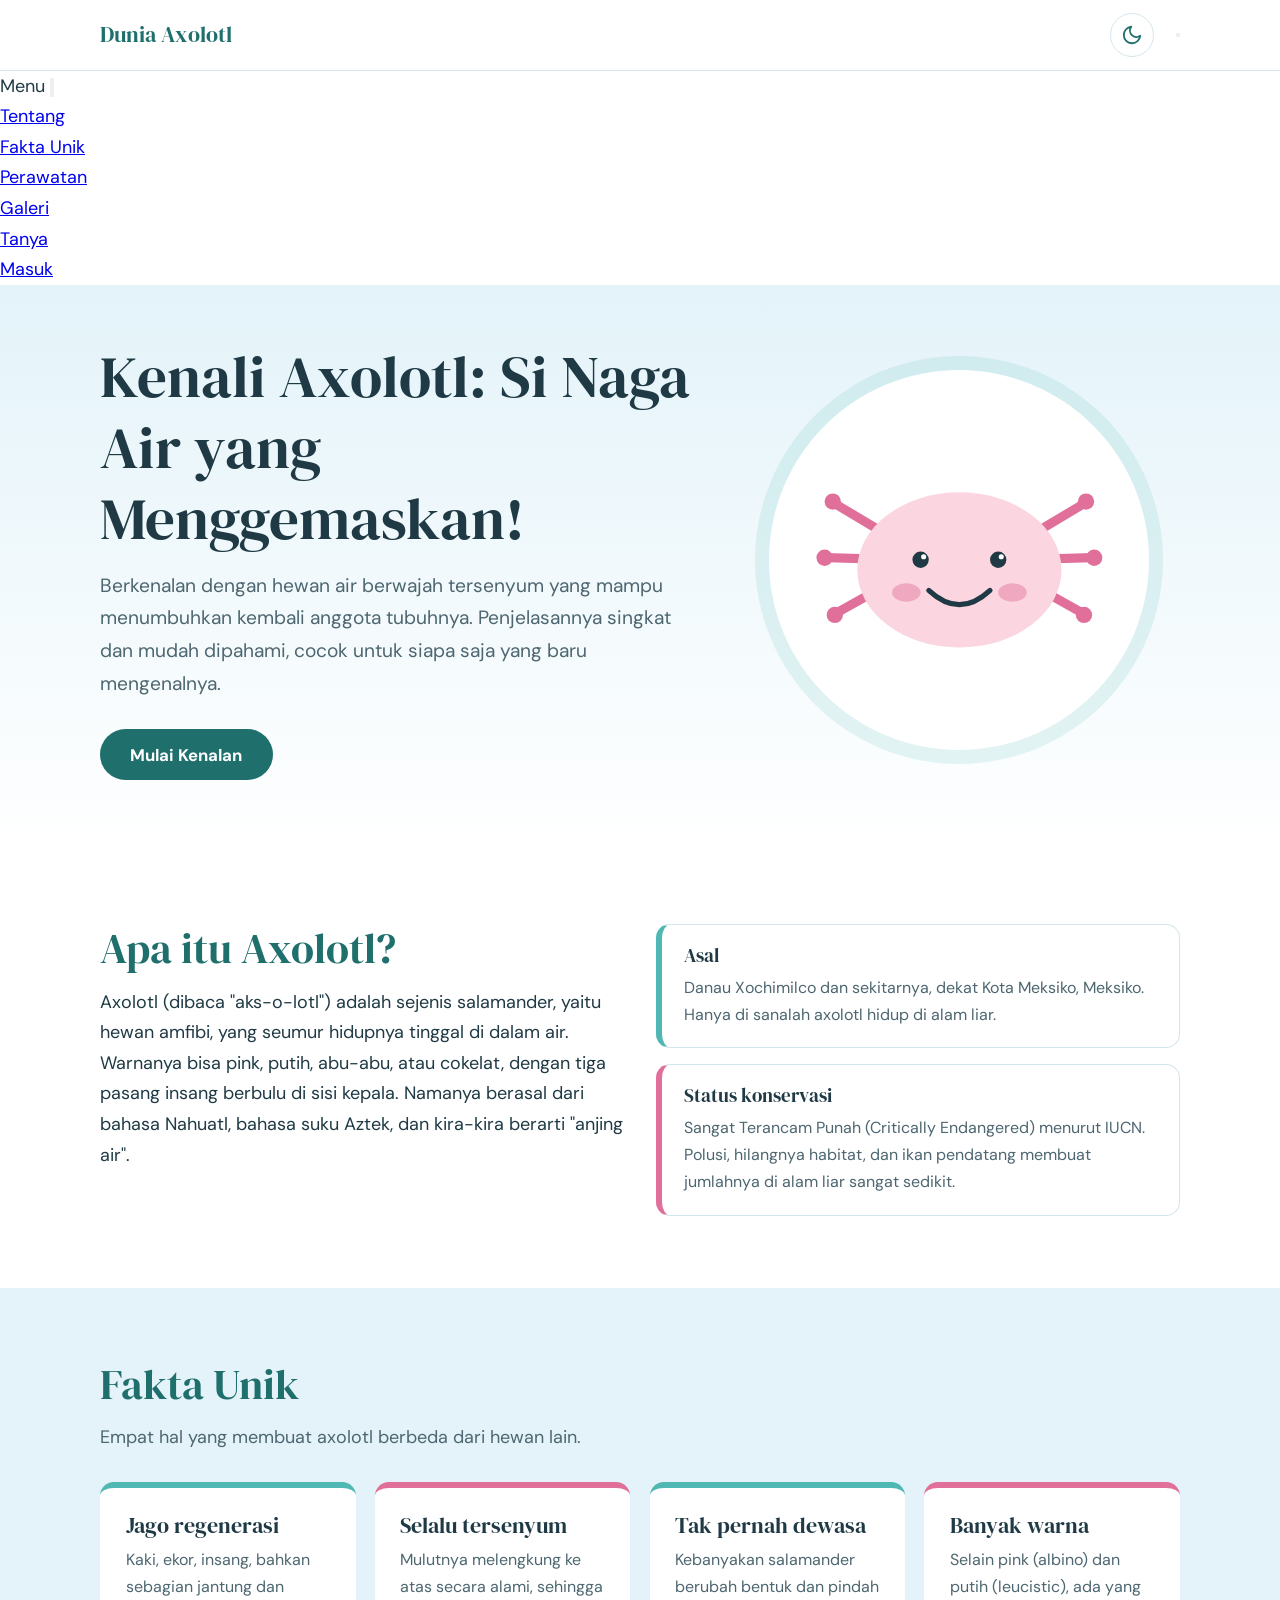
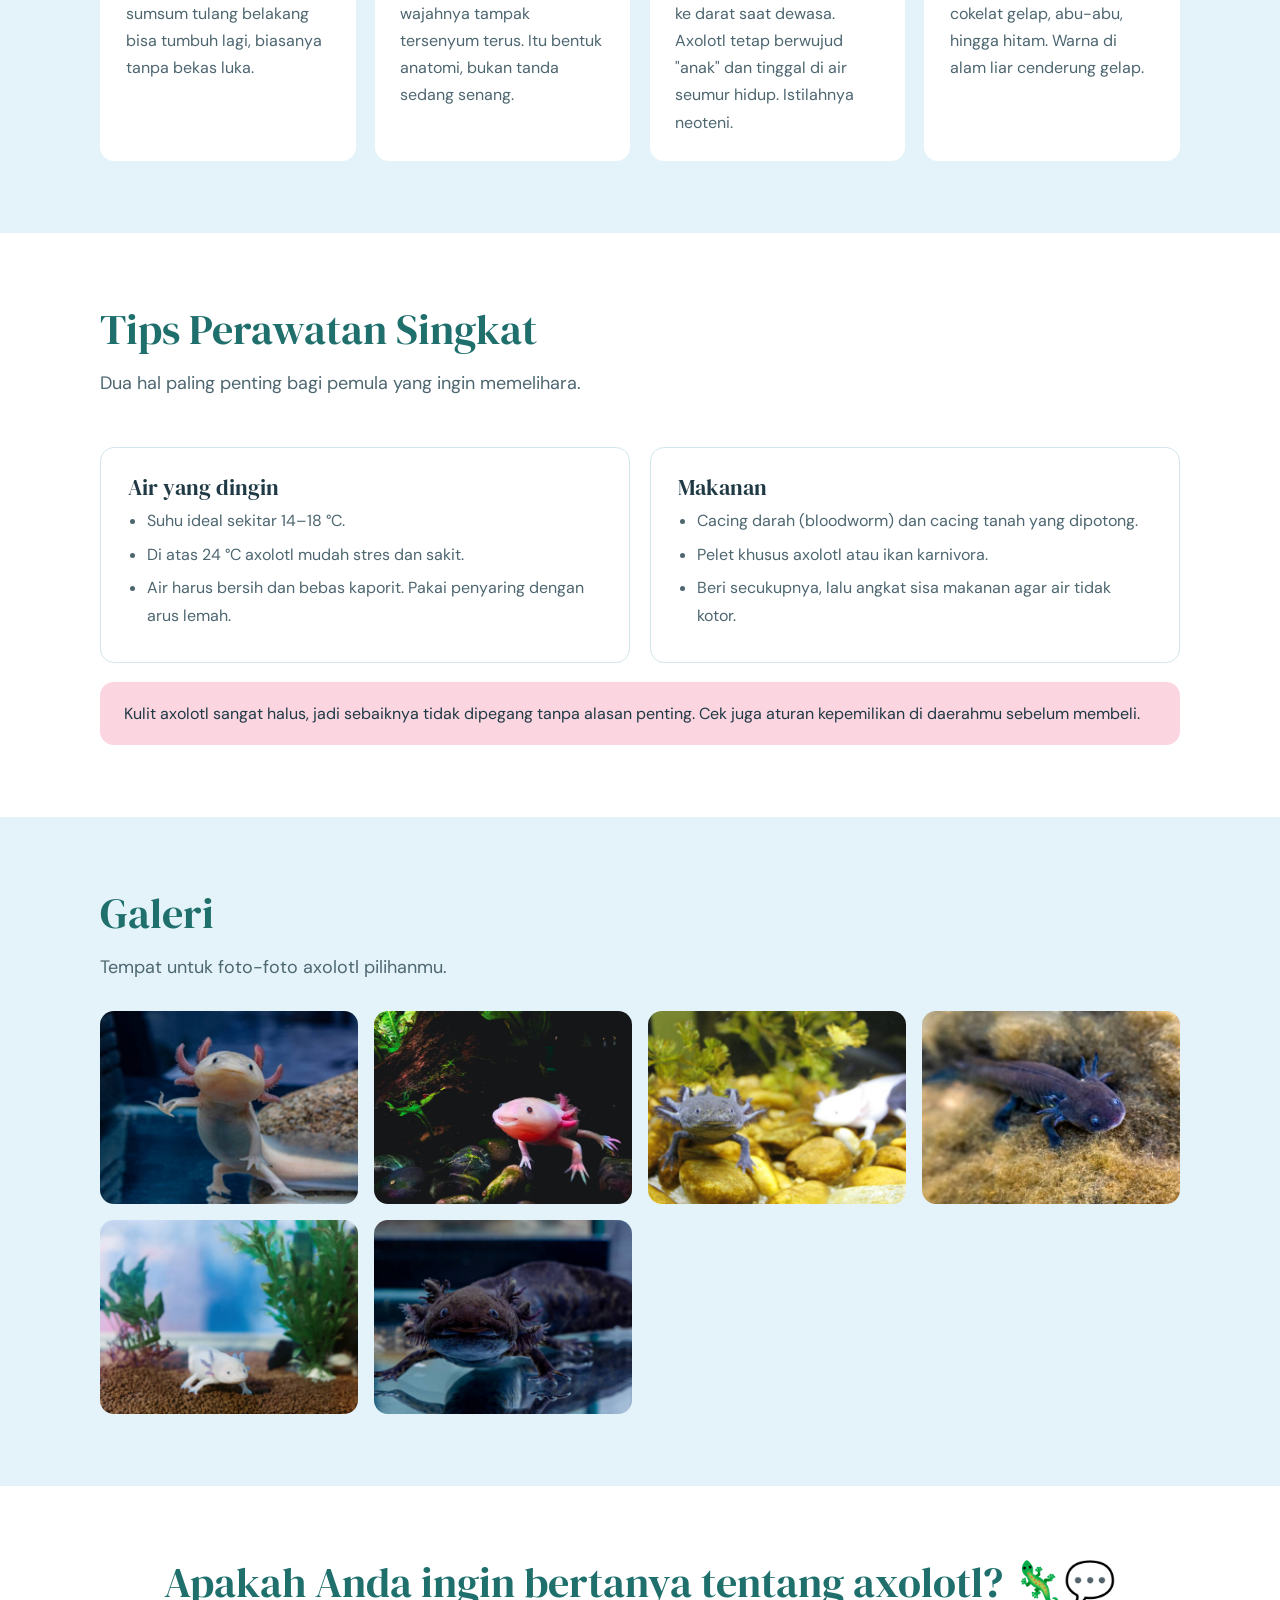
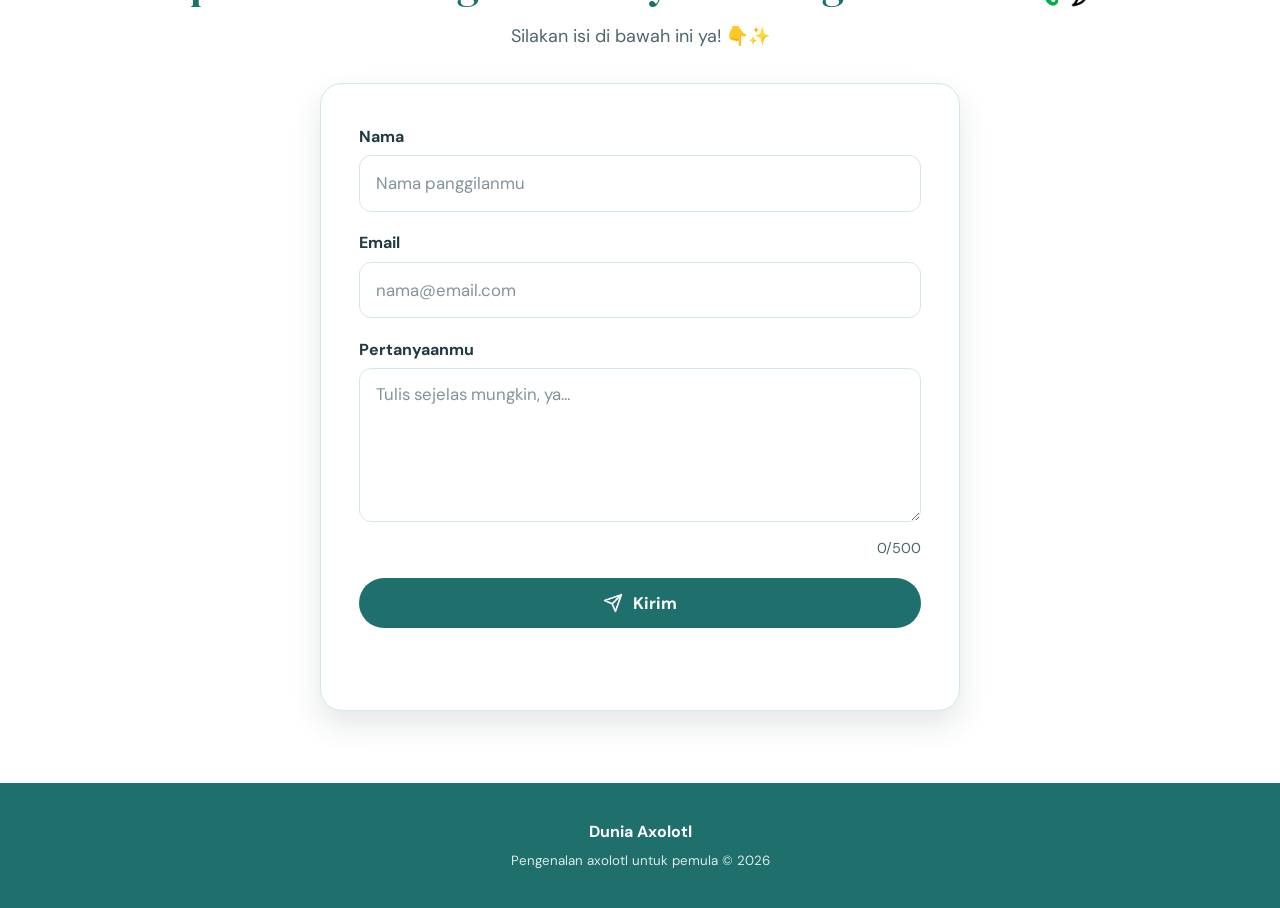
==== index.html @ 07a94395 "index.html" ====
<!DOCTYPE html>
<html lang="id">
<head>
  <meta charset="UTF-8">
  <!-- Agar tampilan menyesuaikan layar HP -->
  <meta name="viewport" content="width=device-width, initial-scale=1">
  <title>Kenali Axolotl: Si Naga Air yang Menggemaskan</title>

  <!-- Font: DM Serif Display (judul, elegan) + DM Sans (isi, mudah dibaca semua usia).
       Ada font cadangan jika Google Fonts gagal dimuat. -->
  <link rel="preconnect" href="https://fonts.googleapis.com">
  <link href="https://fonts.googleapis.com/css2?family=DM+Sans:wght@400;500;700&family=DM+Serif+Display&display=swap" rel="stylesheet">

  <!-- CSS eksternal -->
  <link rel="stylesheet" href="style.css">

  <!-- JavaScript eksternal: dimuat di head agar tema terpasang lebih dulu (anti-kedip) -->
  <script src="script.js"></script>
</head>

<body>

  <!-- Bar progres membaca -->
  <div class="progress" id="progress" aria-hidden="true"></div>

  <!-- ===== NAVIGASI ===== -->
  <header class="nav">
    <div class="wrap">
      <a class="logo" href="#atas">Dunia Axolotl</a>
      <div class="nav-right">
        <!-- Tombol gelap/terang -->
        <button class="theme-toggle" id="themeToggle" type="button" aria-label="Ganti ke mode gelap" aria-pressed="false">
          <svg class="icon-moon" viewBox="0 0 24 24" aria-hidden="true"><path d="M21 12.8A9 9 0 1 1 11.2 3a7 7 0 0 0 9.8 9.8z"/></svg>
          <svg class="icon-sun" viewBox="0 0 24 24" aria-hidden="true"><circle cx="12" cy="12" r="4"/><path d="M12 2v2M12 20v2M4.9 4.9l1.4 1.4M17.7 17.7l1.4 1.4M2 12h2M20 12h2M4.9 19.1l1.4-1.4M17.7 6.3l1.4-1.4"/></svg>
        </button>
        <!-- Tombol menu (tiga garis) -->
        <button class="menu-btn" id="menuBtn" type="button" aria-label="Buka menu" aria-expanded="false" aria-controls="menu">
          <span class="bars" aria-hidden="true"><i></i><i></i><i></i></span>
        </button>
      </div>
    </div>
  </header>

  <!-- Latar gelap di belakang menu (klik untuk menutup) -->
  <div class="menu-overlay" id="menuOverlay" aria-hidden="true"></div>

  <!-- Menu samping: muncul dari kanan saat tombol tiga garis ditekan -->
  <nav class="drawer" id="menu" aria-label="Menu utama">
    <div class="drawer-head">
      <span class="drawer-title">Menu</span>
      <button class="menu-close" id="menuClose" type="button" aria-label="Tutup menu">
        <svg viewBox="0 0 24 24" aria-hidden="true"><path d="M6 6l12 12M18 6L6 18"/></svg>
      </button>
    </div>
    <ul>
      <li style="--i:0"><a href="#tentang">Tentang</a></li>
      <li style="--i:1"><a href="#fakta">Fakta Unik</a></li>
      <li style="--i:2"><a href="#perawatan">Perawatan</a></li>
      <li style="--i:3"><a href="#galeri">Galeri</a></li>
      <li style="--i:4"><a href="#tanya">Tanya</a></li>
      <li style="--i:5"><a class="menu-login" href="login.html">Masuk</a></li>
    </ul>
  </nav>

  <main id="atas">

    <!-- ===== HERO ===== -->
    <section class="hero">
      <!-- Gelembung air dekoratif (animasi CSS) -->
      <span class="bubble" aria-hidden="true" style="--s:18px;--l:8%;--t:9s;--dl:0s"></span>
      <span class="bubble" aria-hidden="true" style="--s:30px;--l:22%;--t:12s;--dl:2s"></span>
      <span class="bubble" aria-hidden="true" style="--s:14px;--l:45%;--t:8s;--dl:4s"></span>
      <span class="bubble" aria-hidden="true" style="--s:26px;--l:68%;--t:11s;--dl:1s"></span>
      <span class="bubble" aria-hidden="true" style="--s:20px;--l:84%;--t:10s;--dl:3s"></span>
      <span class="bubble" aria-hidden="true" style="--s:12px;--l:93%;--t:7s;--dl:5s"></span>
      <div class="wrap">
        <div>
          <h1>Kenali Axolotl: Si Naga Air yang Menggemaskan!</h1>
          <p>Berkenalan dengan hewan air berwajah tersenyum yang mampu menumbuhkan kembali anggota tubuhnya. Penjelasannya singkat dan mudah dipahami, cocok untuk siapa saja yang baru mengenalnya.</p>
          <a class="btn" href="#tentang">Mulai Kenalan</a>
        </div>

        <!-- Ilustrasi SVG (tidak perlu file gambar). Insang (.gill) dan mata (.eye) dianimasikan lewat CSS. -->
        <div class="art">
          <svg viewBox="0 0 320 260" role="img" aria-label="Ilustrasi kepala axolotl yang tersenyum">
            <g class="gill left g1"><line x1="105" y1="115" x2="38" y2="75"  stroke="#e0709a" stroke-width="9" stroke-linecap="round"/><circle cx="36" cy="73" r="8" fill="#e0709a"/></g>
            <g class="gill left g2"><line x1="102" y1="130" x2="30" y2="128" stroke="#e0709a" stroke-width="9" stroke-linecap="round"/><circle cx="28" cy="128" r="8" fill="#e0709a"/></g>
            <g class="gill left g3"><line x1="106" y1="145" x2="40" y2="182" stroke="#e0709a" stroke-width="9" stroke-linecap="round"/><circle cx="38" cy="184" r="8" fill="#e0709a"/></g>
            <g class="gill right g1"><line x1="215" y1="115" x2="282" y2="75"  stroke="#e0709a" stroke-width="9" stroke-linecap="round"/><circle cx="284" cy="73" r="8" fill="#e0709a"/></g>
            <g class="gill right g2"><line x1="218" y1="130" x2="290" y2="128" stroke="#e0709a" stroke-width="9" stroke-linecap="round"/><circle cx="292" cy="128" r="8" fill="#e0709a"/></g>
            <g class="gill right g3"><line x1="214" y1="145" x2="280" y2="182" stroke="#e0709a" stroke-width="9" stroke-linecap="round"/><circle cx="282" cy="184" r="8" fill="#e0709a"/></g>
            <ellipse cx="160" cy="140" rx="100" ry="76" fill="#fbd5e0"/>
            <ellipse cx="108" cy="162" rx="14" ry="9" fill="#e0709a" opacity=".45"/>
            <ellipse cx="212" cy="162" rx="14" ry="9" fill="#e0709a" opacity=".45"/>
            <g class="eye l"><circle cx="122" cy="130" r="8" fill="#1f3a45"/><circle cx="125" cy="127" r="2.5" fill="#fff"/></g>
            <g class="eye r"><circle cx="198" cy="130" r="8" fill="#1f3a45"/><circle cx="201" cy="127" r="2.5" fill="#fff"/></g>
            <path d="M130 160 Q160 188 190 160" fill="none" stroke="#1f3a45" stroke-width="5" stroke-linecap="round"/>
          </svg>
        </div>
      </div>
    </section>

    <!-- ===== TENTANG AXOLOTL ===== -->
    <section class="about" id="tentang">
      <div class="wrap">
        <div>
          <h2>Apa itu Axolotl?</h2>
          <p>Axolotl (dibaca "aks-o-lotl") adalah sejenis salamander, yaitu hewan amfibi, yang seumur hidupnya tinggal di dalam air. Warnanya bisa pink, putih, abu-abu, atau cokelat, dengan tiga pasang insang berbulu di sisi kepala. Namanya berasal dari bahasa Nahuatl, bahasa suku Aztek, dan kira-kira berarti "anjing air".</p>
        </div>
        <div class="info-list">
          <div class="info">
            <h3>Asal</h3>
            <p>Danau Xochimilco dan sekitarnya, dekat Kota Meksiko, Meksiko. Hanya di sanalah axolotl hidup di alam liar.</p>
          </div>
          <div class="info">
            <h3>Status konservasi</h3>
            <p>Sangat Terancam Punah (Critically Endangered) menurut IUCN. Polusi, hilangnya habitat, dan ikan pendatang membuat jumlahnya di alam liar sangat sedikit.</p>
          </div>
        </div>
      </div>
    </section>

    <!-- ===== FAKTA UNIK ===== -->
    <section class="facts" id="fakta">
      <div class="wrap">
        <h2>Fakta Unik</h2>
        <p class="lead">Empat hal yang membuat axolotl berbeda dari hewan lain.</p>
        <div class="grid">
          <!-- Untuk menambah fakta, salin satu blok <article class="card"> -->
          <article class="card">
            <h3>Jago regenerasi</h3>
            <p>Kaki, ekor, insang, bahkan sebagian jantung dan sumsum tulang belakang bisa tumbuh lagi, biasanya tanpa bekas luka.</p>
          </article>
          <article class="card">
            <h3>Selalu tersenyum</h3>
            <p>Mulutnya melengkung ke atas secara alami, sehingga wajahnya tampak tersenyum terus. Itu bentuk anatomi, bukan tanda sedang senang.</p>
          </article>
          <article class="card">
            <h3>Tak pernah dewasa</h3>
            <p>Kebanyakan salamander berubah bentuk dan pindah ke darat saat dewasa. Axolotl tetap berwujud "anak" dan tinggal di air seumur hidup. Istilahnya neoteni.</p>
          </article>
          <article class="card">
            <h3>Banyak warna</h3>
            <p>Selain pink (albino) dan putih (leucistic), ada yang cokelat gelap, abu-abu, hingga hitam. Warna di alam liar cenderung gelap.</p>
          </article>
        </div>
      </div>
    </section>

    <!-- ===== TIPS PERAWATAN ===== -->
    <section class="care" id="perawatan">
      <div class="wrap">
        <div class="head">
          <h2>Tips Perawatan Singkat</h2>
          <p class="lead">Dua hal paling penting bagi pemula yang ingin memelihara.</p>
        </div>
        <div class="care-box">
          <h3>Air yang dingin</h3>
          <ul>
            <li>Suhu ideal sekitar 14–18 °C.</li>
            <li>Di atas 24 °C axolotl mudah stres dan sakit.</li>
            <li>Air harus bersih dan bebas kaporit. Pakai penyaring dengan arus lemah.</li>
          </ul>
        </div>
        <div class="care-box">
          <h3>Makanan</h3>
          <ul>
            <li>Cacing darah (bloodworm) dan cacing tanah yang dipotong.</li>
            <li>Pelet khusus axolotl atau ikan karnivora.</li>
            <li>Beri secukupnya, lalu angkat sisa makanan agar air tidak kotor.</li>
          </ul>
        </div>
        <p class="note">Kulit axolotl sangat halus, jadi sebaiknya tidak dipegang tanpa alasan penting. Cek juga aturan kepemilikan di daerahmu sebelum membeli.</p>
      </div>
    </section>

    <!-- ===== GALERI (placeholder) ===== -->
    <section class="gallery" id="galeri">
      <div class="wrap">
        <h2>Galeri</h2>
        <p class="lead">Tempat untuk foto-foto axolotl pilihanmu.</p>
        <div class="gallery-grid">
          <!-- Foto ada di folder gambar/. Untuk mengganti: ubah nama file di src dan deskripsi di alt. -->
          <div class="ph"><img src="gambar/foto1.jpg" alt="Axolotl putih dengan insang merah muda berenang menghadap kamera di dekat batu" loading="lazy"></div>
          <div class="ph"><img src="gambar/foto2.jpg" alt="Axolotl merah muda cerah berenang di akuarium gelap dengan batu dan tanaman" loading="lazy"></div>
          <div class="ph"><img src="gambar/foto3.jpg" alt="Axolotl abu-abu di atas kerikil, dengan axolotl putih di belakangnya" loading="lazy"></div>
          <div class="ph"><img src="gambar/foto4.jpg" alt="Axolotl cokelat gelap merayap di atas lumut" loading="lazy"></div>
          <div class="ph"><img src="gambar/foto5.jpg" alt="Axolotl putih kecil berjalan di dasar akuarium di antara tanaman hijau" loading="lazy"></div>
          <div class="ph"><img src="gambar/foto6.jpg" alt="Axolotl cokelat menghadap kamera dengan pantulannya di kaca" loading="lazy"></div>
        </div>
      </div>
    </section>
    <!-- ===== TANYA ===== -->
    <section class="contact" id="tanya">
      <!-- Gelembung air dekoratif -->
      <span class="bubble" aria-hidden="true" style="--s:16px;--l:6%;--t:10s;--dl:0s"></span>
      <span class="bubble" aria-hidden="true" style="--s:26px;--l:28%;--t:13s;--dl:3s"></span>
      <span class="bubble" aria-hidden="true" style="--s:14px;--l:55%;--t:9s;--dl:5s"></span>
      <span class="bubble" aria-hidden="true" style="--s:22px;--l:78%;--t:12s;--dl:1s"></span>
      <span class="bubble" aria-hidden="true" style="--s:12px;--l:94%;--t:8s;--dl:4s"></span>

      <div class="wrap">
        <div class="head">
          <h2>Apakah Anda ingin bertanya tentang axolotl? <span class="emoji" aria-hidden="true">🦎💬</span></h2>
          <p class="lead">Silakan isi di bawah ini ya! <span class="emoji bounce" aria-hidden="true">👇</span><span class="emoji sparkle" aria-hidden="true">✨</span></p>
        </div>

        <div class="ask-card" id="askCard">

          <!-- Formulir -->
          <div class="ask-body" id="askBody">
            <form id="askForm" novalidate>

              <div class="field">
                <label for="askNama">Nama</label>
                <input type="text" id="askNama" name="nama" placeholder="Nama panggilanmu" autocomplete="name" maxlength="60" required aria-describedby="askNama-error">
                <p class="error" id="askNama-error"></p>
              </div>

              <div class="field">
                <label for="askEmail">Email</label>
                <input type="email" id="askEmail" name="email" placeholder="nama@email.com" autocomplete="email" required aria-describedby="askEmail-error">
                <p class="error" id="askEmail-error"></p>
              </div>

              <div class="field">
                <label for="askPesan">Pertanyaanmu</label>
                <textarea id="askPesan" name="pesan" rows="5" maxlength="500" placeholder="Tulis sejelas mungkin, ya…" required aria-describedby="askPesan-error"></textarea>
                <p class="counter" id="askCounter"><span id="askHitung">0</span>/500</p>
                <p class="error" id="askPesan-error"></p>
              </div>

              <!-- Kolom jebakan untuk robot spam: manusia tidak melihatnya -->
              <div class="hp" aria-hidden="true">
                <label>Jangan diisi <input type="text" name="website" id="askJebakan" tabindex="-1" autocomplete="off"></label>
              </div>

              <button type="submit" class="btn submit" id="askBtn">
                <svg class="plane" viewBox="0 0 24 24" aria-hidden="true"><path d="M22 2 11 13M22 2l-7 20-4-9-9-4 20-7z"/></svg>
                <span class="label">Kirim</span>
              </button>
              <p class="form-status" id="askStatus" role="status" aria-live="polite"></p>
            </form>
          </div>

          <!-- Tampilan setelah berhasil terkirim -->
          <div class="ask-done" id="askDone" hidden tabindex="-1">
            <div class="done-art" aria-hidden="true">
              <svg viewBox="0 0 120 120"><circle class="done-ring" cx="60" cy="60" r="44"/><path class="done-check" d="M40 62l15 15 27-32"/></svg>
              <span class="spark" style="--x:0px;--y:-62px"></span>
              <span class="spark" style="--x:44px;--y:-44px"></span>
              <span class="spark" style="--x:62px;--y:0px"></span>
              <span class="spark" style="--x:44px;--y:44px"></span>
              <span class="spark" style="--x:0px;--y:62px"></span>
              <span class="spark" style="--x:-44px;--y:44px"></span>
              <span class="spark" style="--x:-62px;--y:0px"></span>
              <span class="spark" style="--x:-44px;--y:-44px"></span>
            </div>
            <h3>Terima kasih, <span id="askDoneNama"></span>!</h3>
            <p id="askDoneTeks">Pesanmu sudah terkirim.</p>
            <button type="button" class="btn" id="askLagi">Tulis pesan lain</button>
          </div>

        </div>
      </div>
    </section>

  </main>

  <!-- ===== FOOTER ===== -->
  <footer>
    <strong>Dunia Axolotl</strong>
    <small>Pengenalan axolotl untuk pemula &copy; <span id="tahun"></span></small>
  </footer>

</body>
</html>
---- style.css ----
/* ===== 1. PALET WARNA (ubah di sini untuk mengganti tema) =====
   Mode terang adalah bawaan. Mode gelap ada di blok [data-theme="dark"]. */
:root {
  --pink:       #fbd5e0;  /* pink lembut */
  --pink-deep:  #e0709a;  /* pink aksen (dipakai hemat) */
  --blue:       #e3f3f9;  /* biru muda (latar section) */
  --teal:       #4fb8b2;  /* toska */
  --teal-deep:  #1f6f6c;  /* toska gelap */
  --ink:        #1f3a45;  /* warna teks utama */
  --muted:      #4d6670;  /* teks pendukung */
  --line:       #d3e6ec;  /* garis tipis */

  --bg:         #ffffff;  /* latar halaman */
  --surface:    #ffffff;  /* latar kartu */
  --heading:    #1f6f6c;  /* warna judul */
  --btn-bg:     #1f6f6c;
  --btn-hover:  #175856;
  --btn-text:   #ffffff;
  --nav-bg:     rgba(255,255,255,.94);
  --note-bg:    #fbd5e0;
  --footer-bg:  #1f6f6c;
  --footer-text:#ffffff;
  --ring:       rgba(79,184,178,.14);
  --shadow:     0 14px 30px rgba(31,58,69,.12);
  --radius:     14px;
  color-scheme: light;
}

/* Mode gelap: teks terang, latar biru-toska sangat gelap */
[data-theme="dark"] {
  --pink-deep:  #ee86ac;
  --blue:       #11262e;
  --teal:       #4fb8b2;
  --ink:        #e6f2f5;
  --muted:      #a9c0c8;
  --line:       #28444f;

  --bg:         #0b1a20;
  --surface:    #142a33;
  --heading:    #6fd6cf;
  --btn-bg:     #6fd6cf;
  --btn-hover:  #93e3dd;
  --btn-text:   #0b1a20;
  --nav-bg:     rgba(11,26,32,.92);
  --note-bg:    #3a2331;
  --footer-bg:  #071216;
  --footer-text:#e6f2f5;
  --ring:       rgba(111,214,207,.16);
  --shadow:     0 14px 30px rgba(0,0,0,.45);
  color-scheme: dark;
}

/* ===== 2. PENGATURAN DASAR ===== */
* { box-sizing: border-box; margin: 0; padding: 0; }
html { scroll-behavior: smooth; scroll-padding-top: 4.5rem; }
body {
  font-family: "DM Sans", system-ui, sans-serif;
  font-size: 1.125rem;            /* 18px: nyaman untuk anak-anak hingga lansia */
  color: var(--ink);
  background: var(--bg);
  line-height: 1.7;
}
h1, h2, h3 { font-family: "DM Serif Display", Georgia, serif; font-weight: 400; line-height: 1.2; }
h2 { font-size: clamp(1.9rem, 4vw, 2.6rem); color: var(--heading); margin-bottom: .8rem; }
h3 { font-size: 1.35rem; margin-bottom: .4rem; }
p  { max-width: 62ch; }
.wrap { width: min(1080px, 100% - 2.5rem); margin-inline: auto; }
section { padding: 4.5rem 0; }
.lead { color: var(--muted); margin-bottom: 1.8rem; }

/* Garis fokus jelas saat memakai keyboard */
:focus-visible { outline: 3px solid var(--heading); outline-offset: 3px; }

/* Transisi halus saat berganti tema (kelas ditambah sebentar oleh script.js) */
html.theme-anim, html.theme-anim *, html.theme-anim *::before, html.theme-anim *::after {
  transition: background-color .45s ease, color .45s ease, border-color .45s ease,
              fill .45s ease, stroke .45s ease, box-shadow .45s ease !important;
}

/* Bar progres membaca di tepi atas layar */
.progress {
  position: fixed; top: 0; left: 0; width: 100%; height: 4px; z-index: 20;
  background: linear-gradient(90deg, var(--teal), var(--pink-deep));
  transform: scaleX(0); transform-origin: left;
}

/* ===== 3. NAVIGASI ===== */
header.nav {
  position: sticky; top: 0; z-index: 10;
  background: var(--nav-bg);
  backdrop-filter: blur(8px);
  border-bottom: 1px solid var(--line);
  animation: navDrop .7s cubic-bezier(.2,.8,.2,1) both;   /* nav turun dari atas */
}
.nav .wrap { display: flex; justify-content: space-between; align-items: center; gap: .5rem 1.5rem; flex-wrap: wrap; padding: .8rem 0; }
.nav-right { display: flex; align-items: center; gap: 1rem 1.4rem; flex-wrap: wrap; }
.logo { font-family: "DM Serif Display", Georgia, serif; font-size: 1.4rem; color: var(--heading); text-decoration: none; animation: fadeIn .8s .15s both; }
.nav ul { display: flex; gap: 1.4rem; list-style: none; flex-wrap: wrap; }
.nav li { animation: dropIn .6s cubic-bezier(.2,.8,.2,1) both; }   /* menu muncul satu per satu */
.nav li:nth-child(1) { animation-delay: .30s; }
.nav li:nth-child(2) { animation-delay: .38s; }
.nav li:nth-child(3) { animation-delay: .46s; }
.nav li:nth-child(4) { animation-delay: .54s; }
.nav li:nth-child(5) { animation-delay: .62s; }
.nav li:nth-child(6) { animation-delay: .70s; }
.nav a:not(.logo) {
  color: var(--ink); text-decoration: none; font-weight: 500; font-size: 1rem;
  padding-bottom: 3px;
  background: linear-gradient(var(--pink-deep), var(--pink-deep)) left bottom / 0 3px no-repeat;
  transition: background-size .3s ease, color .2s;
}
.nav a:not(.logo):hover, .nav a.active { background-size: 100% 3px; }   /* garis bawah memanjang */
.nav a.active { color: var(--heading); }

/* Tautan "Masuk": tampil sebagai tombol bulat */
.nav ul a.nav-login:not(.logo) {
  background: var(--btn-bg); color: var(--btn-text); font-weight: 700;
  padding: .35rem 1.2rem; border-radius: 999px;
  transition: background .2s, transform .2s, box-shadow .2s;
}
.nav ul a.nav-login:not(.logo):hover { background: var(--btn-hover); transform: translateY(-2px); box-shadow: var(--shadow); }


/* Tombol gelap/terang: dua ikon saling berganti sambil berputar */
.theme-toggle {
  position: relative; width: 44px; height: 44px; border-radius: 50%;
  border: 1px solid var(--line); background: var(--surface); color: var(--heading);
  cursor: pointer; display: grid; place-items: center;
  animation: popIn .6s .65s cubic-bezier(.34,1.56,.64,1) backwards;
  transition: transform .2s, border-color .2s;
}
.theme-toggle:hover { transform: rotate(15deg) scale(1.08); border-color: var(--teal); }
.theme-toggle:active { transform: scale(.92); }
.theme-toggle svg { position: absolute; width: 22px; height: 22px; fill: none; stroke: currentColor; stroke-width: 2; stroke-linecap: round; stroke-linejoin: round; transition: transform .5s cubic-bezier(.34,1.56,.64,1), opacity .3s; }
.theme-toggle .icon-sun  { transform: rotate(-90deg) scale(0); opacity: 0; }
[data-theme="dark"] .theme-toggle .icon-sun  { transform: none; opacity: 1; }
[data-theme="dark"] .theme-toggle .icon-moon { transform: rotate(90deg) scale(0); opacity: 0; }

/* ===== 4. HERO ===== */
.hero { position: relative; background: linear-gradient(180deg, var(--blue), var(--bg)); padding: 3.5rem 0 4.5rem; overflow: hidden; }
.hero .wrap { position: relative; z-index: 1; display: grid; gap: 2.5rem; align-items: center; }
.hero h1 { font-size: clamp(2.3rem, 6vw, 3.7rem); margin-bottom: 1rem; color: var(--ink); }
.hero p { font-size: 1.2rem; color: var(--muted); margin-bottom: 1.8rem; }

/* Teks hero muncul berurutan dari bawah */
.hero h1  { animation: rise .8s .5s  cubic-bezier(.2,.8,.2,1) both; }
.hero p   { animation: rise .8s .65s cubic-bezier(.2,.8,.2,1) both; }
.hero .btn{ animation: rise .8s .8s  cubic-bezier(.2,.8,.2,1) backwards; }  /* backwards: hover tetap bisa menggeser tombol */

.btn {
  display: inline-block; background: var(--btn-bg); color: var(--btn-text);
  font: 700 1.05rem "DM Sans", sans-serif; text-decoration: none;
  padding: .9rem 1.9rem; border-radius: 999px;
  transition: background .2s, transform .2s, box-shadow .2s;
}
.btn:hover { background: var(--btn-hover); transform: translateY(-3px); box-shadow: var(--shadow); }
.btn:active { transform: translateY(0) scale(.97); }

/* Ilustrasi di dalam lingkaran lembut: muncul membesar, lalu melayang pelan */
.art { background: var(--surface); border-radius: 50%; aspect-ratio: 1; width: min(380px, 88%); margin-inline: auto; display: grid; place-items: center; box-shadow: 0 0 0 14px var(--ring); animation: popIn .9s .35s cubic-bezier(.34,1.56,.64,1) both; }
.art svg { width: 86%; height: auto; animation: float 5s ease-in-out infinite alternate; }

/* Insang bergoyang pelan, mata berkedip */
.gill { transform-box: view-box; animation: sway 3.2s ease-in-out infinite alternate; }
.gill.g2 { animation-delay: -1s; } .gill.g3 { animation-delay: -2s; }
.gill.left  { transform-origin: 105px 125px; }
.gill.right { transform-origin: 215px 125px; animation-direction: alternate-reverse; }
.eye { transform-box: view-box; animation: blink 5s infinite; }
.eye.l { transform-origin: 122px 130px; }
.eye.r { transform-origin: 198px 130px; }

/* Gelembung air naik di latar hero */
.bubble {
  position: absolute; bottom: -60px; left: var(--l); width: var(--s); height: var(--s);
  border-radius: 50%; border: 2px solid var(--teal); background: var(--ring);
  opacity: 0; pointer-events: none;
  animation: bubbleUp var(--t) linear var(--dl) infinite;
}

/* ===== 5. TENTANG ===== */
.about .wrap { display: grid; gap: 2rem; }
.info-list { display: grid; gap: 1rem; }
.info { border: 1px solid var(--line); border-left: 6px solid var(--teal); border-radius: var(--radius); padding: 1.2rem 1.4rem; background: var(--surface); transition: transform .25s, box-shadow .25s; }
.info:nth-child(2) { border-left-color: var(--pink-deep); }
.info:hover { transform: translateX(6px); box-shadow: var(--shadow); }
.info h3 { font-size: 1.2rem; }
.info p { color: var(--muted); font-size: 1rem; }

/* ===== 6. FAKTA UNIK ===== */
.facts { background: var(--blue); }
.grid { display: grid; gap: 1.2rem; grid-template-columns: repeat(auto-fit, minmax(240px, 1fr)); }
.card { background: var(--surface); border-radius: var(--radius); padding: 1.6rem; border-top: 6px solid var(--teal); transition: transform .25s, box-shadow .25s; }
.card:nth-child(even) { border-top-color: var(--pink-deep); }
.card:hover { transform: translateY(-8px); box-shadow: var(--shadow); }
.card p { color: var(--muted); font-size: 1rem; }

/* ===== 7. PERAWATAN ===== */
.care .wrap { display: grid; gap: 1.2rem; }
.care-box { border: 1px solid var(--line); border-radius: var(--radius); padding: 1.7rem; background: var(--surface); transition: transform .25s, box-shadow .25s; }
.care-box:hover { transform: translateY(-5px); box-shadow: var(--shadow); }
.care-box ul { padding-left: 1.2rem; color: var(--muted); font-size: 1rem; }
.care-box li { margin-bottom: .4rem; }
.note { background: var(--note-bg); color: var(--ink); border-radius: var(--radius); padding: 1.1rem 1.5rem; font-size: 1rem; max-width: none; }

/* ===== 8. GALERI (placeholder) ===== */
.gallery { background: var(--blue); }
.gallery-grid { display: grid; gap: 1rem; grid-template-columns: repeat(auto-fit, minmax(210px, 1fr)); }
.ph { aspect-ratio: 4 / 3; border-radius: var(--radius); background: var(--surface); border: 2px dashed var(--teal); display: grid; place-items: center; text-align: center; color: var(--heading); font-weight: 500; padding: 1rem; transition: transform .3s, border-color .3s, box-shadow .3s; }
.ph:hover { transform: scale(1.04) rotate(-1deg); border-color: var(--pink-deep); box-shadow: var(--shadow); }
.ph:has(img) { padding: 0; overflow: hidden; border: none; }   /* kotak berisi foto: tanpa bingkai putus-putus */
.ph img { display: block; width: 100%; height: 100%; object-fit: cover; }

/* ===== 9. FOOTER ===== */
footer { background: var(--footer-bg); color: var(--footer-text); text-align: center; padding: 2.2rem 1rem; font-size: 1rem; }
footer small { display: block; opacity: .85; margin-top: .3rem; }

/* ===== 10. MUNCUL SAAT DI-SCROLL (kelas .reveal ditambah oleh script.js) ===== */
.reveal { opacity: 0; transform: translateY(30px); transition: opacity .7s ease, transform .7s cubic-bezier(.2,.7,.2,1); transition-delay: var(--d, 0s); }
.reveal.in { opacity: 1; transform: none; }

/* ===== 11. KEYFRAMES ===== */
@keyframes navDrop  { from { transform: translateY(-100%); opacity: 0; } to { transform: none; opacity: 1; } }
@keyframes dropIn   { from { transform: translateY(-14px); opacity: 0; } to { transform: none; opacity: 1; } }
@keyframes fadeIn   { from { opacity: 0; } to { opacity: 1; } }
@keyframes rise     { from { transform: translateY(26px); opacity: 0; } to { transform: none; opacity: 1; } }
@keyframes popIn    { from { transform: scale(.6); opacity: 0; } to { transform: none; opacity: 1; } }
@keyframes float    { from { transform: translateY(-8px); } to { transform: translateY(10px); } }
@keyframes sway     { from { transform: rotate(-6deg); } to { transform: rotate(6deg); } }
@keyframes blink    { 0%, 92%, 100% { transform: scaleY(1); } 96% { transform: scaleY(.08); } }
@keyframes bubbleUp {
  0%   { transform: translate(0, 0) scale(.7); opacity: 0; }
  10%  { opacity: .7; }
  50%  { transform: translate(18px, -260px) scale(1); }
  100% { transform: translate(-12px, -560px) scale(1.1); opacity: 0; }
}

/* ===== 12. LAYAR LAPTOP (lebar ≥ 800px) ===== */
@media (min-width: 800px) {
  .hero .wrap  { grid-template-columns: 1.15fr .85fr; }
  .about .wrap { grid-template-columns: 1fr 1fr; align-items: start; }
  .care .wrap  { grid-template-columns: 1fr 1fr; }
  .care .head, .note { grid-column: 1 / -1; }
}

/* ===== 13. UNTUK PENGGUNA YANG MEMATIKAN ANIMASI DI PERANGKATNYA ===== */
@media (prefers-reduced-motion: reduce) {
  *, *::before, *::after { animation: none !important; transition: none !important; }
  html { scroll-behavior: auto; }
  .reveal { opacity: 1; transform: none; }
  .bubble { display: none; }
}


/* ===========================================================
   KHUSUS HALAMAN LOGIN (login.html)
   ========================================================== */
/* ===== HALAMAN LOGIN =====
   Memakai warna & tema dari style.css, jadi mode gelap/terang otomatis ikut. */

:root { --danger: #b3261e; --success: #1f6f3d; }
[data-theme="dark"] { --danger: #ff9188; --success: #7fe0a0; }

/* Tombol tema melayang di pojok kanan atas */
.theme-toggle.floating { position: fixed; top: 1rem; right: 1rem; z-index: 5; }

/* ===== 1. TATA LETAK: kiri sambutan, kanan formulir ===== */
.login-page { min-height: 100vh; display: grid; }
@media (min-width: 860px) { .login-page { grid-template-columns: 1.05fr .95fr; } }

/* ===== 2. PANEL SAMBUTAN ===== */
.login-side {
  position: relative; overflow: hidden;
  background: linear-gradient(160deg, var(--blue), var(--bg));
  padding: 2.5rem 1.5rem 1.5rem;
  display: flex; flex-direction: column; align-items: center; justify-content: center;
  text-align: center; gap: 1rem;
}
.login-side > *:not(.bubble) { position: relative; z-index: 1; }
.login-side .logo { font-size: 1.6rem; animation: fadeIn .8s .1s both; }
.login-side .art { width: 130px; animation-delay: .2s; box-shadow: 0 0 0 8px var(--ring); }
.login-side h2 { font-size: 1.5rem; margin: 0; animation: rise .8s .4s cubic-bezier(.2,.8,.2,1) both; }
.login-side p  { color: var(--muted); font-size: 1.05rem; margin-inline: auto; animation: rise .8s .55s cubic-bezier(.2,.8,.2,1) both; }
.login-side .tagline { display: none; }

@media (min-width: 860px) {
  .login-side { padding: 3rem; gap: 1.6rem; }
  .login-side .art { width: min(340px, 80%); box-shadow: 0 0 0 14px var(--ring); }
  .login-side h2 { font-size: clamp(1.9rem, 3vw, 2.5rem); }
  .login-side .tagline { display: block; }
}

/* ===== 3. KARTU FORMULIR ===== */
.login-main { display: grid; place-items: center; padding: 1.5rem 1.25rem 3rem; }
@media (min-width: 860px) { .login-main { padding: 3rem; } }

.login-card {
  width: min(420px, 100%);
  background: var(--surface); border: 1px solid var(--line); border-radius: 20px;
  padding: 2rem 1.6rem; box-shadow: var(--shadow);
  animation: rise .8s .35s cubic-bezier(.2,.8,.2,1) both;
}
@media (min-width: 480px) { .login-card { padding: 2.4rem 2.2rem; } }
.login-card h1 { font-size: 2rem; color: var(--heading); margin-bottom: .3rem; }
.login-card .sub { color: var(--muted); font-size: 1rem; margin-bottom: 1.6rem; }

/* Kartu bergetar saat ada kesalahan */
.login-card.shake { animation: shake .45s ease; }
@keyframes shake { 20%, 60% { transform: translateX(-8px); } 40%, 80% { transform: translateX(8px); } }

/* ===== 4. KOLOM ISIAN ===== */
.field { margin-bottom: 1.1rem; }
.field label { display: block; font-weight: 700; font-size: 1rem; margin-bottom: .35rem; }
.input-wrap { position: relative; }
.field input[type="email"], .field input[type="password"], .field input[type="text"] {
  width: 100%; font: inherit; font-size: 1.05rem; color: var(--ink);
  background: var(--bg); border: 1.5px solid var(--line); border-radius: 12px;
  padding: .8rem 1rem; transition: border-color .2s, box-shadow .2s;
}
.field input::placeholder { color: var(--muted); opacity: .7; }
.field input:hover { border-color: var(--teal); }
.field input:focus { outline: none; border-color: var(--teal); box-shadow: 0 0 0 4px var(--ring); }
.field input[aria-invalid="true"] { border-color: var(--danger); }
.field input[aria-invalid="true"]:focus { box-shadow: 0 0 0 4px rgba(179,38,30,.15); }
.input-wrap input { padding-right: 3.2rem; }

.error { color: var(--danger); font-size: .95rem; margin-top: .35rem; max-width: none; min-height: 0; }
.error:empty { display: none; }
.error { animation: rise .3s ease both; }

/* Tombol lihat/sembunyikan sandi */
.pw-toggle {
  position: absolute; top: 50%; right: .4rem; transform: translateY(-50%);
  width: 40px; height: 40px; border: none; border-radius: 10px; background: none;
  color: var(--muted); cursor: pointer; display: grid; place-items: center;
  transition: color .2s, background .2s;
}
.pw-toggle:hover { color: var(--heading); background: var(--ring); }
.pw-toggle svg { width: 22px; height: 22px; fill: none; stroke: currentColor; stroke-width: 2; stroke-linecap: round; stroke-linejoin: round; }
.pw-toggle .icon-hide { display: none; }
.pw-toggle[aria-pressed="true"] .icon-show { display: none; }
.pw-toggle[aria-pressed="true"] .icon-hide { display: block; }

/* ===== 5. BARIS INGAT SAYA / LUPA SANDI ===== */
.row { display: flex; justify-content: space-between; align-items: center; gap: .6rem 1rem; flex-wrap: wrap; margin: .2rem 0 1.4rem; font-size: 1rem; }
.check { display: inline-flex; align-items: center; gap: .55rem; cursor: pointer; }
.check input { width: 20px; height: 20px; accent-color: var(--btn-bg); cursor: pointer; }
.link { color: var(--heading); font-weight: 500; text-underline-offset: 4px; }
.link:hover { color: var(--pink-deep); }

/* ===== 6. TOMBOL MASUK ===== */
.btn.submit { width: 100%; border: none; cursor: pointer; text-align: center; display: flex; align-items: center; justify-content: center; gap: .6rem; }
.btn.submit:disabled { cursor: progress; opacity: .85; transform: none; box-shadow: none; }
.btn.submit.loading::before {
  content: ""; width: 18px; height: 18px; border-radius: 50%;
  border: 3px solid currentColor; border-right-color: transparent;
  animation: spin .7s linear infinite;
}
@keyframes spin { to { transform: rotate(360deg); } }

/* Pesan status di bawah tombol */
.form-status { margin: 1rem 0 0; font-size: 1rem; text-align: center; max-width: none; min-height: 1.7em; }
.form-status.ok  { color: var(--success); font-weight: 700; }
.form-status.err { color: var(--danger); font-weight: 700; }

.signup { text-align: center; margin: 1.4rem auto 0; font-size: 1rem; color: var(--muted); max-width: none; }


/* ==========================================================
   TANYA & SARAN (index.html, #tanya)
   ========================================================== */
[hidden] { display: none !important; }

.contact { position: relative; overflow: hidden; }
.contact .wrap { position: relative; z-index: 1; }
.contact .head { text-align: center; margin-bottom: 2rem; }
.contact .head .lead { margin-inline: auto; }

.ask-card {
  width: min(640px, 100%); margin-inline: auto;
  background: var(--surface); border: 1px solid var(--line); border-radius: 22px;
  padding: 1.8rem 1.4rem; box-shadow: var(--shadow);
}
@media (min-width: 520px) { .ask-card { padding: 2.4rem 2.4rem; } }
.ask-card.shake { animation: shake .45s ease; }
.ask-body.balik { animation: rise .5s ease both; }

/* Kolom isian: label ikut berwarna saat kolomnya diklik */
.field label { transition: color .2s; }
.field:focus-within label { color: var(--heading); }
.field textarea {
  width: 100%; font: inherit; font-size: 1.05rem; line-height: 1.5; color: var(--ink);
  background: var(--bg); border: 1.5px solid var(--line); border-radius: 12px;
  padding: .8rem 1rem; resize: vertical; min-height: 130px; transition: border-color .2s, box-shadow .2s;
}
.field textarea::placeholder { color: var(--muted); opacity: .7; }
.field textarea:hover { border-color: var(--teal); }
.field textarea:focus { outline: none; border-color: var(--teal); box-shadow: 0 0 0 4px var(--ring); }
.field textarea[aria-invalid="true"] { border-color: var(--danger); }
.counter { text-align: right; font-size: .9rem; color: var(--muted); margin: .25rem 0 0; max-width: none; transition: color .2s; }
.counter.hampir { color: var(--danger); font-weight: 700; }
.hp { position: absolute; left: -9999px; width: 1px; height: 1px; overflow: hidden; }

/* Tombol kirim: kilatan cahaya saat disorot, pesawat kertas terbang saat mengirim */
.ask-card .btn.submit { position: relative; overflow: hidden; }
.ask-card .btn.submit::after {
  content: ""; position: absolute; top: 0; left: -60%; width: 40%; height: 100%;
  background: linear-gradient(100deg, transparent, rgba(255,255,255,.4), transparent);
  transform: skewX(-20deg); pointer-events: none;
}
.ask-card .btn.submit:hover::after { animation: shine .8s ease; }
@keyframes shine { to { left: 130%; } }
.ask-card .btn.submit.loading::before { display: none; }          /* ganti spinner dengan pesawat */
.plane { width: 20px; height: 20px; fill: none; stroke: currentColor; stroke-width: 2; stroke-linecap: round; stroke-linejoin: round; transition: transform .3s; }
.btn.submit:hover .plane { transform: translate(3px, -3px); }
.btn.submit.loading .plane { animation: fly .9s ease-in infinite; }
@keyframes fly {
  0%   { transform: translate(0, 0); opacity: 1; }
  45%  { transform: translate(22px, -18px); opacity: 0; }
  46%  { transform: translate(-22px, 18px); opacity: 0; }
  100% { transform: translate(0, 0); opacity: 1; }
}

/* Tampilan sukses: lingkaran tergambar, centang tergambar, percikan warna */
.ask-done { text-align: center; padding: 1rem 0; animation: popIn .6s cubic-bezier(.34,1.56,.64,1) both; }
.ask-done:focus { outline: none; }
.ask-done h3 { color: var(--heading); font-size: 1.8rem; }
.ask-done p { margin: .4rem auto 1.6rem; color: var(--muted); }
.done-art { position: relative; width: 120px; height: 120px; margin: 0 auto 1rem; }
.done-art svg { width: 100%; height: 100%; }
.done-ring { fill: var(--ring); stroke: var(--teal); stroke-width: 5; stroke-dasharray: 277; stroke-dashoffset: 277; transform-box: fill-box; transform-origin: center; transform: rotate(-90deg); animation: draw .6s ease forwards; }
.done-check { fill: none; stroke: var(--heading); stroke-width: 7; stroke-linecap: round; stroke-linejoin: round; stroke-dasharray: 70; stroke-dashoffset: 70; animation: draw .45s .5s ease forwards; }
@keyframes draw { to { stroke-dashoffset: 0; } }
.spark { position: absolute; left: 50%; top: 50%; width: 9px; height: 9px; margin: -4px 0 0 -4px; border-radius: 50%; background: var(--pink-deep); opacity: 0; animation: burst .8s .55s ease-out forwards; }
.spark:nth-of-type(even) { background: var(--teal); }
@keyframes burst {
  0%   { transform: translate(0, 0) scale(1); opacity: 1; }
  100% { transform: translate(var(--x), var(--y)) scale(.3); opacity: 0; }
}

/* Jika animasi dimatikan di perangkat: tetap tampilkan lingkaran & centang utuh */
@media (prefers-reduced-motion: reduce) {
  .done-ring, .done-check { stroke-dashoffset: 0 !important; }
}

/* Emoji di judul bagian pertanyaan */
.emoji { display: inline-block; font-style: normal; }
.emoji.bounce  { animation: bounceY 1.1s ease-in-out infinite; }
.emoji.sparkle { animation: twinkle 1.8s ease-in-out infinite; }
.contact h2 .emoji { animation: wiggle 2.8s ease-in-out infinite; transform-origin: 70% 80%; }
@keyframes bounceY { 0%, 100% { transform: translateY(-3px); } 50% { transform: translateY(5px); } }
@keyframes twinkle { 0%, 100% { transform: scale(1) rotate(0); opacity: 1; } 50% { transform: scale(1.3) rotate(15deg); opacity: .7; } }
@keyframes wiggle  { 0%, 70%, 100% { transform: rotate(0); } 78% { transform: rotate(-10deg); } 86% { transform: rotate(10deg); } 94% { transform: rotate(-6deg); } }
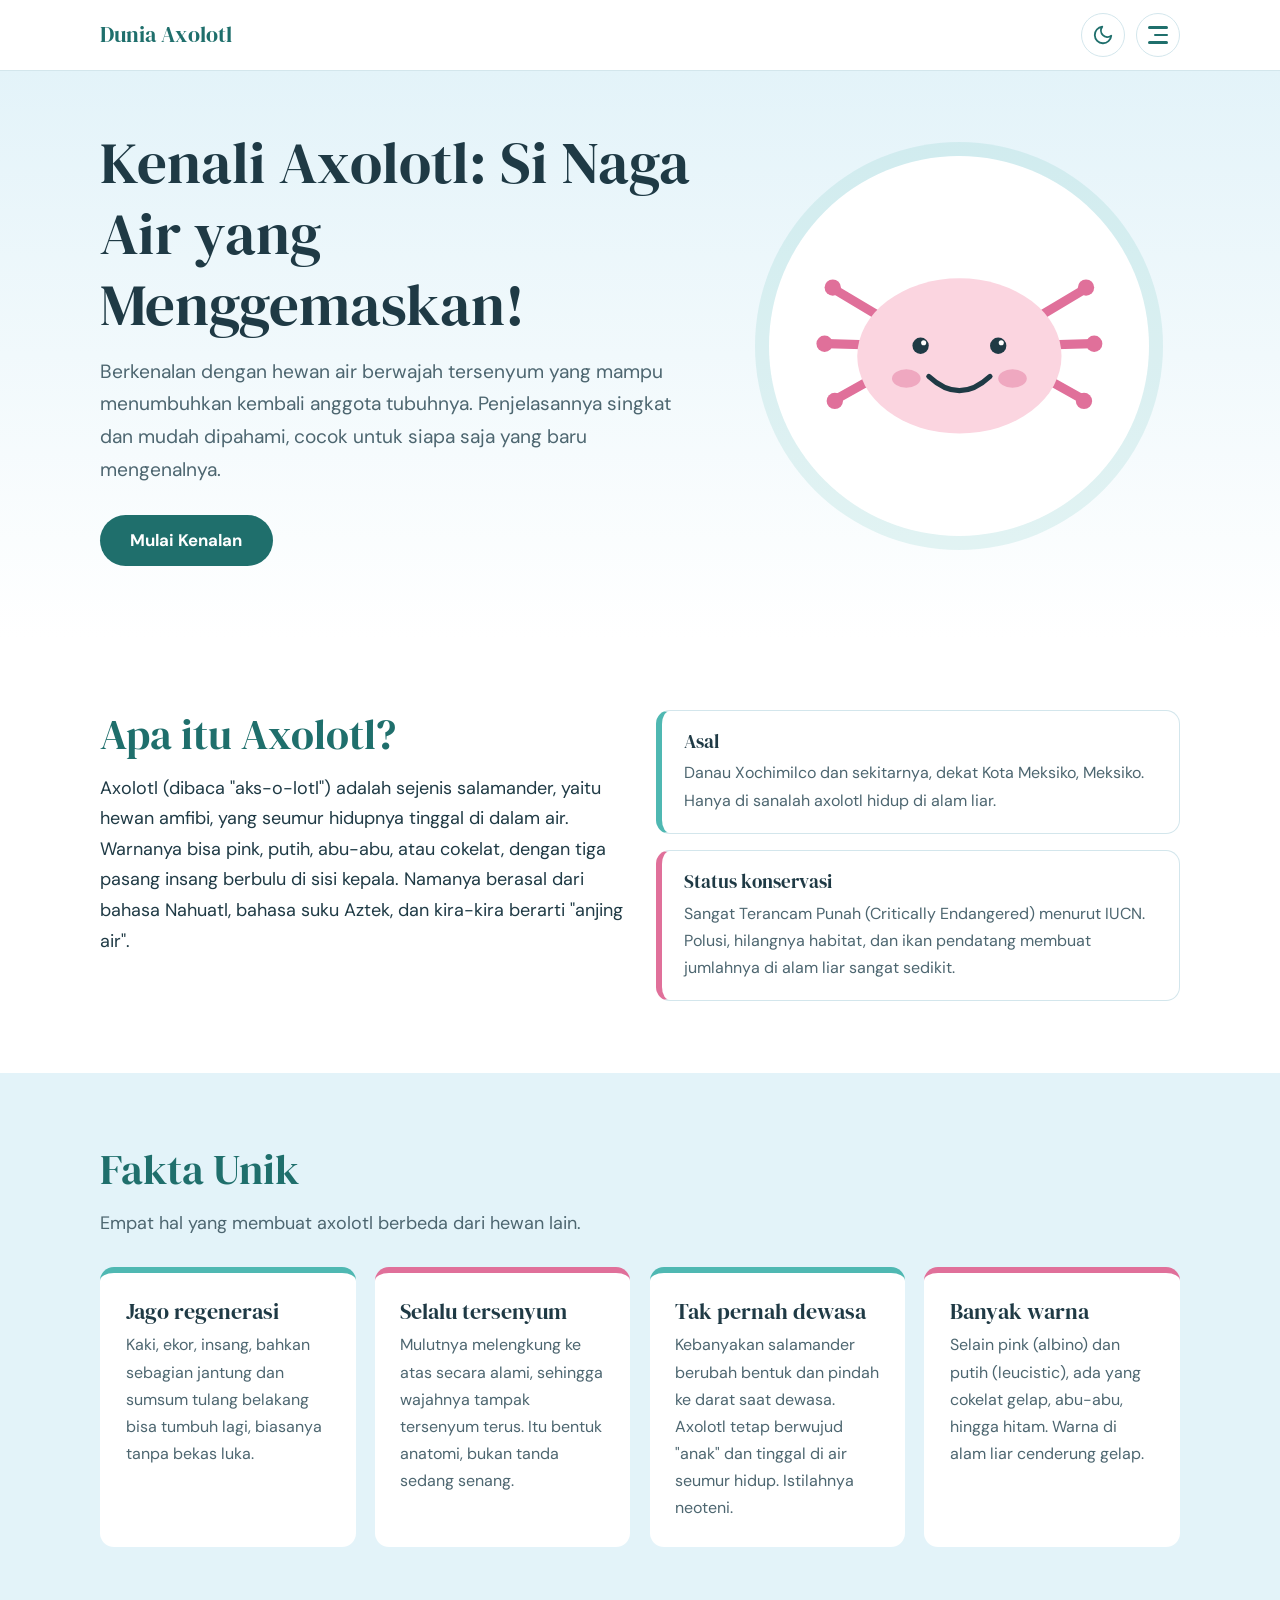
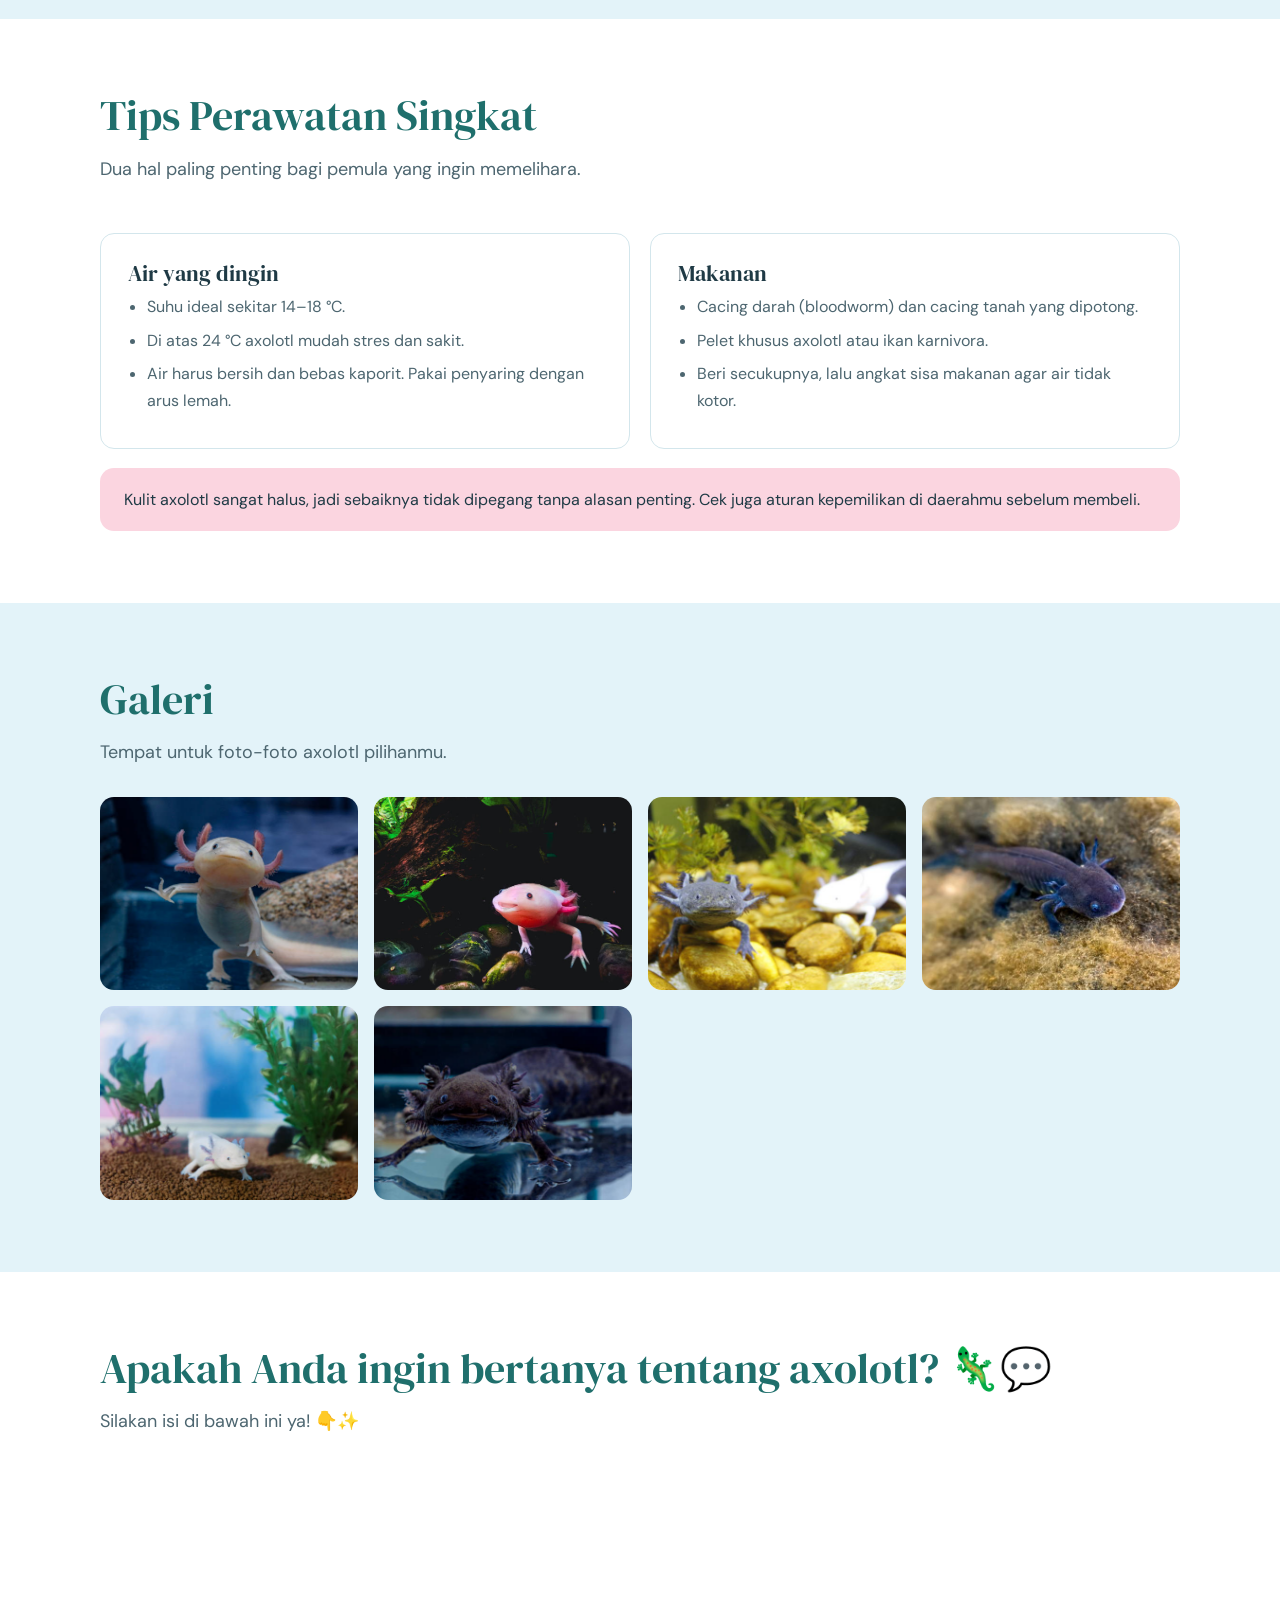
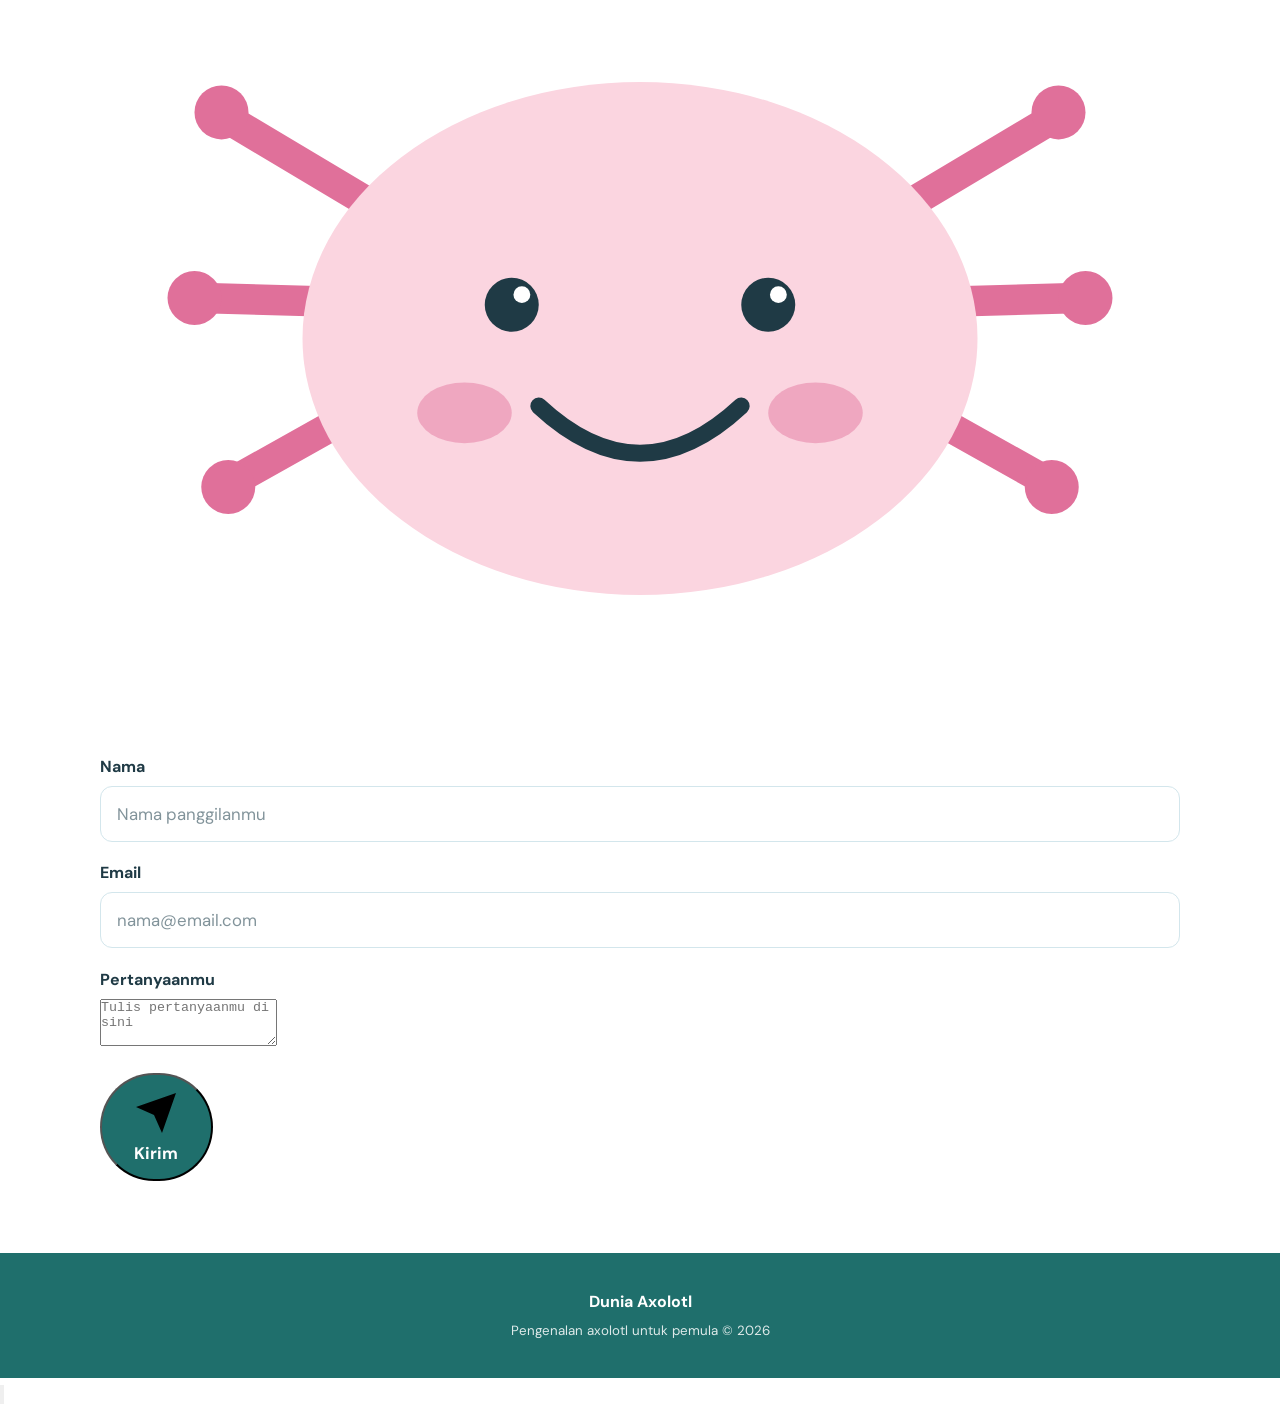
==== commit e4098c57: "index.html" ====
--- a/index.html
+++ b/index.html
@@ -207,6 +207,24 @@
 
         <div class="ask-card" id="askCard">
 
+          <!-- Axolotl mengintip dari atas kartu -->
+          <div class="peek" aria-hidden="true">
+            <svg viewBox="0 0 320 260">
+                <g class="gill left g1"><line x1="105" y1="115" x2="38" y2="75"  stroke="#e0709a" stroke-width="9" stroke-linecap="round"/><circle cx="36" cy="73" r="8" fill="#e0709a"/></g>
+                <g class="gill left g2"><line x1="102" y1="130" x2="30" y2="128" stroke="#e0709a" stroke-width="9" stroke-linecap="round"/><circle cx="28" cy="128" r="8" fill="#e0709a"/></g>
+                <g class="gill left g3"><line x1="106" y1="145" x2="40" y2="182" stroke="#e0709a" stroke-width="9" stroke-linecap="round"/><circle cx="38" cy="184" r="8" fill="#e0709a"/></g>
+                <g class="gill right g1"><line x1="215" y1="115" x2="282" y2="75"  stroke="#e0709a" stroke-width="9" stroke-linecap="round"/><circle cx="284" cy="73" r="8" fill="#e0709a"/></g>
+                <g class="gill right g2"><line x1="218" y1="130" x2="290" y2="128" stroke="#e0709a" stroke-width="9" stroke-linecap="round"/><circle cx="292" cy="128" r="8" fill="#e0709a"/></g>
+                <g class="gill right g3"><line x1="214" y1="145" x2="280" y2="182" stroke="#e0709a" stroke-width="9" stroke-linecap="round"/><circle cx="282" cy="184" r="8" fill="#e0709a"/></g>
+                <ellipse cx="160" cy="140" rx="100" ry="76" fill="#fbd5e0"/>
+                <ellipse cx="108" cy="162" rx="14" ry="9" fill="#e0709a" opacity=".45"/>
+                <ellipse cx="212" cy="162" rx="14" ry="9" fill="#e0709a" opacity=".45"/>
+                <g class="eye l"><circle cx="122" cy="130" r="8" fill="#1f3a45"/><circle cx="125" cy="127" r="2.5" fill="#fff"/></g>
+                <g class="eye r"><circle cx="198" cy="130" r="8" fill="#1f3a45"/><circle cx="201" cy="127" r="2.5" fill="#fff"/></g>
+                <path d="M130 160 Q160 188 190 160" fill="none" stroke="#1f3a45" stroke-width="5" stroke-linecap="round"/>
+                </svg>
+          </div>
+
           <!-- Formulir -->
           <div class="ask-body" id="askBody">
             <form id="askForm" novalidate>
@@ -225,15 +243,11 @@
 
               <div class="field">
                 <label for="askPesan">Pertanyaanmu</label>
-                <textarea id="askPesan" name="pesan" rows="5" maxlength="500" placeholder="Tulis sejelas mungkin, ya…" required aria-describedby="askPesan-error"></textarea>
-                <p class="counter" id="askCounter"><span id="askHitung">0</span>/500</p>
+                <textarea id="askPesan" name="pesan" rows="3" maxlength="500" placeholder="Tulis pertanyaanmu di sini" required aria-describedby="askPesan-error"></textarea>
+                <p class="counter" id="askCounter" aria-live="polite"></p>
                 <p class="error" id="askPesan-error"></p>
               </div>
 
-              <!-- Kolom jebakan untuk robot spam: manusia tidak melihatnya -->
-              <div class="hp" aria-hidden="true">
-                <label>Jangan diisi <input type="text" name="website" id="askJebakan" tabindex="-1" autocomplete="off"></label>
-              </div>
 
               <button type="submit" class="btn submit" id="askBtn">
                 <svg class="plane" viewBox="0 0 24 24" aria-hidden="true"><path d="M22 2 11 13M22 2l-7 20-4-9-9-4 20-7z"/></svg>
@@ -255,6 +269,10 @@
               <span class="spark" style="--x:-44px;--y:44px"></span>
               <span class="spark" style="--x:-62px;--y:0px"></span>
               <span class="spark" style="--x:-44px;--y:-44px"></span>
+              <span class="spark" style="--x:24px;--y:-70px"></span>
+              <span class="spark" style="--x:-24px;--y:-70px"></span>
+              <span class="spark" style="--x:24px;--y:70px"></span>
+              <span class="spark" style="--x:-24px;--y:70px"></span>
             </div>
             <h3>Terima kasih, <span id="askDoneNama"></span>!</h3>
             <p id="askDoneTeks">Pesanmu sudah terkirim.</p>
@@ -273,5 +291,10 @@
     <small>Pengenalan axolotl untuk pemula &copy; <span id="tahun"></span></small>
   </footer>
 
+  <!-- Tombol kembali ke atas (muncul setelah halaman di-scroll) -->
+  <button class="to-top" id="toTop" type="button" aria-label="Kembali ke atas">
+    <svg viewBox="0 0 24 24" aria-hidden="true"><path d="M12 19V5M5 12l7-7 7 7"/></svg>
+  </button>
+
 </body>
 </html>
--- a/style.css
+++ b/style.css
@@ -93,33 +93,70 @@
   animation: navDrop .7s cubic-bezier(.2,.8,.2,1) both;   /* nav turun dari atas */
 }
 .nav .wrap { display: flex; justify-content: space-between; align-items: center; gap: .5rem 1.5rem; flex-wrap: wrap; padding: .8rem 0; }
-.nav-right { display: flex; align-items: center; gap: 1rem 1.4rem; flex-wrap: wrap; }
+.nav-right { display: flex; align-items: center; gap: .7rem; }
 .logo { font-family: "DM Serif Display", Georgia, serif; font-size: 1.4rem; color: var(--heading); text-decoration: none; animation: fadeIn .8s .15s both; }
-.nav ul { display: flex; gap: 1.4rem; list-style: none; flex-wrap: wrap; }
-.nav li { animation: dropIn .6s cubic-bezier(.2,.8,.2,1) both; }   /* menu muncul satu per satu */
-.nav li:nth-child(1) { animation-delay: .30s; }
-.nav li:nth-child(2) { animation-delay: .38s; }
-.nav li:nth-child(3) { animation-delay: .46s; }
-.nav li:nth-child(4) { animation-delay: .54s; }
-.nav li:nth-child(5) { animation-delay: .62s; }
-.nav li:nth-child(6) { animation-delay: .70s; }
-.nav a:not(.logo) {
-  color: var(--ink); text-decoration: none; font-weight: 500; font-size: 1rem;
-  padding-bottom: 3px;
-  background: linear-gradient(var(--pink-deep), var(--pink-deep)) left bottom / 0 3px no-repeat;
-  transition: background-size .3s ease, color .2s;
-}
-.nav a:not(.logo):hover, .nav a.active { background-size: 100% 3px; }   /* garis bawah memanjang */
-.nav a.active { color: var(--heading); }
-
-/* Tautan "Masuk": tampil sebagai tombol bulat */
-.nav ul a.nav-login:not(.logo) {
-  background: var(--btn-bg); color: var(--btn-text); font-weight: 700;
-  padding: .35rem 1.2rem; border-radius: 999px;
-  transition: background .2s, transform .2s, box-shadow .2s;
-}
-.nav ul a.nav-login:not(.logo):hover { background: var(--btn-hover); transform: translateY(-2px); box-shadow: var(--shadow); }
-
+/* Tombol menu tiga garis di header */
+.menu-btn {
+  position: relative; width: 44px; height: 44px; border-radius: 50%;
+  border: 1px solid var(--line); background: var(--surface); cursor: pointer;
+  display: grid; place-items: center;
+  animation: popIn .6s .72s cubic-bezier(.34,1.56,.64,1) backwards;
+  transition: border-color .2s, transform .2s;
+}
+.menu-btn:hover { border-color: var(--teal); }
+.menu-btn:active { transform: scale(.92); }
+.bars { display: grid; gap: 5px; width: 20px; justify-items: end; }
+.bars i { display: block; height: 2.5px; width: 100%; border-radius: 2px; background: var(--heading); transition: width .25s; }
+.bars i:nth-child(2) { width: 70%; }
+.menu-btn:hover .bars i:nth-child(2) { width: 100%; }
+
+/* Latar gelap di belakang menu */
+.menu-overlay {
+  position: fixed; inset: 0; z-index: 30;
+  background: rgba(5,15,20,.5); backdrop-filter: blur(2px);
+  opacity: 0; visibility: hidden;
+  transition: opacity .35s, visibility 0s .35s;
+}
+html.menu-open { overflow: hidden; }   /* halaman di belakang tidak ikut ter-scroll */
+html.menu-open .menu-overlay { opacity: 1; visibility: visible; transition: opacity .35s; }
+
+/* Menu samping dari kanan */
+.drawer {
+  position: fixed; top: 0; right: 0; bottom: 0; z-index: 31;
+  width: min(320px, 85vw); overflow-y: auto;
+  background: var(--surface); border-left: 1px solid var(--line);
+  box-shadow: -18px 0 40px rgba(0,0,0,.2);
+  padding: 1.2rem 1.4rem 1.6rem;
+  transform: translateX(105%); visibility: hidden;
+  transition: transform .45s cubic-bezier(.2,.8,.2,1), visibility 0s .45s;
+}
+html.menu-open .drawer { transform: none; visibility: visible; transition: transform .45s cubic-bezier(.2,.8,.2,1); }
+.drawer-head { display: flex; justify-content: space-between; align-items: center; margin-bottom: 1rem; }
+.drawer-title { font-family: "DM Serif Display", Georgia, serif; font-size: 1.5rem; color: var(--heading); }
+.menu-close {
+  width: 44px; height: 44px; border-radius: 50%; cursor: pointer;
+  border: 1px solid var(--line); background: var(--bg); color: var(--heading);
+  display: grid; place-items: center; transition: transform .3s, border-color .2s;
+}
+.menu-close:hover { transform: rotate(90deg); border-color: var(--teal); }
+.menu-close svg { width: 22px; height: 22px; fill: none; stroke: currentColor; stroke-width: 2.2; stroke-linecap: round; }
+
+.drawer ul { list-style: none; display: grid; gap: .3rem; }
+.drawer li a {
+  display: block; padding: .85rem 1rem; border-radius: 12px;
+  border-left: 4px solid transparent;
+  color: var(--ink); text-decoration: none; font-weight: 500; font-size: 1.15rem;
+  transition: background .2s, border-color .2s, transform .2s, color .2s;
+}
+.drawer li a:hover { background: var(--ring); transform: translateX(4px); }
+.drawer li a.active { border-left-color: var(--pink-deep); color: var(--heading); font-weight: 700; background: var(--ring); }
+/* Item menu masuk satu per satu setiap kali menu dibuka */
+html.menu-open .drawer li { animation: slideIn .5s cubic-bezier(.2,.8,.2,1) both; animation-delay: calc(.12s + var(--i) * .06s); }
+@keyframes slideIn { from { opacity: 0; transform: translateX(30px); } to { opacity: 1; transform: none; } }
+
+/* "Masuk" sebagai tombol bulat di dasar daftar */
+.drawer li a.menu-login { background: var(--btn-bg); color: var(--btn-text); text-align: center; font-weight: 700; margin-top: .8rem; border-left: none; border-radius: 999px; }
+.drawer li a.menu-login:hover { background: var(--btn-hover); transform: translateY(-2px); box-shadow: var(--shadow); }
 
 /* Tombol gelap/terang: dua ikon saling berganti sambil berputar */
 .theme-toggle {
@@ -343,110 +380,4 @@
 /* ===== 5. BARIS INGAT SAYA / LUPA SANDI ===== */
 .row { display: flex; justify-content: space-between; align-items: center; gap: .6rem 1rem; flex-wrap: wrap; margin: .2rem 0 1.4rem; font-size: 1rem; }
 .check { display: inline-flex; align-items: center; gap: .55rem; cursor: pointer; }
-.check input { width: 20px; height: 20px; accent-color: var(--btn-bg); cursor: pointer; }
-.link { color: var(--heading); font-weight: 500; text-underline-offset: 4px; }
-.link:hover { color: var(--pink-deep); }
-
-/* ===== 6. TOMBOL MASUK ===== */
-.btn.submit { width: 100%; border: none; cursor: pointer; text-align: center; display: flex; align-items: center; justify-content: center; gap: .6rem; }
-.btn.submit:disabled { cursor: progress; opacity: .85; transform: none; box-shadow: none; }
-.btn.submit.loading::before {
-  content: ""; width: 18px; height: 18px; border-radius: 50%;
-  border: 3px solid currentColor; border-right-color: transparent;
-  animation: spin .7s linear infinite;
-}
-@keyframes spin { to { transform: rotate(360deg); } }
-
-/* Pesan status di bawah tombol */
-.form-status { margin: 1rem 0 0; font-size: 1rem; text-align: center; max-width: none; min-height: 1.7em; }
-.form-status.ok  { color: var(--success); font-weight: 700; }
-.form-status.err { color: var(--danger); font-weight: 700; }
-
-.signup { text-align: center; margin: 1.4rem auto 0; font-size: 1rem; color: var(--muted); max-width: none; }
-
-
-/* ==========================================================
-   TANYA & SARAN (index.html, #tanya)
-   ========================================================== */
-[hidden] { display: none !important; }
-
-.contact { position: relative; overflow: hidden; }
-.contact .wrap { position: relative; z-index: 1; }
-.contact .head { text-align: center; margin-bottom: 2rem; }
-.contact .head .lead { margin-inline: auto; }
-
-.ask-card {
-  width: min(640px, 100%); margin-inline: auto;
-  background: var(--surface); border: 1px solid var(--line); border-radius: 22px;
-  padding: 1.8rem 1.4rem; box-shadow: var(--shadow);
-}
-@media (min-width: 520px) { .ask-card { padding: 2.4rem 2.4rem; } }
-.ask-card.shake { animation: shake .45s ease; }
-.ask-body.balik { animation: rise .5s ease both; }
-
-/* Kolom isian: label ikut berwarna saat kolomnya diklik */
-.field label { transition: color .2s; }
-.field:focus-within label { color: var(--heading); }
-.field textarea {
-  width: 100%; font: inherit; font-size: 1.05rem; line-height: 1.5; color: var(--ink);
-  background: var(--bg); border: 1.5px solid var(--line); border-radius: 12px;
-  padding: .8rem 1rem; resize: vertical; min-height: 130px; transition: border-color .2s, box-shadow .2s;
-}
-.field textarea::placeholder { color: var(--muted); opacity: .7; }
-.field textarea:hover { border-color: var(--teal); }
-.field textarea:focus { outline: none; border-color: var(--teal); box-shadow: 0 0 0 4px var(--ring); }
-.field textarea[aria-invalid="true"] { border-color: var(--danger); }
-.counter { text-align: right; font-size: .9rem; color: var(--muted); margin: .25rem 0 0; max-width: none; transition: color .2s; }
-.counter.hampir { color: var(--danger); font-weight: 700; }
-.hp { position: absolute; left: -9999px; width: 1px; height: 1px; overflow: hidden; }
-
-/* Tombol kirim: kilatan cahaya saat disorot, pesawat kertas terbang saat mengirim */
-.ask-card .btn.submit { position: relative; overflow: hidden; }
-.ask-card .btn.submit::after {
-  content: ""; position: absolute; top: 0; left: -60%; width: 40%; height: 100%;
-  background: linear-gradient(100deg, transparent, rgba(255,255,255,.4), transparent);
-  transform: skewX(-20deg); pointer-events: none;
-}
-.ask-card .btn.submit:hover::after { animation: shine .8s ease; }
-@keyframes shine { to { left: 130%; } }
-.ask-card .btn.submit.loading::before { display: none; }          /* ganti spinner dengan pesawat */
-.plane { width: 20px; height: 20px; fill: none; stroke: currentColor; stroke-width: 2; stroke-linecap: round; stroke-linejoin: round; transition: transform .3s; }
-.btn.submit:hover .plane { transform: translate(3px, -3px); }
-.btn.submit.loading .plane { animation: fly .9s ease-in infinite; }
-@keyframes fly {
-  0%   { transform: translate(0, 0); opacity: 1; }
-  45%  { transform: translate(22px, -18px); opacity: 0; }
-  46%  { transform: translate(-22px, 18px); opacity: 0; }
-  100% { transform: translate(0, 0); opacity: 1; }
-}
-
-/* Tampilan sukses: lingkaran tergambar, centang tergambar, percikan warna */
-.ask-done { text-align: center; padding: 1rem 0; animation: popIn .6s cubic-bezier(.34,1.56,.64,1) both; }
-.ask-done:focus { outline: none; }
-.ask-done h3 { color: var(--heading); font-size: 1.8rem; }
-.ask-done p { margin: .4rem auto 1.6rem; color: var(--muted); }
-.done-art { position: relative; width: 120px; height: 120px; margin: 0 auto 1rem; }
-.done-art svg { width: 100%; height: 100%; }
-.done-ring { fill: var(--ring); stroke: var(--teal); stroke-width: 5; stroke-dasharray: 277; stroke-dashoffset: 277; transform-box: fill-box; transform-origin: center; transform: rotate(-90deg); animation: draw .6s ease forwards; }
-.done-check { fill: none; stroke: var(--heading); stroke-width: 7; stroke-linecap: round; stroke-linejoin: round; stroke-dasharray: 70; stroke-dashoffset: 70; animation: draw .45s .5s ease forwards; }
-@keyframes draw { to { stroke-dashoffset: 0; } }
-.spark { position: absolute; left: 50%; top: 50%; width: 9px; height: 9px; margin: -4px 0 0 -4px; border-radius: 50%; background: var(--pink-deep); opacity: 0; animation: burst .8s .55s ease-out forwards; }
-.spark:nth-of-type(even) { background: var(--teal); }
-@keyframes burst {
-  0%   { transform: translate(0, 0) scale(1); opacity: 1; }
-  100% { transform: translate(var(--x), var(--y)) scale(.3); opacity: 0; }
-}
-
-/* Jika animasi dimatikan di perangkat: tetap tampilkan lingkaran & centang utuh */
-@media (prefers-reduced-motion: reduce) {
-  .done-ring, .done-check { stroke-dashoffset: 0 !important; }
-}
-
-/* Emoji di judul bagian pertanyaan */
-.emoji { display: inline-block; font-style: normal; }
-.emoji.bounce  { animation: bounceY 1.1s ease-in-out infinite; }
-.emoji.sparkle { animation: twinkle 1.8s ease-in-out infinite; }
-.contact h2 .emoji { animation: wiggle 2.8s ease-in-out infinite; transform-origin: 70% 80%; }
-@keyframes bounceY { 0%, 100% { transform: translateY(-3px); } 50% { transform: translateY(5px); } }
-@keyframes twinkle { 0%, 100% { transform: scale(1) rotate(0); opacity: 1; } 50% { transform: scale(1.3) rotate(15deg); opacity: .7; } }
-@keyframes wiggle  { 0%, 70%, 100% { transform: rotate(0); } 78% { transform: rotate(-10deg); } 86% { transform: rotate(10deg); } 94% { transform: rotate(-6deg); } }
+.check input { width: 20px; height: 20px; accent-
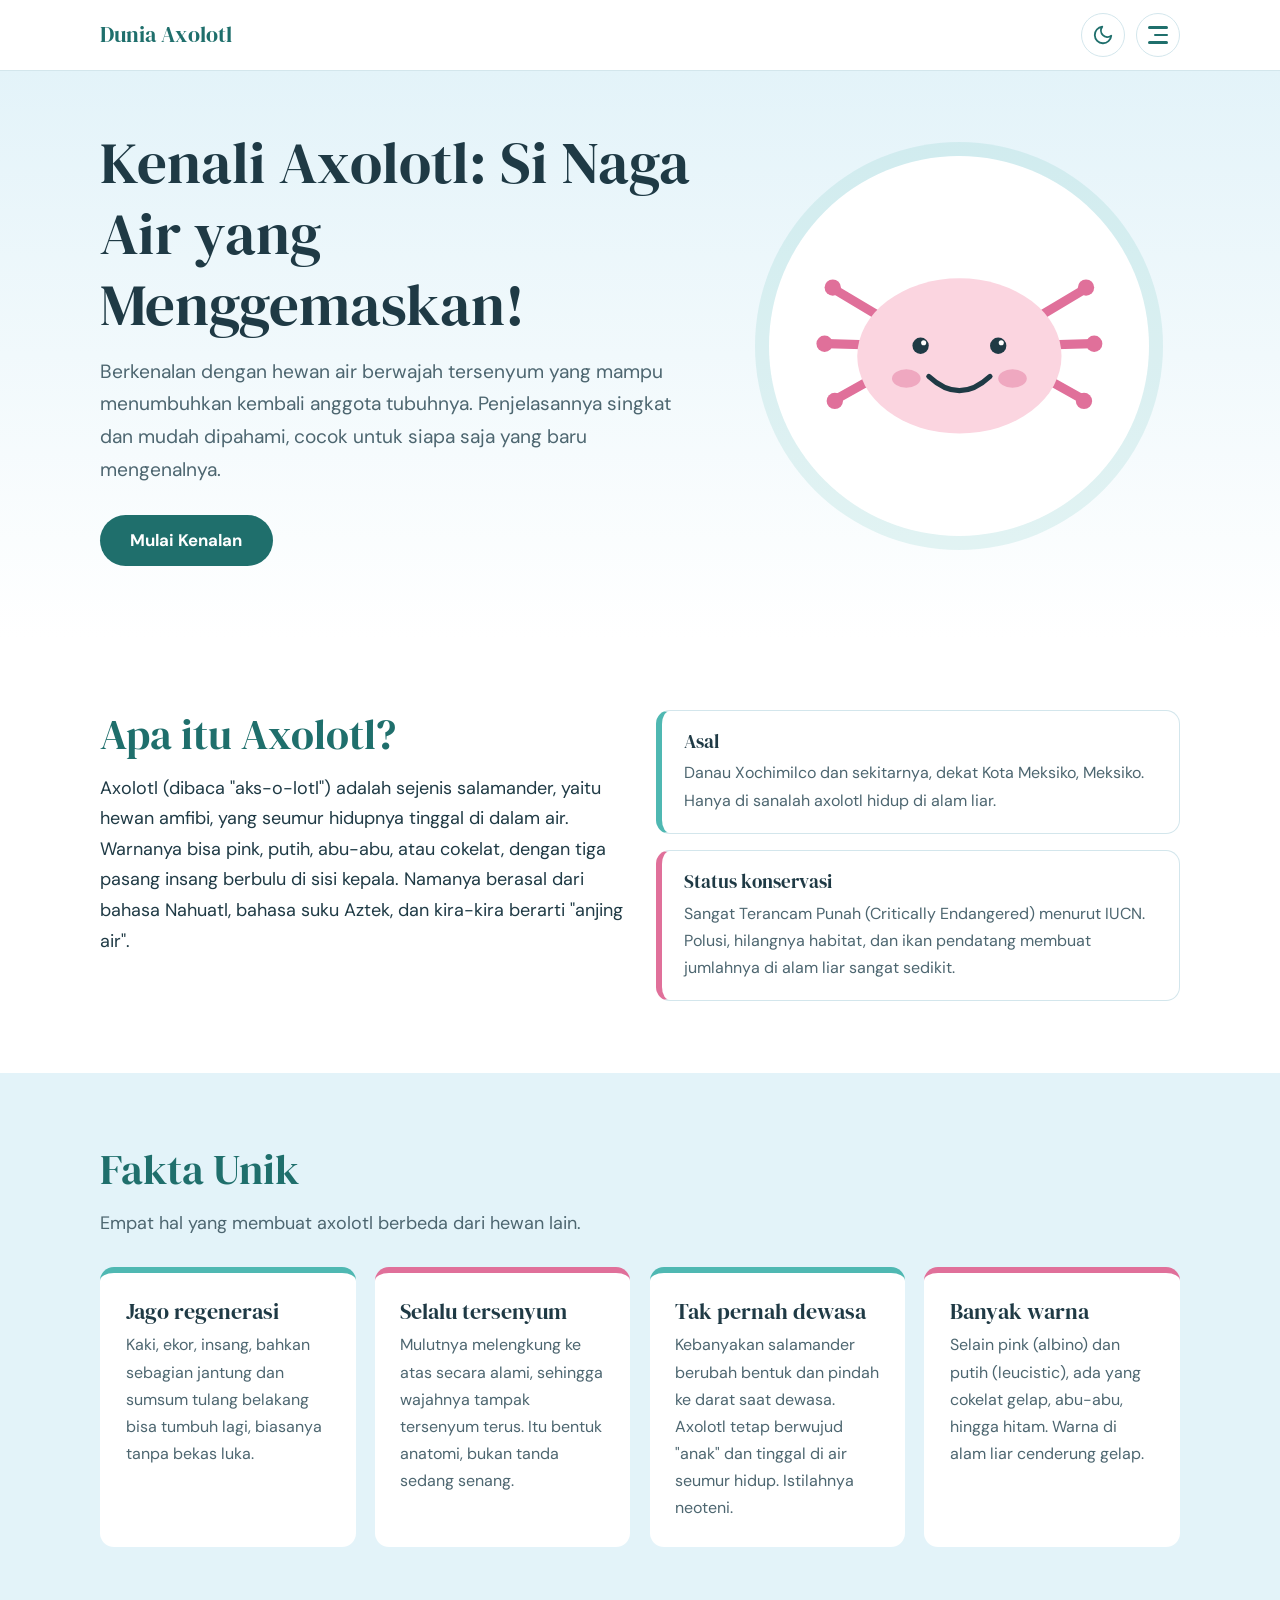
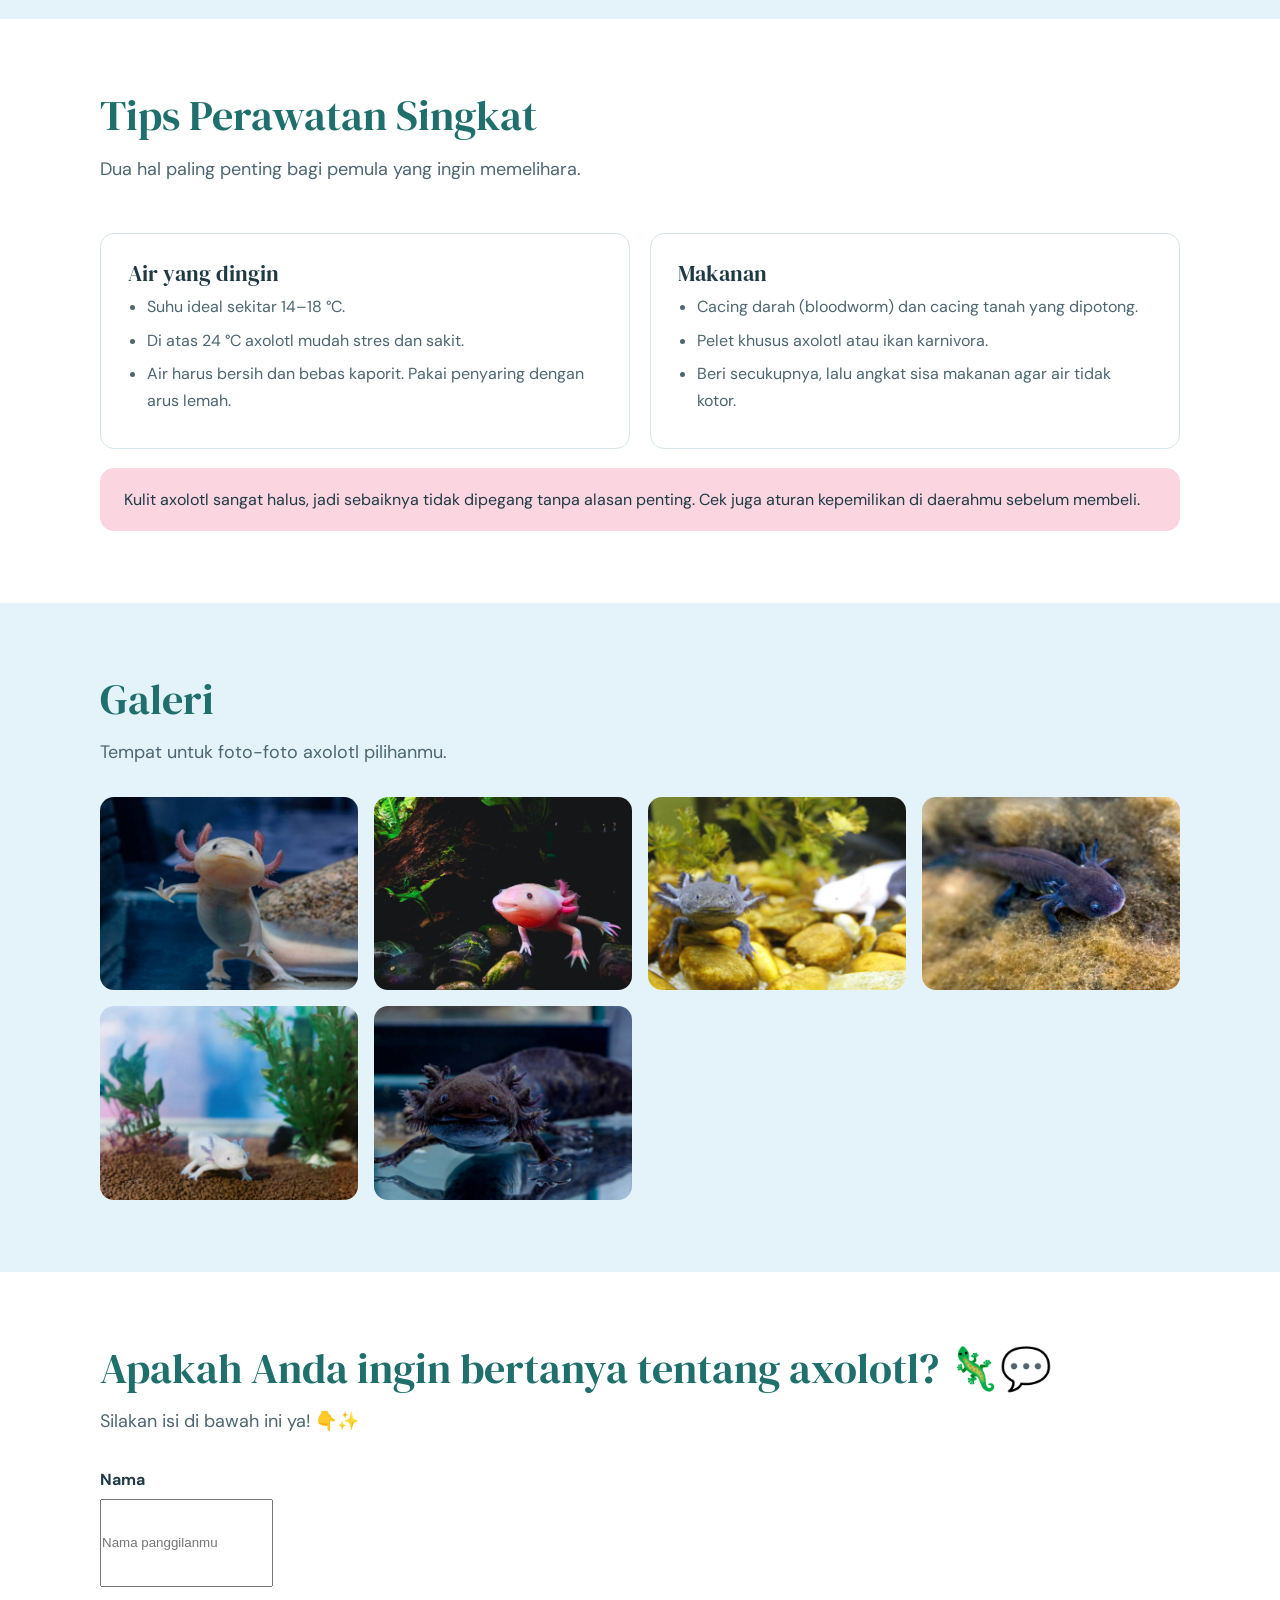
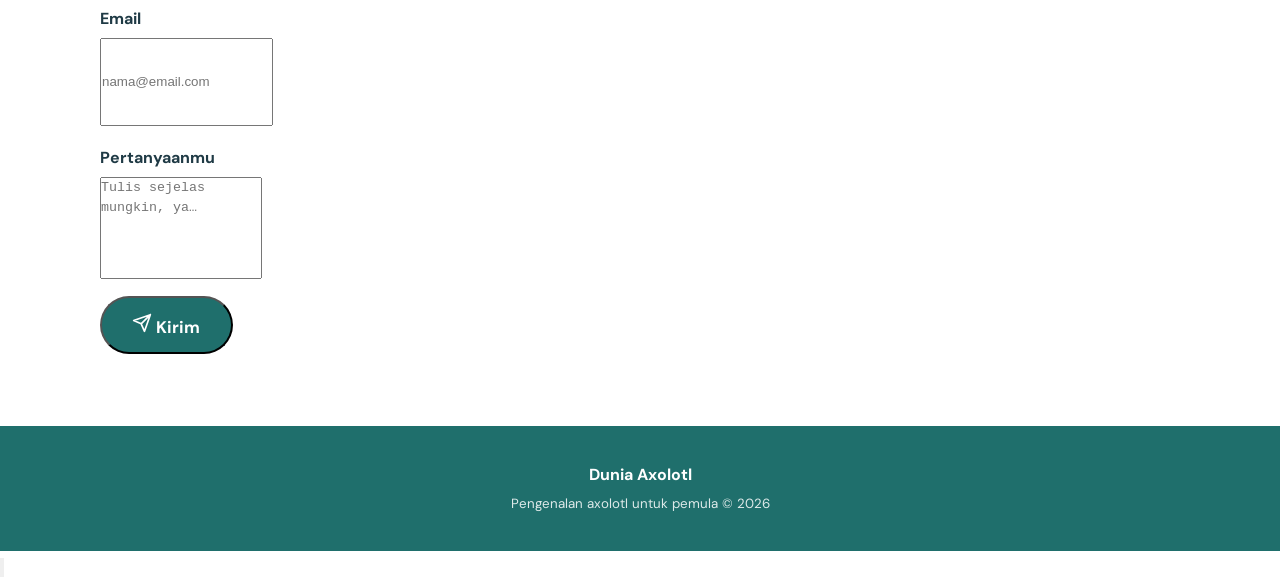
==== commit a2995384: "index.html" ====
--- a/index.html
+++ b/index.html
@@ -207,23 +207,6 @@
 
         <div class="ask-card" id="askCard">
 
-          <!-- Axolotl mengintip dari atas kartu -->
-          <div class="peek" aria-hidden="true">
-            <svg viewBox="0 0 320 260">
-                <g class="gill left g1"><line x1="105" y1="115" x2="38" y2="75"  stroke="#e0709a" stroke-width="9" stroke-linecap="round"/><circle cx="36" cy="73" r="8" fill="#e0709a"/></g>
-                <g class="gill left g2"><line x1="102" y1="130" x2="30" y2="128" stroke="#e0709a" stroke-width="9" stroke-linecap="round"/><circle cx="28" cy="128" r="8" fill="#e0709a"/></g>
-                <g class="gill left g3"><line x1="106" y1="145" x2="40" y2="182" stroke="#e0709a" stroke-width="9" stroke-linecap="round"/><circle cx="38" cy="184" r="8" fill="#e0709a"/></g>
-                <g class="gill right g1"><line x1="215" y1="115" x2="282" y2="75"  stroke="#e0709a" stroke-width="9" stroke-linecap="round"/><circle cx="284" cy="73" r="8" fill="#e0709a"/></g>
-                <g class="gill right g2"><line x1="218" y1="130" x2="290" y2="128" stroke="#e0709a" stroke-width="9" stroke-linecap="round"/><circle cx="292" cy="128" r="8" fill="#e0709a"/></g>
-                <g class="gill right g3"><line x1="214" y1="145" x2="280" y2="182" stroke="#e0709a" stroke-width="9" stroke-linecap="round"/><circle cx="282" cy="184" r="8" fill="#e0709a"/></g>
-                <ellipse cx="160" cy="140" rx="100" ry="76" fill="#fbd5e0"/>
-                <ellipse cx="108" cy="162" rx="14" ry="9" fill="#e0709a" opacity=".45"/>
-                <ellipse cx="212" cy="162" rx="14" ry="9" fill="#e0709a" opacity=".45"/>
-                <g class="eye l"><circle cx="122" cy="130" r="8" fill="#1f3a45"/><circle cx="125" cy="127" r="2.5" fill="#fff"/></g>
-                <g class="eye r"><circle cx="198" cy="130" r="8" fill="#1f3a45"/><circle cx="201" cy="127" r="2.5" fill="#fff"/></g>
-                <path d="M130 160 Q160 188 190 160" fill="none" stroke="#1f3a45" stroke-width="5" stroke-linecap="round"/>
-                </svg>
-          </div>
 
           <!-- Formulir -->
           <div class="ask-body" id="askBody">
@@ -243,8 +226,8 @@
 
               <div class="field">
                 <label for="askPesan">Pertanyaanmu</label>
-                <textarea id="askPesan" name="pesan" rows="3" maxlength="500" placeholder="Tulis pertanyaanmu di sini" required aria-describedby="askPesan-error"></textarea>
-                <p class="counter" id="askCounter" aria-live="polite"></p>
+                <textarea id="askPesan" name="pesan" rows="5" maxlength="500" placeholder="Tulis sejelas mungkin, ya…" required aria-describedby="askPesan-error"></textarea>
+                <p class="counter" id="askCounter"><span id="askHitung">0</span>/500</p>
                 <p class="error" id="askPesan-error"></p>
               </div>
 
--- a/style.css
+++ b/style.css
@@ -182,7 +182,7 @@
 /* Teks hero muncul berurutan dari bawah */
 .hero h1  { animation: rise .8s .5s  cubic-bezier(.2,.8,.2,1) both; }
 .hero p   { animation: rise .8s .65s cubic-bezier(.2,.8,.2,1) both; }
-.hero .btn{ animation: rise .8s .8s  cubic-bezier(.2,.8,.2,1) backwards; }  /* backwards: hover tetap bisa menggeser tombol */
+.hero .btn{ animation: rise .8s .8s cubic-bezier(.2,.8,.2,1) backwards, btnPulse 2.8s 2s ease-in-out infinite; }  /* backwards: hover tetap bisa menggeser tombol */
 
 .btn {
   display: inline-block; background: var(--btn-bg); color: var(--btn-text);
@@ -348,36 +348,31 @@
 .field { margin-bottom: 1.1rem; }
 .field label { display: block; font-weight: 700; font-size: 1rem; margin-bottom: .35rem; }
 .input-wrap { position: relative; }
-.field input[type="email"], .field input[type="password"], .field input[type="text"] {
-  width: 100%; font: inherit; font-size: 1.05rem; color: var(--ink);
-  background: var(--bg); border: 1.5px solid var(--line); border-radius: 12px;
-  padding: .8rem 1rem; transition: border-color .2s, box-shadow .2s;
-}
-.field input::placeholder { color: var(--muted); opacity: .7; }
-.field input:hover { border-color: var(--teal); }
-.field input:focus { outline: none; border-color: var(--teal); box-shadow: 0 0 0 4px var(--ring); }
-.field input[aria-invalid="true"] { border-color: var(--danger); }
-.field input[aria-invalid="true"]:focus { box-shadow: 0 0 0 4px rgba(179,38,30,.15); }
-.input-wrap input { padding-right: 3.2rem; }
-
-.error { color: var(--danger); font-size: .95rem; margin-top: .35rem; max-width: none; min-height: 0; }
-.error:empty { display: none; }
-.error { animation: rise .3s ease both; }
-
-/* Tombol lihat/sembunyikan sandi */
-.pw-toggle {
-  position: absolute; top: 50%; right: .4rem; transform: translateY(-50%);
-  width: 40px; height: 40px; border: none; border-radius: 10px; background: none;
-  color: var(--muted); cursor: pointer; display: grid; place-items: center;
-  transition: color .2s, background .2s;
-}
-.pw-toggle:hover { color: var(--heading); background: var(--ring); }
-.pw-toggle svg { width: 22px; height: 22px; fill: none; stroke: currentColor; stroke-width: 2; stroke-linecap: round; stroke-linejoin: round; }
-.pw-toggle .icon-hide { display: none; }
-.pw-toggle[aria-pressed="true"] .icon-show { display: none; }
-.pw-toggle[aria-pressed="true"] .icon-hide { display: block; }
-
-/* ===== 5. BARIS INGAT SAYA / LUPA SANDI ===== */
-.row { display: flex; justify-content: space-between; align-items: center; gap: .6rem 1rem; flex-wrap: wrap; margin: .2rem 0 1.4rem; font-size: 1rem; }
-.check { display: inline-flex; align-items: center; gap: .55rem; cursor: pointer; }
-.check input { width: 20px; height: 20px; accent-
+.field input[type="email"], .field input[type="password"], .field input[type="text"], /* Textarea: tampilan sama dengan kolom lain, hanya tinggi menyesuaikan isi */
+.field textarea { display: block; resize: none; overflow: hidden; line-height: 1.5; min-height: calc(3 * 1.5em + 1.6rem + 3px); }
+/* Penghitung: tersembunyi, baru muncul saat hampir mencapai batas 500 karakter */
+.counter { display: none; text-align: right; font-size: .9rem; margin: .25rem 0 0; max-width: none; }
+.counter.hampir { display: block; color: var(--danger); font-weight: 700; animation: rise .3s ease both; }
+
+/* Tombol kirim: kilatan cahaya saat disorot, pesawat kertas terbang saat mengirim */
+.ask-card .btn.submit { position: relative; overflow: hidden; animation: btnPulse 2.6s 1.5s ease-in-out infinite; }
+.ask-card .btn.submit:disabled { animation: none; }
+.ask-card .btn.submit::after {
+  content: ""; position: absolute; top: 0; left: -60%; width: 40%; height: 100%;
+  background: linear-gradient(100deg, transparent, rgba(255,255,255,.4), transparent);
+  transform: skewX(-20deg); pointer-events: none;
+}
+.ask-card .btn.submit:hover::after { animation: shine .8s ease; }
+@keyframes shine { to { left: 130%; } }
+.ask-card .btn.submit.loading::before { display: none; }          /* ganti spinner dengan pesawat */
+.plane { width: 20px; height: 20px; fill: none; stroke: currentColor; stroke-width: 2; stroke-linecap: round; stroke-linejoin: round; transition: transform .3s; }
+.btn.submit:hover .plane { transform: translate(3px, -3px); }
+.btn.submit.loading .plane { animation: fly .9s ease-in infinite; }
+@keyframes fly {
+  0%   { transform: translate(0, 0); opacity: 1; }
+  45%  { transform: translate(22px, -18px); opacity: 0; }
+  46%  { transform: translate(-22px, 18px); opacity: 0; }
+  100% { transform: translate(0, 0); opacity: 1; }
+}
+
+/* Tampilan sukses: lingkaran tergambar, centang tergambar, percikan war
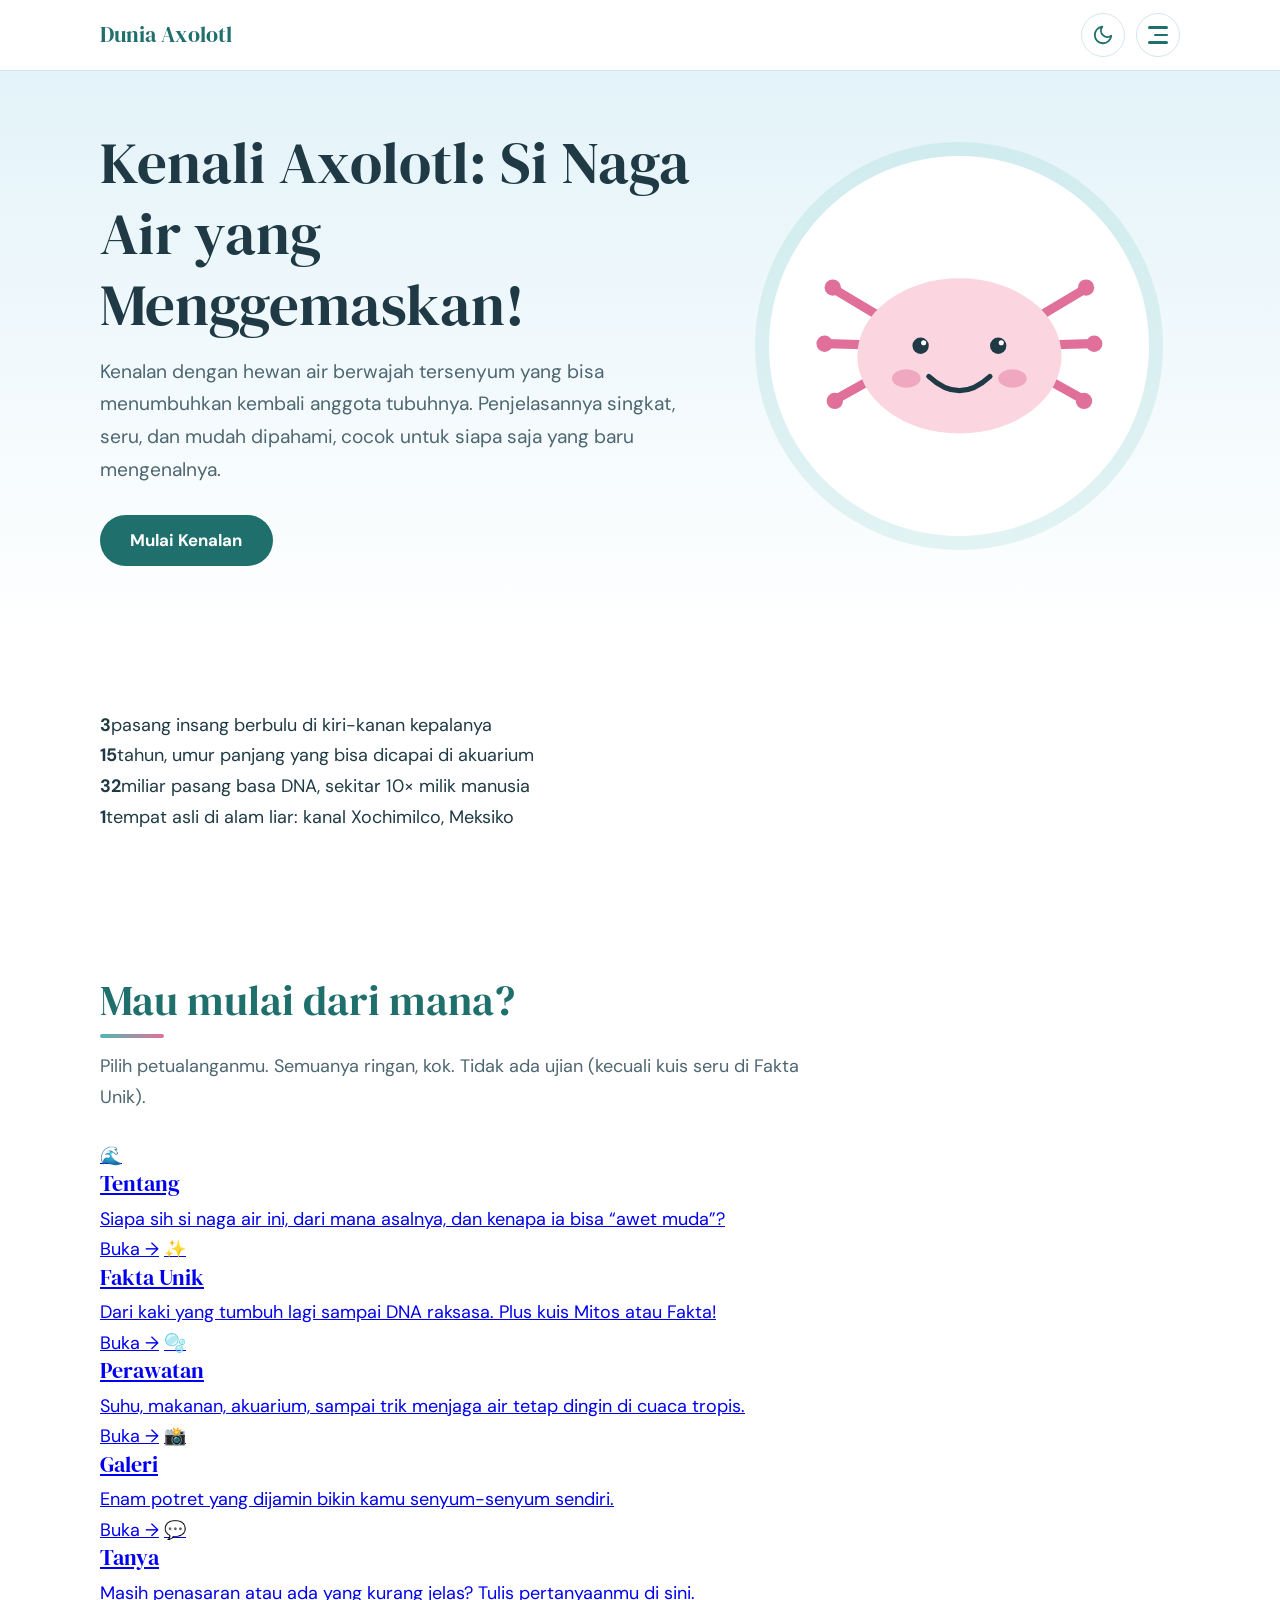
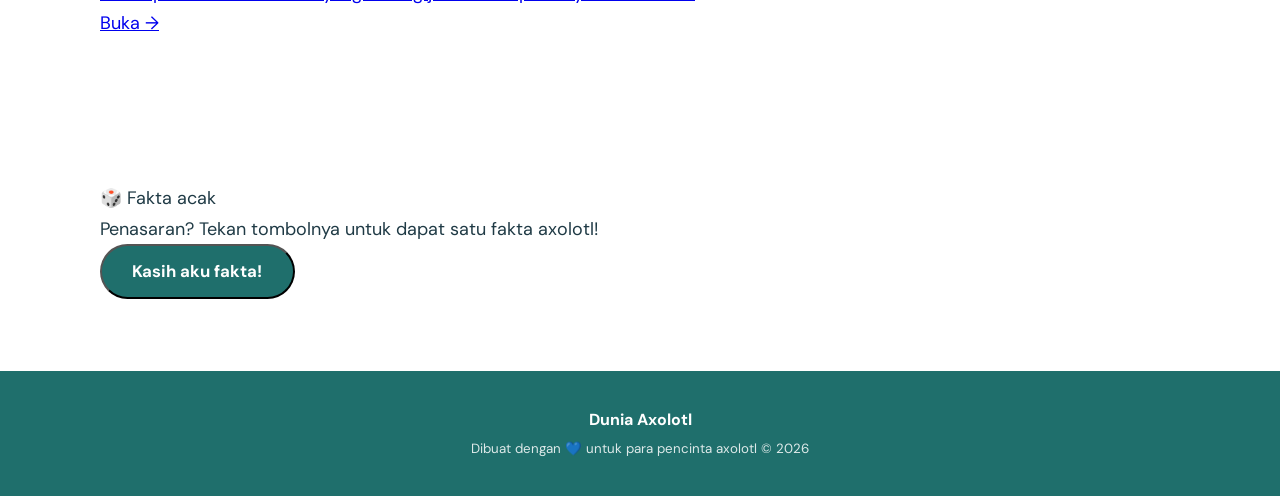
==== commit 28b453c5: "Add files via upload" ====
--- a/index.html
+++ b/index.html
@@ -5,17 +5,17 @@
   <!-- Agar tampilan menyesuaikan layar HP -->
   <meta name="viewport" content="width=device-width, initial-scale=1">
   <title>Kenali Axolotl: Si Naga Air yang Menggemaskan</title>
+  <meta name="description" content="Kenalan dengan axolotl, hewan air berwajah tersenyum yang bisa menumbuhkan kembali anggota tubuhnya. Penjelasan singkat, seru, dan mudah dipahami.">
 
-  <!-- Font: DM Serif Display (judul, elegan) + DM Sans (isi, mudah dibaca semua usia).
-       Ada font cadangan jika Google Fonts gagal dimuat. -->
+  <!-- Font: DM Serif Display (judul) + DM Sans (isi). Ada font cadangan jika Google Fonts gagal dimuat. -->
   <link rel="preconnect" href="https://fonts.googleapis.com">
   <link href="https://fonts.googleapis.com/css2?family=DM+Sans:wght@400;500;700&family=DM+Serif+Display&display=swap" rel="stylesheet">
 
-  <!-- CSS eksternal -->
-  <link rel="stylesheet" href="style.css">
+  <!-- CSS eksternal (satu file untuk semua halaman) -->
+  <link rel="stylesheet" href="style.css?v=4">
 
   <!-- JavaScript eksternal: dimuat di head agar tema terpasang lebih dulu (anti-kedip) -->
-  <script src="script.js"></script>
+  <script src="script.js?v=4"></script>
 </head>
 
 <body>
@@ -26,7 +26,7 @@
   <!-- ===== NAVIGASI ===== -->
   <header class="nav">
     <div class="wrap">
-      <a class="logo" href="#atas">Dunia Axolotl</a>
+      <a class="logo" href="index.html">Dunia Axolotl</a>
       <div class="nav-right">
         <!-- Tombol gelap/terang -->
         <button class="theme-toggle" id="themeToggle" type="button" aria-label="Ganti ke mode gelap" aria-pressed="false">
@@ -44,7 +44,7 @@
   <!-- Latar gelap di belakang menu (klik untuk menutup) -->
   <div class="menu-overlay" id="menuOverlay" aria-hidden="true"></div>
 
-  <!-- Menu samping: muncul dari kanan saat tombol tiga garis ditekan -->
+  <!-- Menu samping: setiap pilihan membuka halaman sendiri -->
   <nav class="drawer" id="menu" aria-label="Menu utama">
     <div class="drawer-head">
       <span class="drawer-title">Menu</span>
@@ -53,17 +53,17 @@
       </button>
     </div>
     <ul>
-      <li style="--i:0"><a href="#tentang">Tentang</a></li>
-      <li style="--i:1"><a href="#fakta">Fakta Unik</a></li>
-      <li style="--i:2"><a href="#perawatan">Perawatan</a></li>
-      <li style="--i:3"><a href="#galeri">Galeri</a></li>
-      <li style="--i:4"><a href="#tanya">Tanya</a></li>
-      <li style="--i:5"><a class="menu-login" href="login.html">Masuk</a></li>
+      <li style="--i:0"><a href="index.html" class="active" aria-current="page">Beranda</a></li>
+      <li style="--i:1"><a href="tentang.html">Tentang</a></li>
+      <li style="--i:2"><a href="fakta.html">Fakta Unik</a></li>
+      <li style="--i:3"><a href="perawatan.html">Perawatan</a></li>
+      <li style="--i:4"><a href="galeri.html">Galeri</a></li>
+      <li style="--i:5"><a href="tanya.html">Tanya</a></li>
+      <li style="--i:6"><a class="menu-login" href="login.html">Masuk</a></li>
     </ul>
   </nav>
 
   <main id="atas">
-
     <!-- ===== HERO ===== -->
     <section class="hero">
       <!-- Gelembung air dekoratif (animasi CSS) -->
@@ -76,8 +76,8 @@
       <div class="wrap">
         <div>
           <h1>Kenali Axolotl: Si Naga Air yang Menggemaskan!</h1>
-          <p>Berkenalan dengan hewan air berwajah tersenyum yang mampu menumbuhkan kembali anggota tubuhnya. Penjelasannya singkat dan mudah dipahami, cocok untuk siapa saja yang baru mengenalnya.</p>
-          <a class="btn" href="#tentang">Mulai Kenalan</a>
+          <p>Kenalan dengan hewan air berwajah tersenyum yang bisa menumbuhkan kembali anggota tubuhnya. Penjelasannya singkat, seru, dan mudah dipahami, cocok untuk siapa saja yang baru mengenalnya.</p>
+          <a class="btn" href="tentang.html">Mulai Kenalan</a>
         </div>
 
         <!-- Ilustrasi SVG (tidak perlu file gambar). Insang (.gill) dan mata (.eye) dianimasikan lewat CSS. -->
@@ -100,168 +100,40 @@
       </div>
     </section>
 
-    <!-- ===== TENTANG AXOLOTL ===== -->
-    <section class="about" id="tentang">
+    <!-- ===== ANGKA-ANGKA UNIK ===== -->
+    <section class="stats" aria-label="Angka-angka tentang axolotl">
       <div class="wrap">
-        <div>
-          <h2>Apa itu Axolotl?</h2>
-          <p>Axolotl (dibaca "aks-o-lotl") adalah sejenis salamander, yaitu hewan amfibi, yang seumur hidupnya tinggal di dalam air. Warnanya bisa pink, putih, abu-abu, atau cokelat, dengan tiga pasang insang berbulu di sisi kepala. Namanya berasal dari bahasa Nahuatl, bahasa suku Aztek, dan kira-kira berarti "anjing air".</p>
+        <div class="stat"><b data-count="3">3</b><span>pasang insang berbulu di kiri-kanan kepalanya</span></div>
+        <div class="stat"><b data-count="15">15</b><span>tahun, umur panjang yang bisa dicapai di akuarium</span></div>
+        <div class="stat"><b data-count="32">32</b><span>miliar pasang basa DNA, sekitar 10× milik manusia</span></div>
+        <div class="stat"><b data-count="1">1</b><span>tempat asli di alam liar: kanal Xochimilco, Meksiko</span></div>
+      </div>
+    </section>
+
+    <!-- ===== MAU MULAI DARI MANA? ===== -->
+    <section class="explore">
+      <div class="wrap">
+        <div class="sec-head">
+          <h2>Mau mulai dari mana?</h2>
+          <p class="lead">Pilih petualanganmu. Semuanya ringan, kok. Tidak ada ujian (kecuali kuis seru di Fakta Unik).</p>
         </div>
-        <div class="info-list">
-          <div class="info">
-            <h3>Asal</h3>
-            <p>Danau Xochimilco dan sekitarnya, dekat Kota Meksiko, Meksiko. Hanya di sanalah axolotl hidup di alam liar.</p>
-          </div>
-          <div class="info">
-            <h3>Status konservasi</h3>
-            <p>Sangat Terancam Punah (Critically Endangered) menurut IUCN. Polusi, hilangnya habitat, dan ikan pendatang membuat jumlahnya di alam liar sangat sedikit.</p>
-          </div>
+        <div class="explore-grid">
+          <a class="explore-card" href="tentang.html"><span class="ec-emoji" aria-hidden="true">🌊</span><h3>Tentang</h3><p>Siapa sih si naga air ini, dari mana asalnya, dan kenapa ia bisa “awet muda”?</p><span class="go">Buka →</span></a>
+          <a class="explore-card" href="fakta.html"><span class="ec-emoji" aria-hidden="true">✨</span><h3>Fakta Unik</h3><p>Dari kaki yang tumbuh lagi sampai DNA raksasa. Plus kuis Mitos atau Fakta!</p><span class="go">Buka →</span></a>
+          <a class="explore-card" href="perawatan.html"><span class="ec-emoji" aria-hidden="true">🫧</span><h3>Perawatan</h3><p>Suhu, makanan, akuarium, sampai trik menjaga air tetap dingin di cuaca tropis.</p><span class="go">Buka →</span></a>
+          <a class="explore-card" href="galeri.html"><span class="ec-emoji" aria-hidden="true">📸</span><h3>Galeri</h3><p>Enam potret yang dijamin bikin kamu senyum-senyum sendiri.</p><span class="go">Buka →</span></a>
+          <a class="explore-card" href="tanya.html"><span class="ec-emoji" aria-hidden="true">💬</span><h3>Tanya</h3><p>Masih penasaran atau ada yang kurang jelas? Tulis pertanyaanmu di sini.</p><span class="go">Buka →</span></a>
         </div>
       </div>
     </section>
 
-    <!-- ===== FAKTA UNIK ===== -->
-    <section class="facts" id="fakta">
+    <!-- ===== FAKTA ACAK ===== -->
+    <section class="alt">
       <div class="wrap">
-        <h2>Fakta Unik</h2>
-        <p class="lead">Empat hal yang membuat axolotl berbeda dari hewan lain.</p>
-        <div class="grid">
-          <!-- Untuk menambah fakta, salin satu blok <article class="card"> -->
-          <article class="card">
-            <h3>Jago regenerasi</h3>
-            <p>Kaki, ekor, insang, bahkan sebagian jantung dan sumsum tulang belakang bisa tumbuh lagi, biasanya tanpa bekas luka.</p>
-          </article>
-          <article class="card">
-            <h3>Selalu tersenyum</h3>
-            <p>Mulutnya melengkung ke atas secara alami, sehingga wajahnya tampak tersenyum terus. Itu bentuk anatomi, bukan tanda sedang senang.</p>
-          </article>
-          <article class="card">
-            <h3>Tak pernah dewasa</h3>
-            <p>Kebanyakan salamander berubah bentuk dan pindah ke darat saat dewasa. Axolotl tetap berwujud "anak" dan tinggal di air seumur hidup. Istilahnya neoteni.</p>
-          </article>
-          <article class="card">
-            <h3>Banyak warna</h3>
-            <p>Selain pink (albino) dan putih (leucistic), ada yang cokelat gelap, abu-abu, hingga hitam. Warna di alam liar cenderung gelap.</p>
-          </article>
-        </div>
-      </div>
-    </section>
-
-    <!-- ===== TIPS PERAWATAN ===== -->
-    <section class="care" id="perawatan">
-      <div class="wrap">
-        <div class="head">
-          <h2>Tips Perawatan Singkat</h2>
-          <p class="lead">Dua hal paling penting bagi pemula yang ingin memelihara.</p>
-        </div>
-        <div class="care-box">
-          <h3>Air yang dingin</h3>
-          <ul>
-            <li>Suhu ideal sekitar 14–18 °C.</li>
-            <li>Di atas 24 °C axolotl mudah stres dan sakit.</li>
-            <li>Air harus bersih dan bebas kaporit. Pakai penyaring dengan arus lemah.</li>
-          </ul>
-        </div>
-        <div class="care-box">
-          <h3>Makanan</h3>
-          <ul>
-            <li>Cacing darah (bloodworm) dan cacing tanah yang dipotong.</li>
-            <li>Pelet khusus axolotl atau ikan karnivora.</li>
-            <li>Beri secukupnya, lalu angkat sisa makanan agar air tidak kotor.</li>
-          </ul>
-        </div>
-        <p class="note">Kulit axolotl sangat halus, jadi sebaiknya tidak dipegang tanpa alasan penting. Cek juga aturan kepemilikan di daerahmu sebelum membeli.</p>
-      </div>
-    </section>
-
-    <!-- ===== GALERI (placeholder) ===== -->
-    <section class="gallery" id="galeri">
-      <div class="wrap">
-        <h2>Galeri</h2>
-        <p class="lead">Tempat untuk foto-foto axolotl pilihanmu.</p>
-        <div class="gallery-grid">
-          <!-- Foto ada di folder gambar/. Untuk mengganti: ubah nama file di src dan deskripsi di alt. -->
-          <div class="ph"><img src="gambar/foto1.jpg" alt="Axolotl putih dengan insang merah muda berenang menghadap kamera di dekat batu" loading="lazy"></div>
-          <div class="ph"><img src="gambar/foto2.jpg" alt="Axolotl merah muda cerah berenang di akuarium gelap dengan batu dan tanaman" loading="lazy"></div>
-          <div class="ph"><img src="gambar/foto3.jpg" alt="Axolotl abu-abu di atas kerikil, dengan axolotl putih di belakangnya" loading="lazy"></div>
-          <div class="ph"><img src="gambar/foto4.jpg" alt="Axolotl cokelat gelap merayap di atas lumut" loading="lazy"></div>
-          <div class="ph"><img src="gambar/foto5.jpg" alt="Axolotl putih kecil berjalan di dasar akuarium di antara tanaman hijau" loading="lazy"></div>
-          <div class="ph"><img src="gambar/foto6.jpg" alt="Axolotl cokelat menghadap kamera dengan pantulannya di kaca" loading="lazy"></div>
-        </div>
-      </div>
-    </section>
-    <!-- ===== TANYA ===== -->
-    <section class="contact" id="tanya">
-      <!-- Gelembung air dekoratif -->
-      <span class="bubble" aria-hidden="true" style="--s:16px;--l:6%;--t:10s;--dl:0s"></span>
-      <span class="bubble" aria-hidden="true" style="--s:26px;--l:28%;--t:13s;--dl:3s"></span>
-      <span class="bubble" aria-hidden="true" style="--s:14px;--l:55%;--t:9s;--dl:5s"></span>
-      <span class="bubble" aria-hidden="true" style="--s:22px;--l:78%;--t:12s;--dl:1s"></span>
-      <span class="bubble" aria-hidden="true" style="--s:12px;--l:94%;--t:8s;--dl:4s"></span>
-
-      <div class="wrap">
-        <div class="head">
-          <h2>Apakah Anda ingin bertanya tentang axolotl? <span class="emoji" aria-hidden="true">🦎💬</span></h2>
-          <p class="lead">Silakan isi di bawah ini ya! <span class="emoji bounce" aria-hidden="true">👇</span><span class="emoji sparkle" aria-hidden="true">✨</span></p>
-        </div>
-
-        <div class="ask-card" id="askCard">
-
-
-          <!-- Formulir -->
-          <div class="ask-body" id="askBody">
-            <form id="askForm" novalidate>
-
-              <div class="field">
-                <label for="askNama">Nama</label>
-                <input type="text" id="askNama" name="nama" placeholder="Nama panggilanmu" autocomplete="name" maxlength="60" required aria-describedby="askNama-error">
-                <p class="error" id="askNama-error"></p>
-              </div>
-
-              <div class="field">
-                <label for="askEmail">Email</label>
-                <input type="email" id="askEmail" name="email" placeholder="nama@email.com" autocomplete="email" required aria-describedby="askEmail-error">
-                <p class="error" id="askEmail-error"></p>
-              </div>
-
-              <div class="field">
-                <label for="askPesan">Pertanyaanmu</label>
-                <textarea id="askPesan" name="pesan" rows="5" maxlength="500" placeholder="Tulis sejelas mungkin, ya…" required aria-describedby="askPesan-error"></textarea>
-                <p class="counter" id="askCounter"><span id="askHitung">0</span>/500</p>
-                <p class="error" id="askPesan-error"></p>
-              </div>
-
-
-              <button type="submit" class="btn submit" id="askBtn">
-                <svg class="plane" viewBox="0 0 24 24" aria-hidden="true"><path d="M22 2 11 13M22 2l-7 20-4-9-9-4 20-7z"/></svg>
-                <span class="label">Kirim</span>
-              </button>
-              <p class="form-status" id="askStatus" role="status" aria-live="polite"></p>
-            </form>
-          </div>
-
-          <!-- Tampilan setelah berhasil terkirim -->
-          <div class="ask-done" id="askDone" hidden tabindex="-1">
-            <div class="done-art" aria-hidden="true">
-              <svg viewBox="0 0 120 120"><circle class="done-ring" cx="60" cy="60" r="44"/><path class="done-check" d="M40 62l15 15 27-32"/></svg>
-              <span class="spark" style="--x:0px;--y:-62px"></span>
-              <span class="spark" style="--x:44px;--y:-44px"></span>
-              <span class="spark" style="--x:62px;--y:0px"></span>
-              <span class="spark" style="--x:44px;--y:44px"></span>
-              <span class="spark" style="--x:0px;--y:62px"></span>
-              <span class="spark" style="--x:-44px;--y:44px"></span>
-              <span class="spark" style="--x:-62px;--y:0px"></span>
-              <span class="spark" style="--x:-44px;--y:-44px"></span>
-              <span class="spark" style="--x:24px;--y:-70px"></span>
-              <span class="spark" style="--x:-24px;--y:-70px"></span>
-              <span class="spark" style="--x:24px;--y:70px"></span>
-              <span class="spark" style="--x:-24px;--y:70px"></span>
-            </div>
-            <h3>Terima kasih, <span id="askDoneNama"></span>!</h3>
-            <p id="askDoneTeks">Pesanmu sudah terkirim.</p>
-            <button type="button" class="btn" id="askLagi">Tulis pesan lain</button>
-          </div>
-
+        <div class="rf-card">
+          <p class="rf-label">🎲 Fakta acak</p>
+          <p class="rf-text" id="rfText" aria-live="polite">Penasaran? Tekan tombolnya untuk dapat satu fakta axolotl!</p>
+          <button class="btn" id="rfBtn" type="button">Kasih aku fakta!</button>
         </div>
       </div>
     </section>
@@ -271,7 +143,7 @@
   <!-- ===== FOOTER ===== -->
   <footer>
     <strong>Dunia Axolotl</strong>
-    <small>Pengenalan axolotl untuk pemula &copy; <span id="tahun"></span></small>
+    <small>Dibuat dengan 💙 untuk para pencinta axolotl &copy; <span id="tahun"></span></small>
   </footer>
 
   <!-- Tombol kembali ke atas (muncul setelah halaman di-scroll) -->
--- a/style.css
+++ b/style.css
@@ -287,6 +287,46 @@
   .bubble { display: none; }
 }
 
+/* ==========================================================
+   ANIMASI TAMBAHAN
+   ========================================================== */
+
+/* Tombol berdenyut halus untuk menarik perhatian */
+@keyframes btnPulse {
+  0%   { box-shadow: 0 0 0 0 rgba(79,184,178,.55); }
+  70%  { box-shadow: 0 0 0 14px rgba(79,184,178,0); }
+  100% { box-shadow: 0 0 0 0 rgba(79,184,178,0); }
+}
+
+/* Garis hias di bawah judul bagian, memanjang saat judul terlihat */
+h2::after {
+  content: ""; display: block; width: 0; height: 4px; margin-top: .5rem; border-radius: 2px;
+  background: linear-gradient(90deg, var(--teal), var(--pink-deep));
+  transition: width .9s .2s cubic-bezier(.2,.8,.2,1);
+}
+h2.tampak::after { width: 64px; }
+
+/* Foto galeri memudar masuk */
+.ph img { animation: fadeIn .9s ease both; }
+
+/* Tombol kembali ke atas */
+.to-top {
+  position: fixed; right: 1rem; bottom: 1rem; z-index: 15; width: 48px; height: 48px; border-radius: 50%;
+  border: none; cursor: pointer; background: var(--btn-bg); color: var(--btn-text);
+  display: grid; place-items: center; box-shadow: var(--shadow);
+  opacity: 0; visibility: hidden; transform: translateY(24px) scale(.7);
+  transition: opacity .35s, transform .35s cubic-bezier(.34,1.56,.64,1), visibility 0s .35s, background .2s;
+}
+.to-top.tampak { opacity: 1; visibility: visible; transform: none; transition: opacity .35s, transform .35s cubic-bezier(.34,1.56,.64,1), background .2s; }
+.to-top:hover { background: var(--btn-hover); }
+.to-top svg { width: 22px; height: 22px; fill: none; stroke: currentColor; stroke-width: 2.4; stroke-linecap: round; stroke-linejoin: round; }
+.to-top:hover svg { animation: upDown .6s ease-in-out infinite; }
+@keyframes upDown { 0%, 100% { transform: translateY(2px); } 50% { transform: translateY(-3px); } }
+
+
+/* ==========================================================
+   FORMULIR PERTANYAAN (index.html) & HALAMAN LOGIN (login.html)
+   ========================================================== */
 
 /* ===========================================================
    KHUSUS HALAMAN LOGIN (login.html)
@@ -348,15 +388,88 @@
 .field { margin-bottom: 1.1rem; }
 .field label { display: block; font-weight: 700; font-size: 1rem; margin-bottom: .35rem; }
 .input-wrap { position: relative; }
-.field input[type="email"], .field input[type="password"], .field input[type="text"], /* Textarea: tampilan sama dengan kolom lain, hanya tinggi menyesuaikan isi */
-.field textarea { display: block; resize: none; overflow: hidden; line-height: 1.5; min-height: calc(3 * 1.5em + 1.6rem + 3px); }
-/* Penghitung: tersembunyi, baru muncul saat hampir mencapai batas 500 karakter */
-.counter { display: none; text-align: right; font-size: .9rem; margin: .25rem 0 0; max-width: none; }
-.counter.hampir { display: block; color: var(--danger); font-weight: 700; animation: rise .3s ease both; }
+.field input[type="email"], .field input[type="password"], .field input[type="text"], .field textarea {
+  width: 100%; font: inherit; font-size: 1.05rem; color: var(--ink);
+  background: var(--bg); border: 1.5px solid var(--line); border-radius: 12px;
+  padding: .8rem 1rem; transition: border-color .2s, box-shadow .2s;
+}
+.field input::placeholder, .field textarea::placeholder { color: var(--muted); opacity: .7; }
+.field input:hover, .field textarea:hover { border-color: var(--teal); }
+.field input:focus, .field textarea:focus { outline: none; border-color: var(--teal); box-shadow: 0 0 0 4px var(--ring); animation: focusPulse .5s ease; }
+.field input[aria-invalid="true"], .field textarea[aria-invalid="true"] { border-color: var(--danger); animation: shakeX .4s ease; }
+.field input[aria-invalid="true"]:focus, .field textarea[aria-invalid="true"]:focus { box-shadow: 0 0 0 4px rgba(179,38,30,.15); }
+.input-wrap input { padding-right: 3.2rem; }
+
+.error { color: var(--danger); font-size: .95rem; margin-top: .35rem; max-width: none; min-height: 0; animation: rise .3s ease both; }
+.error:empty { display: none; }
+
+/* Tombol lihat/sembunyikan sandi */
+.pw-toggle {
+  position: absolute; top: 50%; right: .4rem; transform: translateY(-50%);
+  width: 40px; height: 40px; border: none; border-radius: 10px; background: none;
+  color: var(--muted); cursor: pointer; display: grid; place-items: center;
+  transition: color .2s, background .2s;
+}
+.pw-toggle:hover { color: var(--heading); background: var(--ring); }
+.pw-toggle svg { width: 22px; height: 22px; fill: none; stroke: currentColor; stroke-width: 2; stroke-linecap: round; stroke-linejoin: round; }
+.pw-toggle .icon-hide { display: none; }
+.pw-toggle[aria-pressed="true"] .icon-show { display: none; }
+.pw-toggle[aria-pressed="true"] .icon-hide { display: block; }
+
+/* ===== 5. BARIS INGAT SAYA / LUPA SANDI ===== */
+.row { display: flex; justify-content: space-between; align-items: center; gap: .6rem 1rem; flex-wrap: wrap; margin: .2rem 0 1.4rem; font-size: 1rem; }
+.check { display: inline-flex; align-items: center; gap: .55rem; cursor: pointer; }
+.check input { width: 20px; height: 20px; accent-color: var(--btn-bg); cursor: pointer; }
+.link { color: var(--heading); font-weight: 500; text-underline-offset: 4px; }
+.link:hover { color: var(--pink-deep); }
+
+/* ===== 6. TOMBOL MASUK / KIRIM ===== */
+.btn.submit { width: 100%; border: none; cursor: pointer; text-align: center; display: flex; align-items: center; justify-content: center; gap: .6rem; }
+.btn.submit:disabled { cursor: progress; opacity: .85; transform: none; box-shadow: none; }
+.btn.submit.loading::before {
+  content: ""; width: 18px; height: 18px; border-radius: 50%;
+  border: 3px solid currentColor; border-right-color: transparent;
+  animation: spin .7s linear infinite;
+}
+@keyframes spin { to { transform: rotate(360deg); } }
+
+/* Pesan status di bawah tombol */
+.form-status { margin: 1rem 0 0; font-size: 1rem; text-align: center; max-width: none; min-height: 1.7em; }
+.form-status.ok  { color: var(--success); font-weight: 700; }
+.form-status.err { color: var(--danger); font-weight: 700; }
+
+.signup { text-align: center; margin: 1.4rem auto 0; font-size: 1rem; color: var(--muted); max-width: none; }
+
+/* ==========================================================
+   TANYA (index.html, #tanya)
+   ========================================================== */
+[hidden] { display: none !important; }
+
+.contact { position: relative; overflow: hidden; }
+.contact .wrap { position: relative; z-index: 1; }
+.contact .head { text-align: center; margin-bottom: 2rem; }
+.contact .head .lead { margin-inline: auto; }
+
+.ask-card {
+  width: min(640px, 100%); margin-inline: auto;
+  background: var(--surface); border: 1px solid var(--line); border-radius: 22px;
+  padding: 1.8rem 1.4rem; box-shadow: var(--shadow);
+}
+@media (min-width: 520px) { .ask-card { padding: 2.4rem 2.4rem; } }
+.ask-card.shake { animation: shake .45s ease; }
+.ask-body.balik { animation: rise .5s ease both; }
+
+/* Kolom isian: label ikut berwarna saat kolomnya diklik */
+.field label { transition: color .2s; }
+.field:focus-within label { color: var(--heading); }
+
+/* Kolom pertanyaan: tinggi 5 baris, bisa ditarik ke bawah */
+.field textarea { display: block; resize: vertical; min-height: 130px; line-height: 1.5; }
+.counter { text-align: right; font-size: .9rem; color: var(--muted); margin: .25rem 0 0; max-width: none; transition: color .2s; }
+.counter.hampir { color: var(--danger); font-weight: 700; }
 
 /* Tombol kirim: kilatan cahaya saat disorot, pesawat kertas terbang saat mengirim */
-.ask-card .btn.submit { position: relative; overflow: hidden; animation: btnPulse 2.6s 1.5s ease-in-out infinite; }
-.ask-card .btn.submit:disabled { animation: none; }
+.ask-card .btn.submit { position: relative; overflow: hidden; }
 .ask-card .btn.submit::after {
   content: ""; position: absolute; top: 0; left: -60%; width: 40%; height: 100%;
   background: linear-gradient(100deg, transparent, rgba(255,255,255,.4), transparent);
@@ -375,4 +488,48 @@
   100% { transform: translate(0, 0); opacity: 1; }
 }
 
-/* Tampilan sukses: lingkaran tergambar, centang tergambar, percikan war
+/* Tampilan sukses: lingkaran tergambar, centang tergambar, percikan warna */
+.ask-done { text-align: center; padding: 1rem 0; animation: popIn .6s cubic-bezier(.34,1.56,.64,1) both; }
+.ask-done:focus { outline: none; }
+.ask-done h3 { color: var(--heading); font-size: 1.8rem; }
+.ask-done p { margin: .4rem auto 1.6rem; color: var(--muted); }
+.done-art { position: relative; width: 120px; height: 120px; margin: 0 auto 1rem; }
+.done-art svg { width: 100%; height: 100%; }
+.done-ring { fill: var(--ring); stroke: var(--teal); stroke-width: 5; stroke-dasharray: 277; stroke-dashoffset: 277; transform-box: fill-box; transform-origin: center; transform: rotate(-90deg); animation: draw .6s ease forwards; }
+.done-check { fill: none; stroke: var(--heading); stroke-width: 7; stroke-linecap: round; stroke-linejoin: round; stroke-dasharray: 70; stroke-dashoffset: 70; animation: draw .45s .5s ease forwards; }
+@keyframes draw { to { stroke-dashoffset: 0; } }
+.spark { position: absolute; left: 50%; top: 50%; width: 9px; height: 9px; margin: -4px 0 0 -4px; border-radius: 50%; background: var(--pink-deep); opacity: 0; animation: burst .8s .55s ease-out forwards; }
+.spark:nth-of-type(even) { background: var(--teal); }
+.spark:nth-of-type(3n) { background: #f5c542; }
+@keyframes burst {
+  0%   { transform: translate(0, 0) scale(1); opacity: 1; }
+  100% { transform: translate(var(--x), var(--y)) scale(.3); opacity: 0; }
+}
+
+/* Jika animasi dimatikan di perangkat: tetap tampilkan lingkaran & centang utuh */
+@media (prefers-reduced-motion: reduce) {
+  .done-ring, .done-check { stroke-dashoffset: 0 !important; }
+}
+
+/* Emoji di judul bagian pertanyaan */
+.emoji { display: inline-block; font-style: normal; }
+.emoji.bounce  { animation: bounceY 1.1s ease-in-out infinite; }
+.emoji.sparkle { animation: twinkle 1.8s ease-in-out infinite; }
+.contact h2 .emoji { animation: wiggle 2.8s ease-in-out infinite; transform-origin: 70% 80%; }
+@keyframes bounceY { 0%, 100% { transform: translateY(-3px); } 50% { transform: translateY(5px); } }
+@keyframes twinkle { 0%, 100% { transform: scale(1) rotate(0); opacity: 1; } 50% { transform: scale(1.3) rotate(15deg); opacity: .7; } }
+@keyframes wiggle  { 0%, 70%, 100% { transform: rotate(0); } 78% { transform: rotate(-10deg); } 86% { transform: rotate(10deg); } 94% { transform: rotate(-6deg); } }
+
+/* ----- Tambahan untuk kartu pertanyaan & login ----- */
+.ask-card { position: relative; }
+
+/* Kolom isian: denyut saat diklik, bergetar saat salah */
+@keyframes focusPulse { 0% { box-shadow: 0 0 0 0 var(--ring); } 50% { box-shadow: 0 0 0 9px var(--ring); } 100% { box-shadow: 0 0 0 4px var(--ring); } }
+/* Kartu pertanyaan memakai tampilan polos: tanpa denyut/getar pada kolom */
+.ask-card .field input, .ask-card .field textarea { animation: none !important; }
+@keyframes shakeX { 20%, 60% { transform: translateX(-5px); } 40%, 80% { transform: translateX(5px); } }
+
+/* Judul bagian pertanyaan & panel login tanpa garis hias */
+.contact .head h2::after { display: none; }
+.login-side h2::after { display: none; }
+   
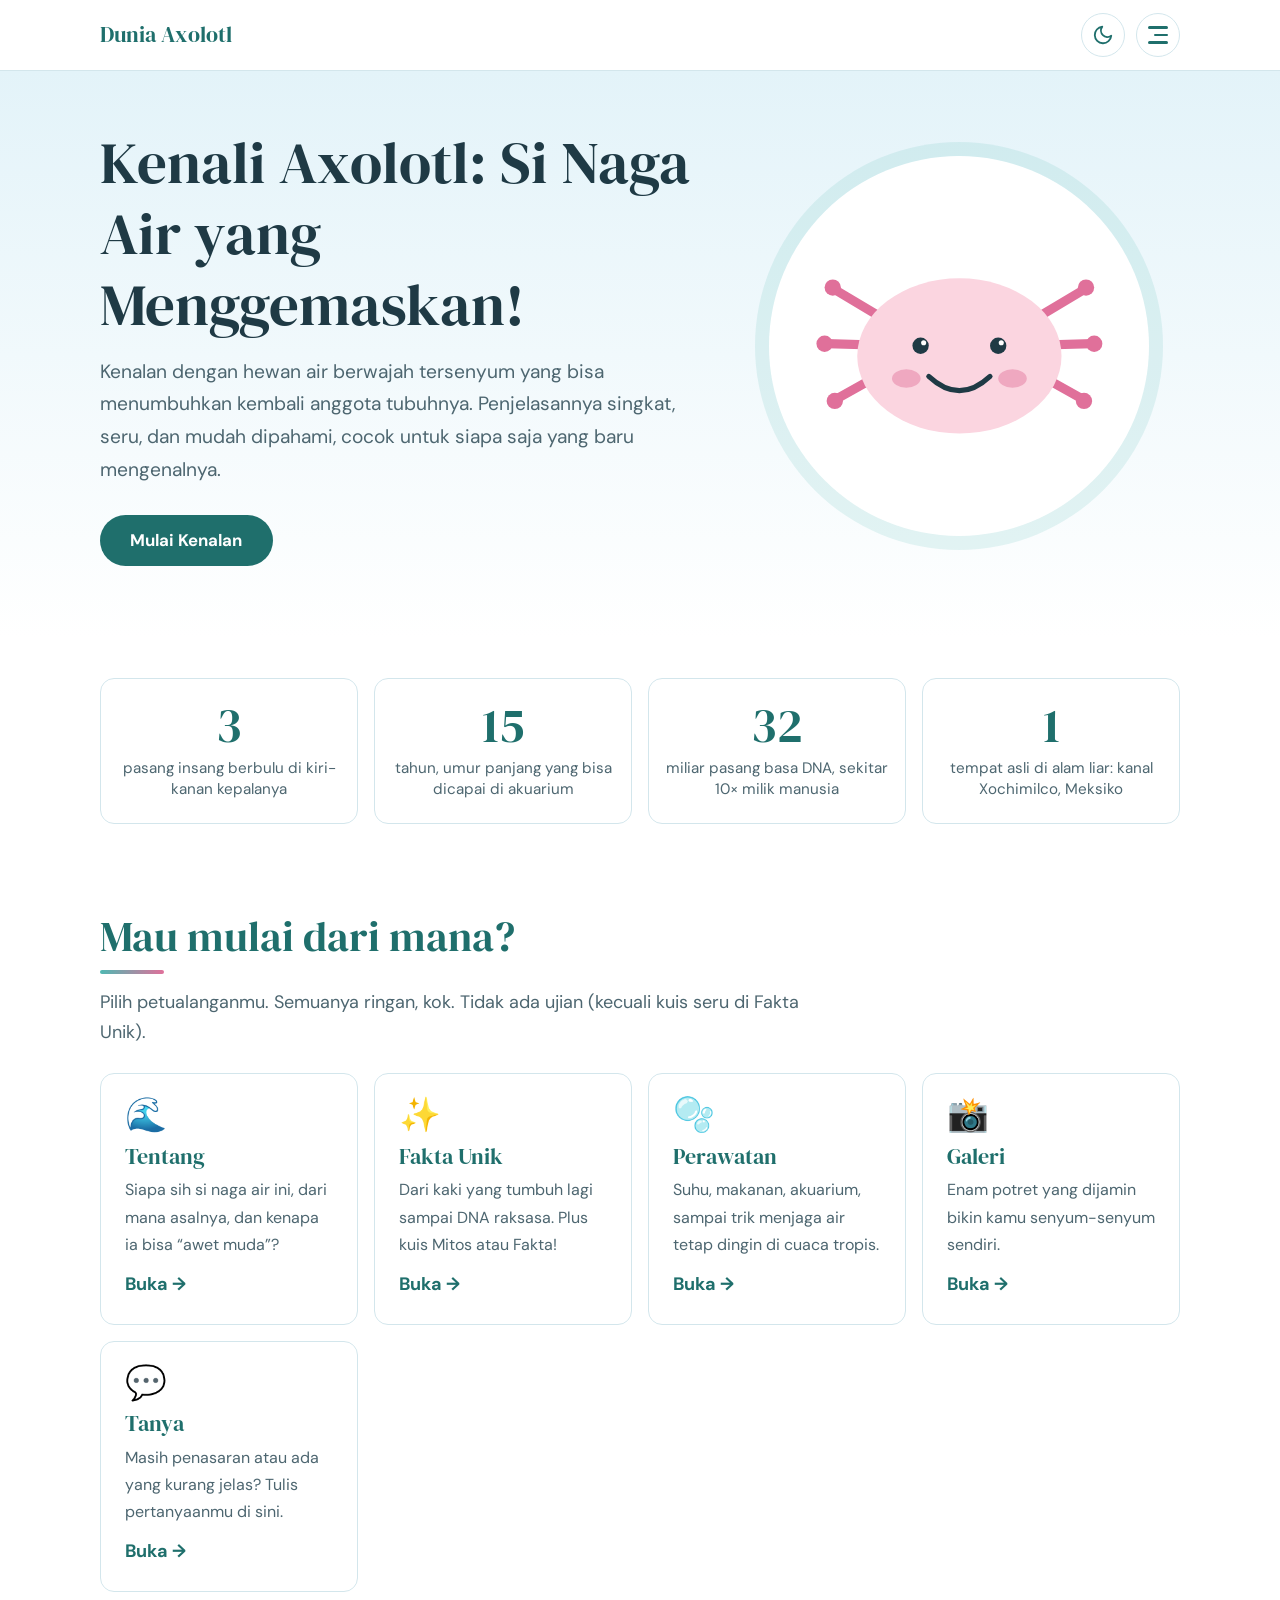
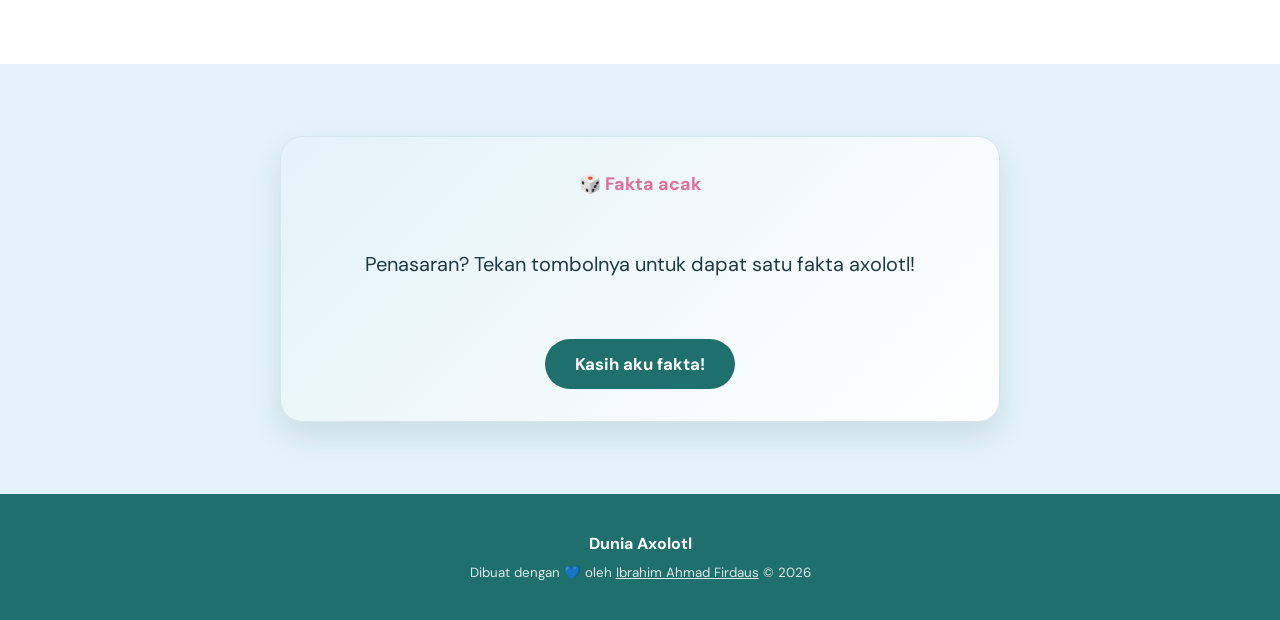
==== commit 5958acdc: "index.html" ====
--- a/index.html
+++ b/index.html
@@ -143,7 +143,7 @@
   <!-- ===== FOOTER ===== -->
   <footer>
     <strong>Dunia Axolotl</strong>
-    <small>Dibuat dengan 💙 untuk para pencinta axolotl &copy; <span id="tahun"></span></small>
+    <small>Dibuat dengan 💙 oleh <a href="https://instagram.com/kizura1234" target="_blank" rel="noopener" style="color:inherit">Ibrahim Ahmad Firdaus</a> &copy; <span id="tahun"></span></small>
   </footer>
 
   <!-- Tombol kembali ke atas (muncul setelah halaman di-scroll) -->
--- a/style.css
+++ b/style.css
@@ -1,3 +1,4 @@
+/* VERSI 4: situs multi-halaman (jika baris ini tidak ada di style.css situsmu, berarti file lama yang tayang) */
 /* ===== 1. PALET WARNA (ubah di sini untuk mengganti tema) =====
    Mode terang adalah bawaan. Mode gelap ada di blok [data-theme="dark"]. */
 :root {
@@ -532,4 +533,162 @@
 /* Judul bagian pertanyaan & panel login tanpa garis hias */
 .contact .head h2::after { display: none; }
 .login-side h2::after { display: none; }
-   
+
+
+/* ==========================================================
+   SITUS MULTI-HALAMAN (tentang, fakta, perawatan, galeri, tanya)
+   ========================================================== */
+
+/* Perpindahan antar halaman: memudar halus (didukung browser modern) */
+@view-transition { navigation: auto; }
+main { animation: pageIn .6s cubic-bezier(.2,.8,.2,1) both; }
+@keyframes pageIn { from { opacity: 0; transform: translateY(14px); } to { opacity: 1; transform: none; } }
+html.kunci { overflow: hidden; }       /* dipakai lightbox galeri */
+
+/* ----- Judul halaman ----- */
+.page-hero { position: relative; overflow: hidden; background: linear-gradient(180deg, var(--blue), var(--bg)); padding: 2.8rem 0 2.6rem; }
+.page-hero .wrap { position: relative; z-index: 1; }
+.crumb { font-size: .95rem; color: var(--muted); margin-bottom: .8rem; max-width: none; animation: fadeIn .6s both; }
+.crumb a { color: var(--heading); text-underline-offset: 3px; }
+.page-hero h1 { font-size: clamp(2.1rem, 6vw, 3.4rem); color: var(--ink); margin-bottom: .8rem; animation: rise .8s .1s cubic-bezier(.2,.8,.2,1) both; }
+.page-hero .lead { font-size: 1.2rem; margin-bottom: 0; animation: rise .8s .25s cubic-bezier(.2,.8,.2,1) both; }
+.page-hero h1 .emoji { animation: wiggle 2.8s ease-in-out infinite; transform-origin: 70% 80%; }
+.sec-head { margin-bottom: 1.6rem; }
+.sec-head .lead { margin-bottom: 0; }
+.alt { background: var(--blue); }
+.stack { display: grid; gap: 1.2rem; }
+.two { display: grid; gap: 1.2rem; }
+@media (min-width: 800px) { .two { grid-template-columns: 1fr 1fr; } }
+.card-emoji, .ec-emoji { display: inline-block; font-size: 2.1rem; line-height: 1; transition: transform .3s; }
+.card:hover .card-emoji { transform: scale(1.25) rotate(-8deg); }
+.about p + p { margin-top: .9rem; }
+.callout { background: var(--note-bg); color: var(--ink); border-left: 6px solid var(--pink-deep); border-radius: var(--radius); padding: 1.1rem 1.4rem; font-size: 1rem; max-width: none; }
+
+/* ----- Beranda ----- */
+.stats { padding: 2.5rem 0 1rem; }
+.stats .wrap { display: grid; gap: 1rem; grid-template-columns: repeat(2, 1fr); }
+@media (min-width: 800px) { .stats .wrap { grid-template-columns: repeat(4, 1fr); } }
+.stat { text-align: center; background: var(--surface); border: 1px solid var(--line); border-radius: var(--radius); padding: 1.4rem .8rem; }
+.stat b { display: block; font-family: "DM Serif Display", Georgia, serif; font-weight: 400; font-size: 3rem; color: var(--heading); line-height: 1; }
+.stat span { display: block; margin-top: .55rem; font-size: .95rem; color: var(--muted); line-height: 1.4; }
+.explore-grid { display: grid; gap: 1rem; grid-template-columns: repeat(auto-fit, minmax(250px, 1fr)); }
+.explore-card { display: block; text-decoration: none; color: var(--ink); background: var(--surface); border: 1px solid var(--line); border-radius: var(--radius); padding: 1.5rem; transition: transform .25s, box-shadow .25s, border-color .25s; }
+.explore-card:hover { transform: translateY(-6px); box-shadow: var(--shadow); border-color: var(--teal); }
+.explore-card:hover .ec-emoji { transform: scale(1.2) rotate(-8deg); }
+.explore-card h3 { margin-top: .5rem; color: var(--heading); }
+.explore-card p { color: var(--muted); font-size: 1rem; }
+.explore-card .go { display: inline-block; margin-top: .7rem; font-weight: 700; color: var(--heading); transition: transform .25s; }
+.explore-card:hover .go { transform: translateX(6px); }
+.rf-card { max-width: 720px; margin-inline: auto; text-align: center; background: linear-gradient(135deg, var(--blue), var(--surface)); border: 1px solid var(--line); border-radius: 22px; padding: 2rem 1.5rem; box-shadow: var(--shadow); }
+.rf-label { font-weight: 700; color: var(--pink-deep); margin: 0 auto; }
+.rf-text { font-size: 1.25rem; margin: .8rem auto 1.4rem; min-height: 5.2em; display: grid; place-items: center; }
+.rf-text.pop { animation: popIn .5s cubic-bezier(.34,1.56,.64,1); }
+button.btn { border: none; cursor: pointer; font-family: inherit; }
+
+/* ----- Tentang ----- */
+.profile { display: grid; gap: .8rem; grid-template-columns: repeat(auto-fit, minmax(230px, 1fr)); }
+.profile > div { background: var(--surface); border: 1px solid var(--line); border-top: 5px solid var(--teal); border-radius: var(--radius); padding: 1rem 1.2rem; }
+.profile > div:nth-child(even) { border-top-color: var(--pink-deep); }
+.profile dt { font-size: .9rem; color: var(--muted); font-weight: 500; }
+.profile dd { font-weight: 700; font-size: 1.1rem; margin: 0; }
+.reasons { list-style: none; display: grid; gap: .6rem; margin: 1rem 0 1.4rem; padding: 0; }
+.reasons li { background: var(--surface); border: 1px solid var(--line); border-radius: var(--radius); padding: .8rem 1.1rem; font-size: 1rem; }
+.flow { display: grid; gap: .8rem; margin: 1.3rem 0; }
+.flow-row { display: flex; flex-wrap: wrap; align-items: center; gap: .5rem; background: var(--surface); border: 1px solid var(--line); border-radius: var(--radius); padding: 1rem 1.2rem; }
+.flow-row b { width: 100%; font-size: 1rem; color: var(--heading); }
+.chip { display: inline-block; padding: .35rem .95rem; border-radius: 999px; background: var(--ring); border: 1px solid var(--line); font-size: 1rem; }
+.chip.pink { background: var(--note-bg); border-color: var(--pink-deep); }
+.arrow { color: var(--heading); font-weight: 700; }
+.morphs { display: grid; gap: 1rem; grid-template-columns: repeat(auto-fit, minmax(250px, 1fr)); }
+.morph { display: flex; gap: 1rem; align-items: flex-start; background: var(--surface); border: 1px solid var(--line); border-radius: var(--radius); padding: 1.3rem; transition: transform .25s, box-shadow .25s; }
+.morph:hover { transform: translateY(-5px); box-shadow: var(--shadow); }
+.morph h3 { font-size: 1.2rem; margin-bottom: .2rem; }
+.morph p { color: var(--muted); font-size: 1rem; }
+.swatch { flex: 0 0 46px; width: 46px; height: 46px; border-radius: 50%; background: var(--c); box-shadow: 0 0 0 2px var(--line), inset 0 -6px 10px rgba(0,0,0,.12); }
+.swatch.glow { animation: glowPulse 2.2s ease-in-out infinite; }
+@keyframes glowPulse { 0%, 100% { box-shadow: 0 0 6px var(--c), 0 0 0 2px var(--line); } 50% { box-shadow: 0 0 20px var(--c), 0 0 0 2px var(--line); } }
+.timeline { list-style: none; display: grid; gap: 1rem; padding: 0; }
+.step { display: flex; gap: 1rem; align-items: flex-start; background: var(--surface); border: 1px solid var(--line); border-radius: var(--radius); padding: 1.1rem 1.3rem; }
+.step .no { flex: 0 0 42px; height: 42px; border-radius: 50%; background: var(--btn-bg); color: var(--btn-text); display: grid; place-items: center; font-weight: 700; }
+.step h3 { font-size: 1.2rem; margin-bottom: .15rem; }
+.step p { color: var(--muted); font-size: 1rem; }
+
+/* ----- Fakta unik: kuis ----- */
+.quiz { display: grid; gap: 1rem; max-width: 760px; margin-inline: auto; }
+.q { background: var(--surface); border: 1px solid var(--line); border-radius: var(--radius); padding: 1.3rem; }
+.q .stmt { font-weight: 700; font-size: 1.1rem; margin-bottom: .9rem; max-width: none; }
+.opts { display: flex; gap: .6rem; flex-wrap: wrap; }
+.opt { font: inherit; font-weight: 700; color: var(--ink); background: var(--bg); border: 1.5px solid var(--line); border-radius: 999px; padding: .55rem 1.4rem; cursor: pointer; transition: border-color .2s, transform .2s, background .2s, color .2s; }
+.opt:hover { border-color: var(--teal); transform: translateY(-2px); }
+.q.done .opt { pointer-events: none; opacity: .55; }
+.q.done .opt.benar { opacity: 1; border-color: var(--success); color: var(--success); background: color-mix(in srgb, var(--success) 14%, transparent); animation: pillPop .45s cubic-bezier(.34,1.56,.64,1); }
+.q.done .opt.salah { opacity: 1; border-color: var(--danger); color: var(--danger); background: color-mix(in srgb, var(--danger) 12%, transparent); animation: shakeX .4s ease; }
+.expl { margin-top: .9rem; padding: .9rem 1rem; border-radius: 12px; background: var(--ring); font-size: 1rem; max-width: none; animation: rise .4s ease both; }
+.quiz-end { text-align: center; margin-top: .5rem; }
+.quiz-end p { font-weight: 700; font-size: 1.2rem; margin: 0 auto 1rem; }
+@keyframes pillPop { 0% { transform: scale(.88); } 100% { transform: none; } }
+
+/* ----- Perawatan ----- */
+.thermo { max-width: 720px; margin-inline: auto; text-align: center; background: var(--surface); border: 1px solid var(--line); border-radius: 22px; padding: 1.8rem 1.4rem; box-shadow: var(--shadow); }
+.thermo-read { font-family: "DM Serif Display", Georgia, serif; font-size: 3.4rem; color: var(--heading); line-height: 1; margin: 0 auto; }
+.thermo-emoji { display: block; font-size: 3.2rem; margin: .4rem 0 .2rem; }
+.thermo-emoji.bump { animation: popIn .45s cubic-bezier(.34,1.56,.64,1); }
+.thermo-msg { font-weight: 700; font-size: 1.25rem; margin: 0 auto; }
+.thermo-sub { color: var(--muted); font-size: 1rem; margin: .3rem auto 1.2rem; min-height: 3.2em; }
+.thermo label { display: block; font-weight: 700; margin-bottom: .5rem; }
+.thermo input[type="range"] { width: 100%; accent-color: var(--btn-bg); height: 28px; cursor: pointer; }
+.thermo-scale { position: relative; height: 12px; border-radius: 999px; margin: .6rem 0 .3rem; background: linear-gradient(90deg, #5ab0ff 0%, #4fd1c5 28%, #34c759 40%, #f5c542 58%, #ff8a3d 75%, #e5484d 100%); }
+.thermo-ideal { position: absolute; left: 30%; width: 10%; top: -4px; bottom: -4px; border: 2.5px solid var(--ink); border-radius: 999px; }
+.thermo-pin { position: absolute; top: -8px; left: var(--p, 50%); width: 5px; height: 28px; margin-left: -2px; background: var(--ink); border-radius: 3px; transition: left .12s; }
+.thermo-marks { display: flex; justify-content: space-between; font-size: .9rem; color: var(--muted); }
+.params { display: grid; gap: .8rem; grid-template-columns: repeat(auto-fit, minmax(150px, 1fr)); margin-bottom: 1.2rem; }
+.param { background: var(--surface); border: 1px solid var(--line); border-radius: var(--radius); padding: 1rem; text-align: center; }
+.param small { display: block; color: var(--muted); font-size: .95rem; }
+.param b { display: block; font-size: 1.35rem; color: var(--heading); }
+.care-box h3 { font-size: 1.25rem; }
+.care-box p { color: var(--muted); font-size: 1rem; max-width: none; }
+.care-box.good { border-top: 5px solid var(--success); }
+.care-box.bad { border-top: 5px solid var(--danger); }
+.care-box ul.plain { list-style: none; padding-left: 0; }
+.checklist { list-style: none; display: grid; gap: .6rem; max-width: 720px; margin: 0 auto; padding: 0; }
+.checklist label { display: flex; gap: .8rem; align-items: center; background: var(--surface); border: 1px solid var(--line); border-radius: var(--radius); padding: .9rem 1.1rem; cursor: pointer; font-size: 1.05rem; transition: border-color .2s, background .2s, transform .2s; }
+.checklist label:hover { transform: translateX(4px); border-color: var(--teal); }
+.checklist label:has(input:checked) { border-color: var(--teal); background: var(--ring); }
+.checklist input { flex: 0 0 22px; width: 22px; height: 22px; accent-color: var(--btn-bg); cursor: pointer; }
+.checklist input:checked + span { color: var(--muted); text-decoration: line-through; }
+.cl-progress { height: 12px; max-width: 720px; margin: 1.2rem auto 0; border-radius: 999px; background: var(--line); overflow: hidden; }
+.cl-bar { height: 100%; width: 0; background: linear-gradient(90deg, var(--teal), var(--pink-deep)); transition: width .5s cubic-bezier(.2,.8,.2,1); }
+.cl-text { text-align: center; font-weight: 700; margin: .7rem auto 0; }
+
+/* ----- Galeri ----- */
+.photo-grid { display: grid; gap: 1rem; grid-template-columns: repeat(auto-fit, minmax(260px, 1fr)); }
+.photo { margin: 0; background: var(--surface); border: 1px solid var(--line); border-radius: var(--radius); overflow: hidden; transition: transform .3s, box-shadow .3s; }
+.photo:hover { transform: translateY(-6px); box-shadow: var(--shadow); }
+.photo-open { display: block; overflow: hidden; cursor: zoom-in; }
+.photo img { display: block; width: 100%; aspect-ratio: 4 / 3; object-fit: cover; transition: transform .6s; }
+.photo:hover img { transform: scale(1.07); }
+.photo figcaption { padding: .9rem 1.1rem 1.1rem; font-size: 1rem; color: var(--muted); }
+.lightbox { position: fixed; inset: 0; z-index: 40; display: grid; place-items: center; padding: 1rem; background: rgba(5,15,20,.9); opacity: 0; visibility: hidden; transition: opacity .3s, visibility 0s .3s; }
+.lightbox.open { opacity: 1; visibility: visible; transition: opacity .3s; }
+.lightbox figure { margin: 0; max-width: min(900px, 100%); text-align: center; color: #fff; transform: scale(.92); transition: transform .35s cubic-bezier(.34,1.56,.64,1); }
+.lightbox.open figure { transform: none; }
+.lightbox img { display: block; max-width: 100%; max-height: 72vh; margin: 0 auto; border-radius: 14px; }
+.lightbox figcaption { margin-top: .9rem; font-size: 1.05rem; }
+.lb-btn { position: absolute; width: 48px; height: 48px; border-radius: 50%; border: none; cursor: pointer; background: rgba(255,255,255,.16); color: #fff; font-size: 1.8rem; line-height: 1; display: grid; place-items: center; transition: background .2s, transform .2s; }
+.lb-btn:hover { background: rgba(255,255,255,.3); transform: scale(1.08); }
+.lb-close { top: 1rem; right: 1rem; }
+.lb-prev { left: .8rem; top: 50%; margin-top: -24px; }
+.lb-next { right: .8rem; top: 50%; margin-top: -24px; }
+
+/* ----- Navigasi antar halaman (sebelumnya / berikutnya) ----- */
+.pager { display: flex; justify-content: space-between; gap: 1rem; flex-wrap: wrap; padding: 2.5rem 0 3.5rem; }
+.pager a { display: inline-flex; align-items: center; gap: .5rem; text-decoration: none; font-weight: 700; color: var(--heading); background: var(--surface); border: 1.5px solid var(--line); border-radius: 999px; padding: .8rem 1.4rem; transition: border-color .2s, transform .2s, box-shadow .2s; }
+.pager a:hover { border-color: var(--teal); transform: translateY(-3px); box-shadow: var(--shadow); }
+.pager a.next { margin-left: auto; }
+.pager .arr { transition: transform .25s; }
+.pager a.next:hover .arr { transform: translateX(5px); }
+.pager a.prev:hover .arr { transform: translateX(-5px); }
+
+/* Rapikan jarak dan garis judul */
+.page-hero + section { padding-top: 2.6rem; }
+[style*="text-align:center"] h2::after { margin-inline: auto; }
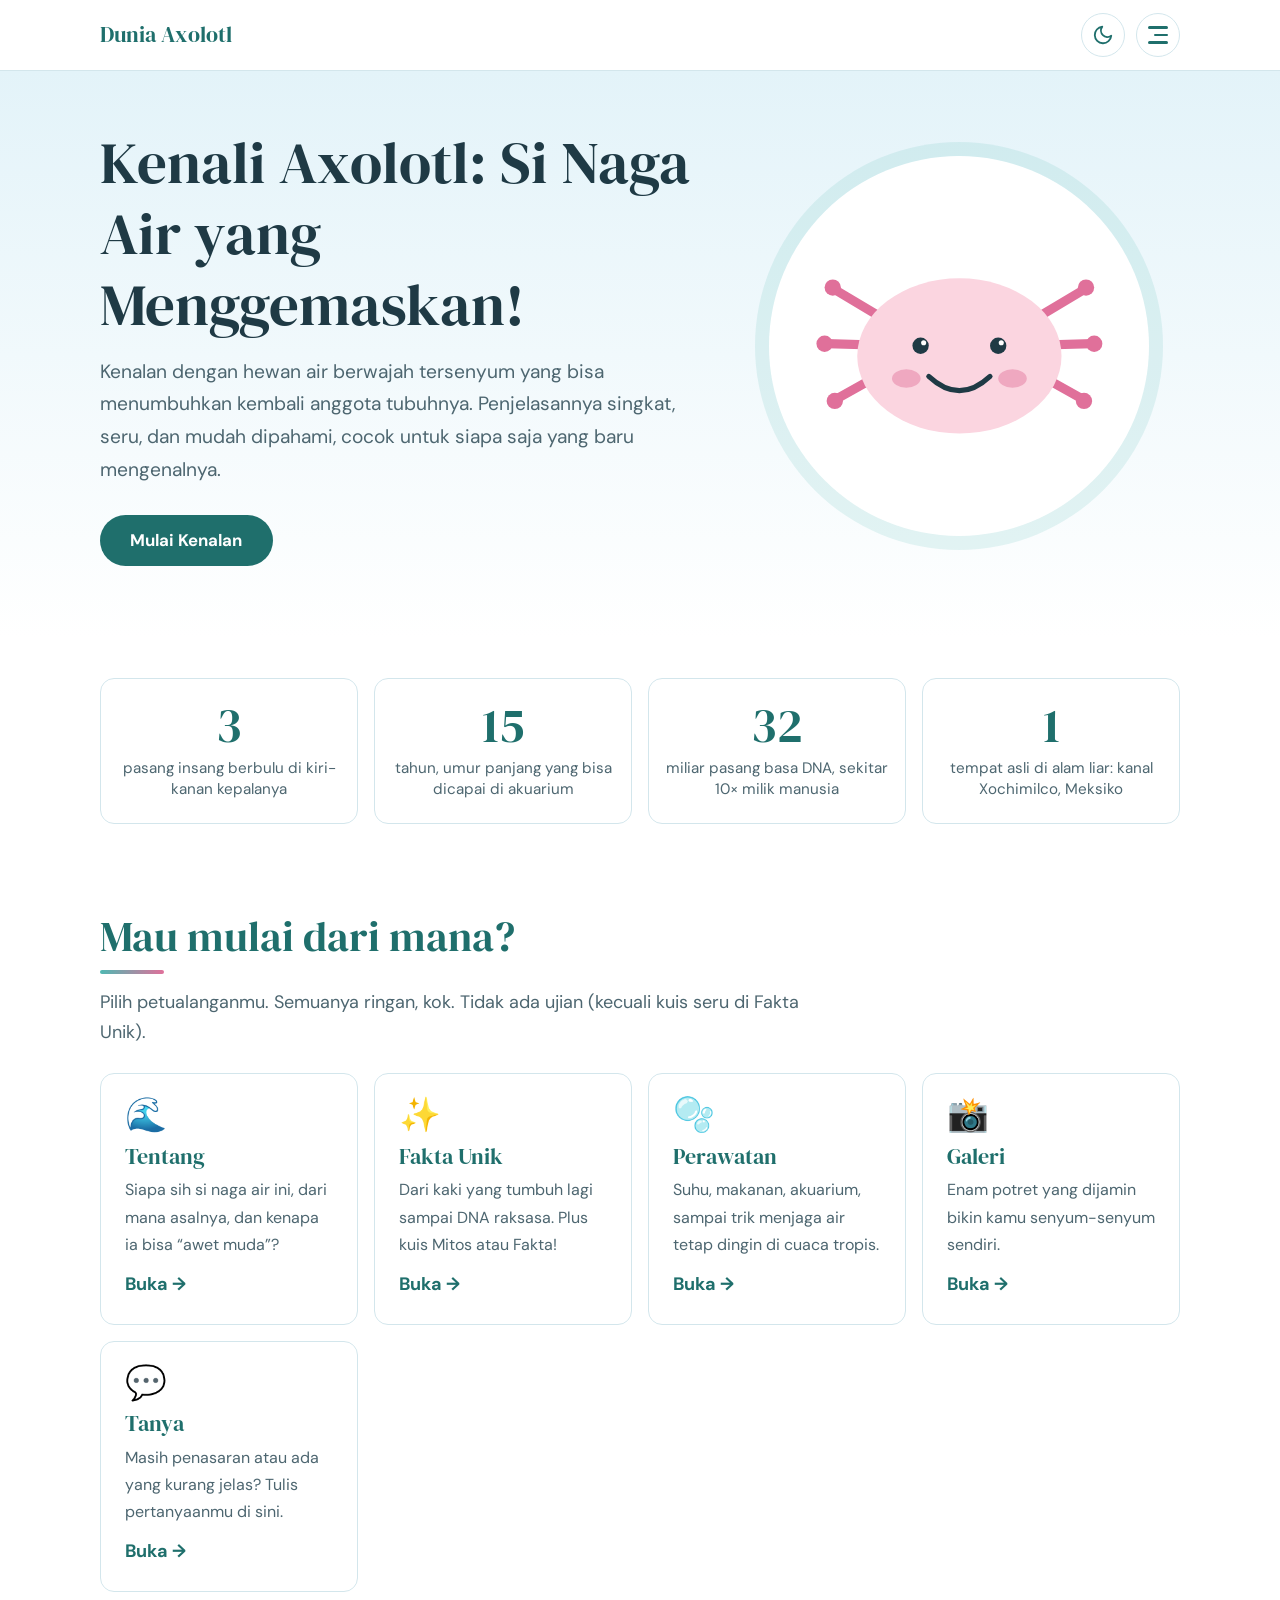
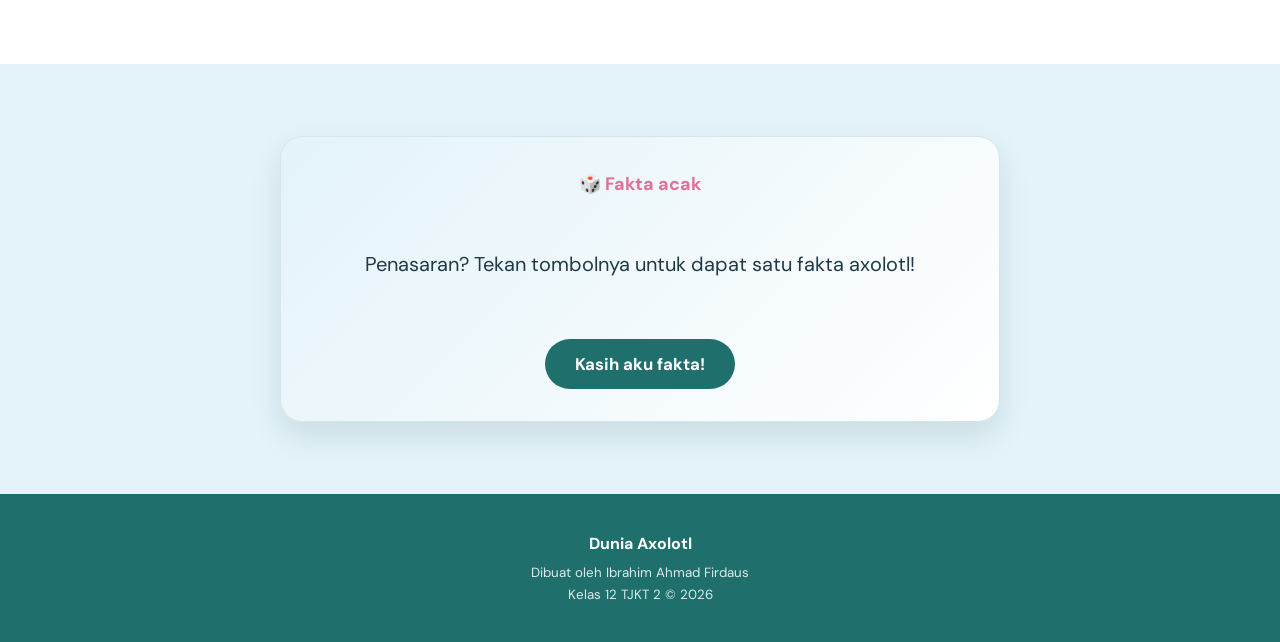
==== commit f4e8b3c8: "index.html" ====
--- a/index.html
+++ b/index.html
@@ -143,7 +143,7 @@
   <!-- ===== FOOTER ===== -->
   <footer>
     <strong>Dunia Axolotl</strong>
-    <small>Dibuat dengan 💙 oleh <a href="https://instagram.com/kizura1234" target="_blank" rel="noopener" style="color:inherit">Ibrahim Ahmad Firdaus</a> &copy; <span id="tahun"></span></small>
+    <small>Dibuat oleh Ibrahim Ahmad Firdaus<br>Kelas 12 TJKT 2 &copy; <span id="tahun"></span></small>
   </footer>
 
   <!-- Tombol kembali ke atas (muncul setelah halaman di-scroll) -->
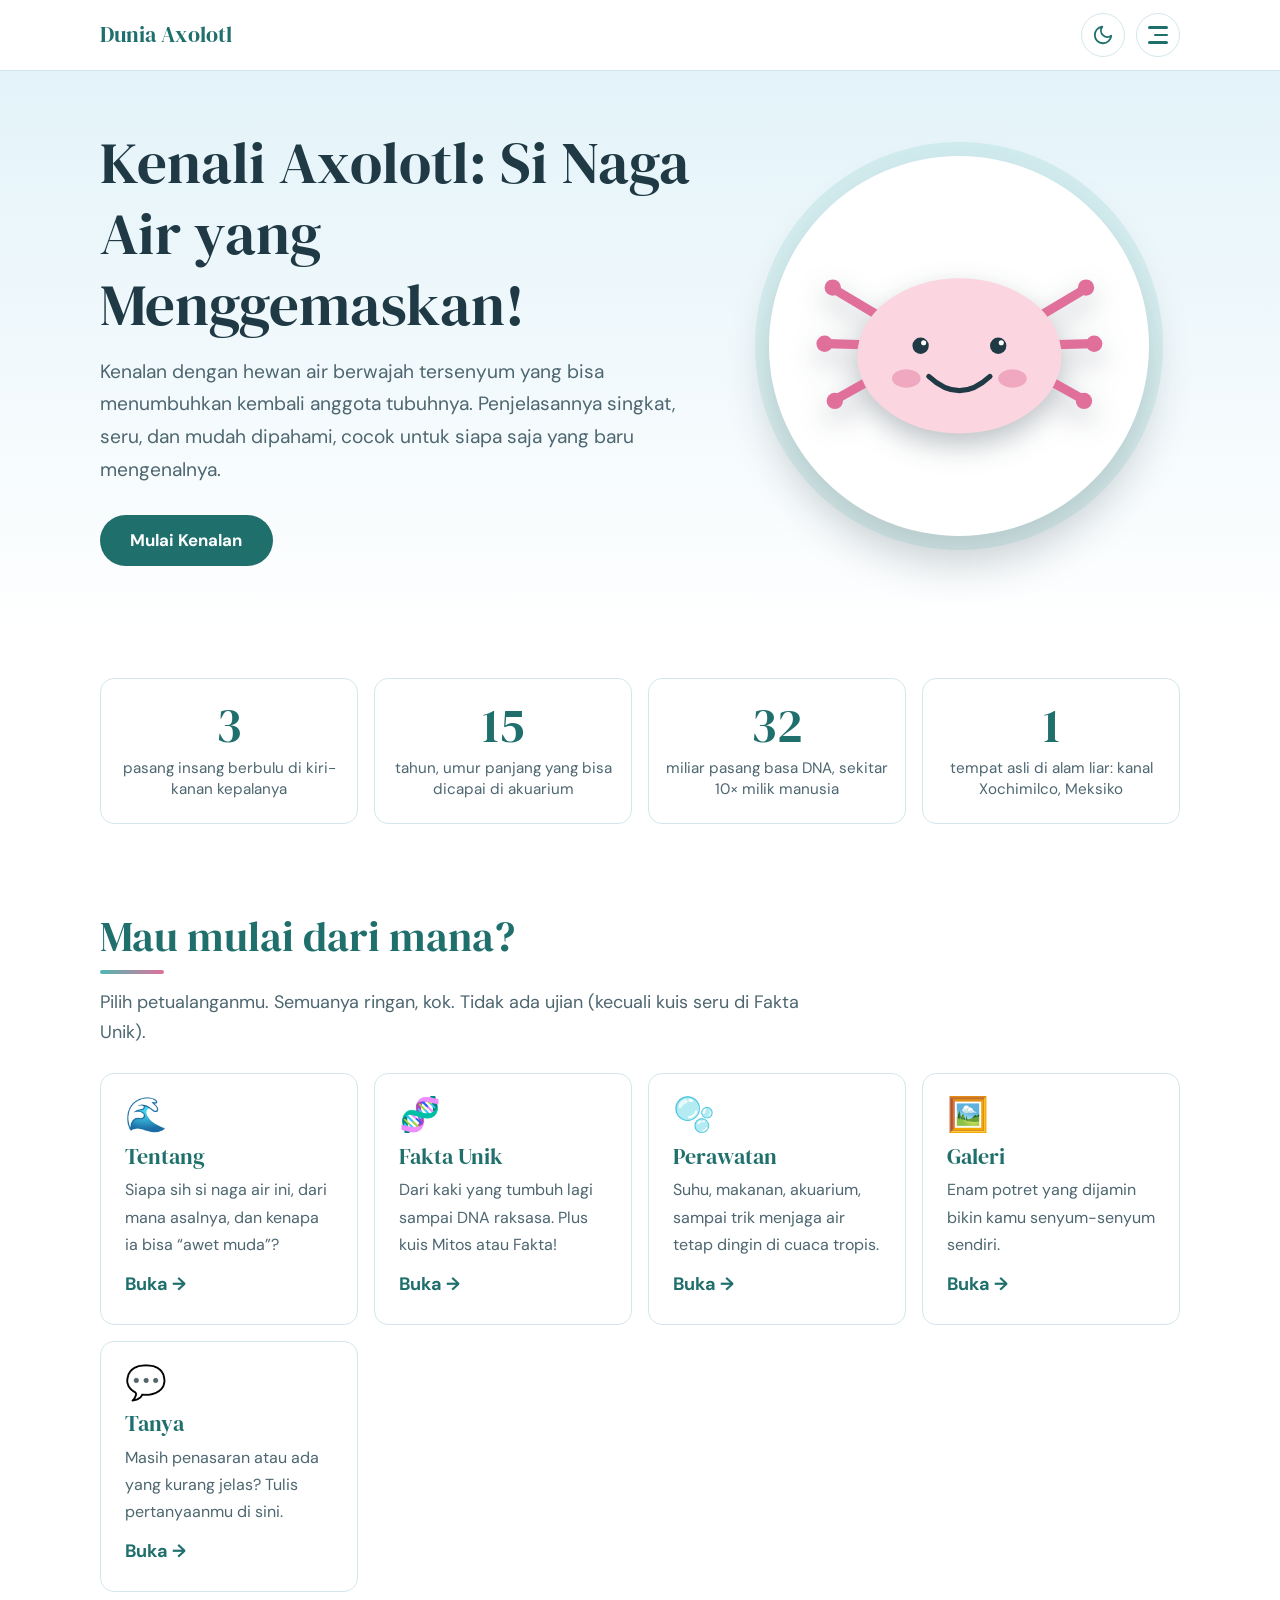
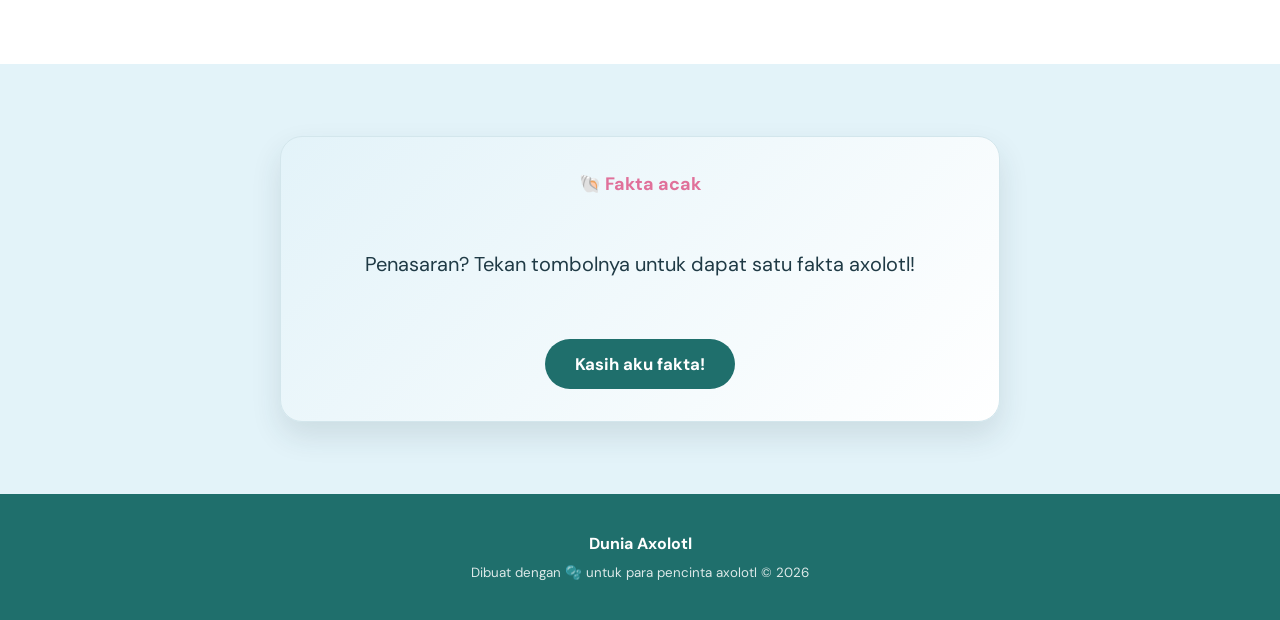
==== commit 1ae3b2f3: "Add files via upload" ====
--- a/index.html
+++ b/index.html
@@ -12,10 +12,10 @@
   <link href="https://fonts.googleapis.com/css2?family=DM+Sans:wght@400;500;700&family=DM+Serif+Display&display=swap" rel="stylesheet">
 
   <!-- CSS eksternal (satu file untuk semua halaman) -->
-  <link rel="stylesheet" href="style.css?v=4">
+  <link rel="stylesheet" href="style.css?v=6">
 
   <!-- JavaScript eksternal: dimuat di head agar tema terpasang lebih dulu (anti-kedip) -->
-  <script src="script.js?v=4"></script>
+  <script src="script.js?v=6"></script>
 </head>
 
 <body>
@@ -119,9 +119,9 @@
         </div>
         <div class="explore-grid">
           <a class="explore-card" href="tentang.html"><span class="ec-emoji" aria-hidden="true">🌊</span><h3>Tentang</h3><p>Siapa sih si naga air ini, dari mana asalnya, dan kenapa ia bisa “awet muda”?</p><span class="go">Buka →</span></a>
-          <a class="explore-card" href="fakta.html"><span class="ec-emoji" aria-hidden="true">✨</span><h3>Fakta Unik</h3><p>Dari kaki yang tumbuh lagi sampai DNA raksasa. Plus kuis Mitos atau Fakta!</p><span class="go">Buka →</span></a>
+          <a class="explore-card" href="fakta.html"><span class="ec-emoji" aria-hidden="true">🧬</span><h3>Fakta Unik</h3><p>Dari kaki yang tumbuh lagi sampai DNA raksasa. Plus kuis Mitos atau Fakta!</p><span class="go">Buka →</span></a>
           <a class="explore-card" href="perawatan.html"><span class="ec-emoji" aria-hidden="true">🫧</span><h3>Perawatan</h3><p>Suhu, makanan, akuarium, sampai trik menjaga air tetap dingin di cuaca tropis.</p><span class="go">Buka →</span></a>
-          <a class="explore-card" href="galeri.html"><span class="ec-emoji" aria-hidden="true">📸</span><h3>Galeri</h3><p>Enam potret yang dijamin bikin kamu senyum-senyum sendiri.</p><span class="go">Buka →</span></a>
+          <a class="explore-card" href="galeri.html"><span class="ec-emoji" aria-hidden="true">🖼️</span><h3>Galeri</h3><p>Enam potret yang dijamin bikin kamu senyum-senyum sendiri.</p><span class="go">Buka →</span></a>
           <a class="explore-card" href="tanya.html"><span class="ec-emoji" aria-hidden="true">💬</span><h3>Tanya</h3><p>Masih penasaran atau ada yang kurang jelas? Tulis pertanyaanmu di sini.</p><span class="go">Buka →</span></a>
         </div>
       </div>
@@ -131,7 +131,7 @@
     <section class="alt">
       <div class="wrap">
         <div class="rf-card">
-          <p class="rf-label">🎲 Fakta acak</p>
+          <p class="rf-label">🐚 Fakta acak</p>
           <p class="rf-text" id="rfText" aria-live="polite">Penasaran? Tekan tombolnya untuk dapat satu fakta axolotl!</p>
           <button class="btn" id="rfBtn" type="button">Kasih aku fakta!</button>
         </div>
@@ -143,7 +143,7 @@
   <!-- ===== FOOTER ===== -->
   <footer>
     <strong>Dunia Axolotl</strong>
-    <small>Dibuat oleh Ibrahim Ahmad Firdaus<br>Kelas 12 TJKT 2 &copy; <span id="tahun"></span></small>
+    <small>Dibuat dengan 🫧 untuk para pencinta axolotl &copy; <span id="tahun"></span></small>
   </footer>
 
   <!-- Tombol kembali ke atas (muncul setelah halaman di-scroll) -->
--- a/style.css
+++ b/style.css
@@ -29,25 +29,25 @@
 
 /* Mode gelap: teks terang, latar biru-toska sangat gelap */
 [data-theme="dark"] {
-  --pink-deep:  #ee86ac;
-  --blue:       #11262e;
-  --teal:       #4fb8b2;
-  --ink:        #e6f2f5;
-  --muted:      #a9c0c8;
-  --line:       #28444f;
-
-  --bg:         #0b1a20;
-  --surface:    #142a33;
-  --heading:    #6fd6cf;
-  --btn-bg:     #6fd6cf;
-  --btn-hover:  #93e3dd;
-  --btn-text:   #0b1a20;
-  --nav-bg:     rgba(11,26,32,.92);
-  --note-bg:    #3a2331;
-  --footer-bg:  #071216;
-  --footer-text:#e6f2f5;
-  --ring:       rgba(111,214,207,.16);
-  --shadow:     0 14px 30px rgba(0,0,0,.45);
+  --pink-deep:  #e8a0ba;
+  --blue:       #243a41;
+  --teal:       #6fb3ad;
+  --ink:        #eaf0f0;
+  --muted:      #b6c6c9;
+  --line:       #3e5660;
+
+  --bg:         #1d2c32;
+  --surface:    #28393f;
+  --heading:    #a9d6d1;
+  --btn-bg:     #8ec9c2;
+  --btn-hover:  #a8d8d2;
+  --btn-text:   #17272c;
+  --nav-bg:     rgba(29,44,50,.92);
+  --note-bg:    #46343e;
+  --footer-bg:  #16252a;
+  --footer-text:#eaf0f0;
+  --ring:       rgba(169,214,209,.14);
+  --shadow:     0 14px 30px rgba(0,0,0,.32);
   color-scheme: dark;
 }
 
@@ -670,9 +670,9 @@
 .photo figcaption { padding: .9rem 1.1rem 1.1rem; font-size: 1rem; color: var(--muted); }
 .lightbox { position: fixed; inset: 0; z-index: 40; display: grid; place-items: center; padding: 1rem; background: rgba(5,15,20,.9); opacity: 0; visibility: hidden; transition: opacity .3s, visibility 0s .3s; }
 .lightbox.open { opacity: 1; visibility: visible; transition: opacity .3s; }
-.lightbox figure { margin: 0; max-width: min(900px, 100%); text-align: center; color: #fff; transform: scale(.92); transition: transform .35s cubic-bezier(.34,1.56,.64,1); }
+.lightbox figure { margin: 0; width: min(900px, 100%); max-width: 100%; text-align: center; color: #fff; transform: scale(.92); transition: transform .35s cubic-bezier(.34,1.56,.64,1); }
 .lightbox.open figure { transform: none; }
-.lightbox img { display: block; max-width: 100%; max-height: 72vh; margin: 0 auto; border-radius: 14px; }
+.lightbox img { display: block; width: auto; height: auto; max-width: 100%; max-height: 72vh; object-fit: contain; margin: 0 auto; border-radius: 14px; }
 .lightbox figcaption { margin-top: .9rem; font-size: 1.05rem; }
 .lb-btn { position: absolute; width: 48px; height: 48px; border-radius: 50%; border: none; cursor: pointer; background: rgba(255,255,255,.16); color: #fff; font-size: 1.8rem; line-height: 1; display: grid; place-items: center; transition: background .2s, transform .2s; }
 .lb-btn:hover { background: rgba(255,255,255,.3); transform: scale(1.08); }
@@ -692,3 +692,55 @@
 /* Rapikan jarak dan garis judul */
 .page-hero + section { padding-top: 2.6rem; }
 [style*="text-align:center"] h2::after { margin-inline: auto; }
+
+
+/* ==========================================================
+   PEMBARUAN: kedalaman (bayangan gambar), animasi pop-up & navigasi, interaksi
+   ========================================================== */
+/* Transisi ganti tema memakai View Transitions (mulus, tanpa patah-patah) */
+::view-transition-old(root), ::view-transition-new(root) { animation-duration: .5s; }
+
+/* Kedalaman: bayangan berlapis pada gambar */
+.hero .art { box-shadow: 0 0 0 14px var(--ring), 0 26px 44px rgba(20,40,50,.22); }
+.art svg, .anat-art svg { filter: drop-shadow(0 12px 14px rgba(20,40,50,.28)); }
+.photo { box-shadow: 0 10px 24px rgba(20,40,50,.16), 0 2px 6px rgba(20,40,50,.12); }
+.photo img { box-shadow: 0 6px 14px rgba(20,40,50,.22); }
+.lightbox img { box-shadow: 0 24px 60px rgba(0,0,0,.55), 0 4px 14px rgba(0,0,0,.4); }
+.lightbox { backdrop-filter: blur(6px); }
+
+/* Navigasi: menu meluncur dengan efek pegas, tautan bergeser + bergaris */
+html.menu-open .drawer { transition: transform .55s cubic-bezier(.3,1.25,.5,1); }
+.menu-overlay { backdrop-filter: blur(4px); }
+.menu-btn:active .bars i { width: 100% !important; }
+.drawer li a { position: relative; transition: background .2s, transform .25s cubic-bezier(.34,1.56,.64,1), padding .2s; }
+.drawer li a:not(.menu-login):hover { padding-left: 1.25rem; transform: translateX(6px); }
+
+/* Pop-up: hasil kuis & skor muncul membal */
+.expl:not([hidden]) { animation: popIn .45s cubic-bezier(.34,1.56,.64,1) both; transform-origin: top left; }
+.quiz-end:not([hidden]) { animation: popIn .6s cubic-bezier(.34,1.56,.64,1) both; }
+.opt.benar { animation: popIn .4s cubic-bezier(.34,1.56,.64,1); }
+.opt.salah { animation: shakeX .4s ease; }
+
+/* Axolotl di beranda: bisa dicolek */
+.art[data-colek] { cursor: pointer; -webkit-tap-highlight-color: transparent; }
+.art.senang .gill { animation-duration: .45s; }
+.fx { position: absolute; pointer-events: none; z-index: 3; font-size: 1.5rem; line-height: 1; }
+
+/* Penjelajah anatomi (tentang) */
+.anat { display: grid; gap: 1.5rem; align-items: center; }
+@media (min-width: 760px) { .anat { grid-template-columns: 1fr 1fr; } }
+.anat-art { background: var(--surface); border: 1px solid var(--line); border-radius: 22px; padding: 1rem; box-shadow: var(--shadow); }
+.anat-art svg { display: block; width: 100%; height: auto; }
+.hs { cursor: pointer; outline: none; }
+.hs-dot { fill: var(--heading); stroke: #fff; stroke-width: 2.5; }
+.hs-ring { fill: none; stroke: var(--heading); stroke-width: 3; transform-box: fill-box; transform-origin: center; animation: hsPulse 1.8s ease-out infinite; }
+.hs:hover .hs-dot, .hs:focus-visible .hs-dot, .hs.on .hs-dot { fill: var(--pink-deep); }
+.hs.on .hs-ring { animation: none; opacity: .0; }
+@keyframes hsPulse { from { transform: scale(.5); opacity: .9; } to { transform: scale(1.5); opacity: 0; } }
+.anat-info { background: var(--surface); border: 1px solid var(--line); border-radius: 18px; padding: 1.4rem; box-shadow: var(--shadow); min-height: 190px; }
+.anat-info h3 { color: var(--heading); margin-bottom: .5rem; }
+.anat-info.pop > h3, .anat-info.pop > p { animation: popIn .4s cubic-bezier(.34,1.56,.64,1) both; }
+.anat-dots { display: flex; gap: .5rem; margin-top: 1rem; }
+.anat-dots i { width: 12px; height: 12px; border-radius: 50%; background: var(--line); transition: background .3s, transform .3s; }
+.anat-dots i.on { background: var(--pink-deep); transform: scale(1.25); }
+@media (prefers-reduced-motion: reduce) { .hs-ring { animation: none; } }
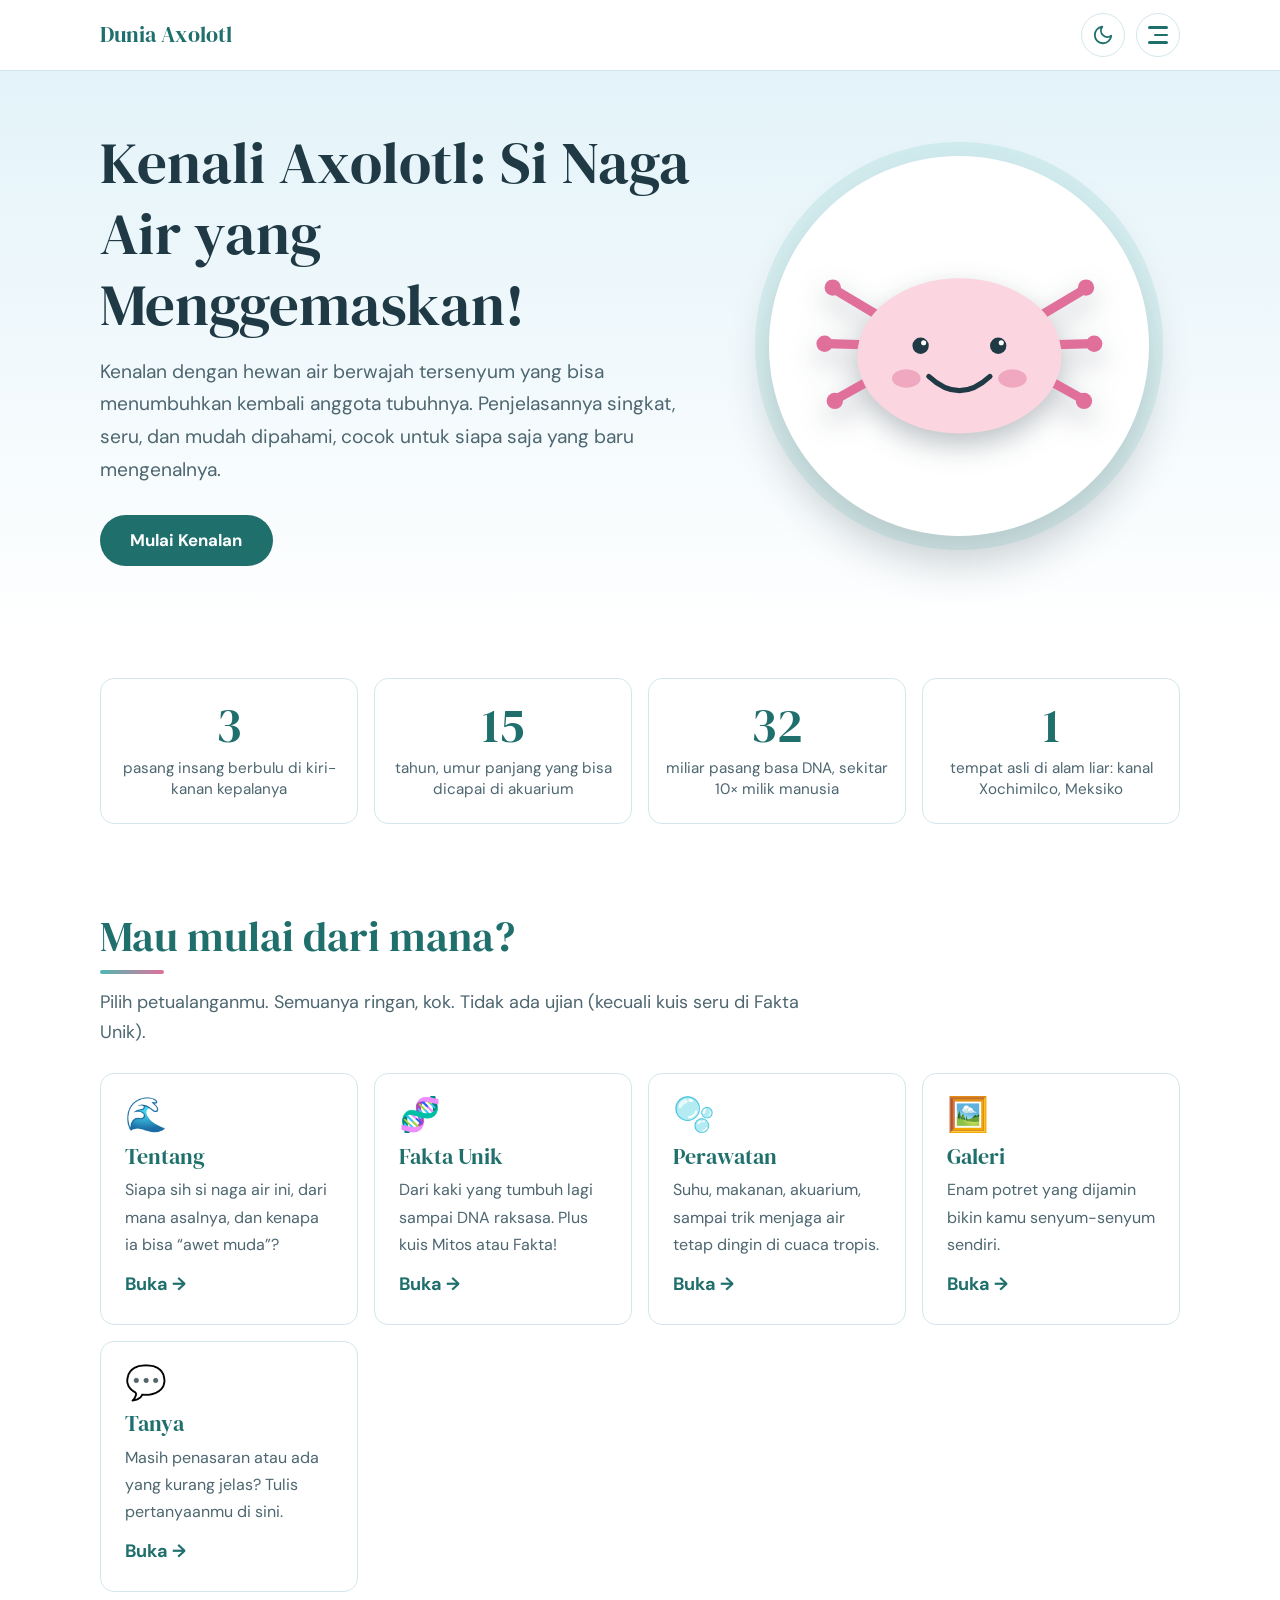
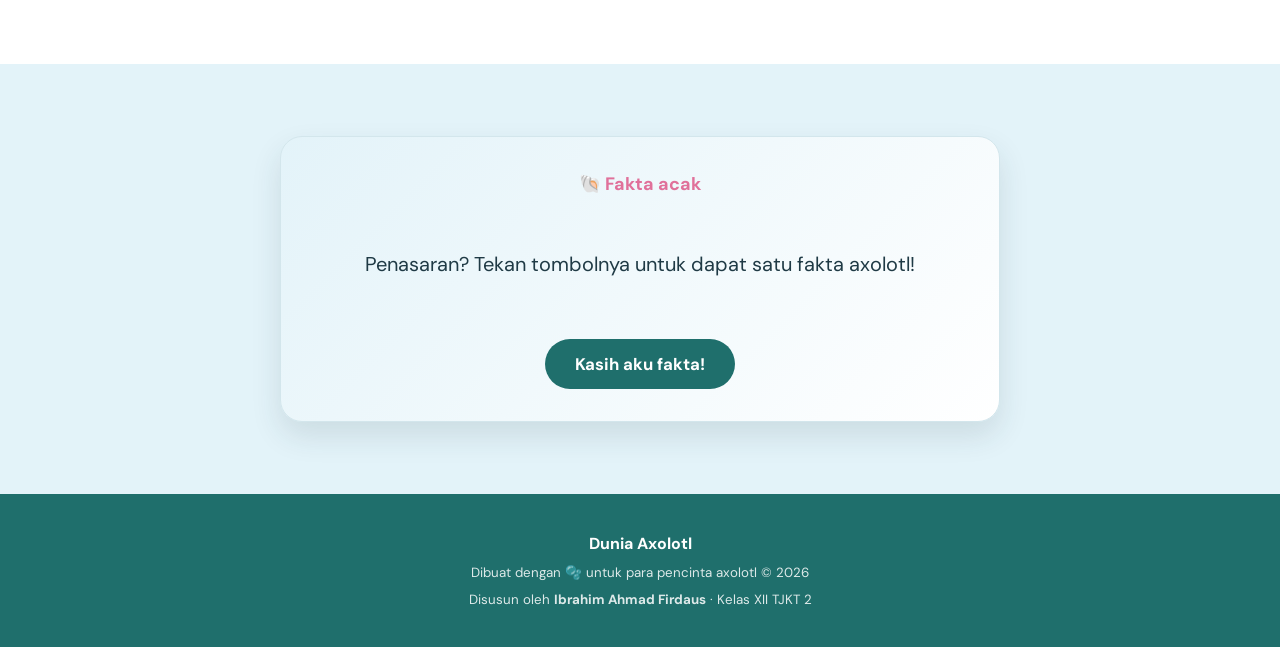
==== commit 2cbf1cea: "index.html" ====
--- a/index.html
+++ b/index.html
@@ -142,8 +142,9 @@
 
   <!-- ===== FOOTER ===== -->
   <footer>
-    <strong>Dunia Axolotl</strong>
-    <small>Dibuat dengan 🫧 untuk para pencinta axolotl &copy; <span id="tahun"></span></small>
+  <strong>Dunia Axolotl</strong>
+  <small>Dibuat dengan 🫧 untuk para pencinta axolotl &copy; <span id="tahun"></span></small>
+  <small class="pembuat">Disusun oleh <strong>Ibrahim Ahmad Firdaus</strong> · Kelas XII TJKT 2</small>
   </footer>
 
   <!-- Tombol kembali ke atas (muncul setelah halaman di-scroll) -->
